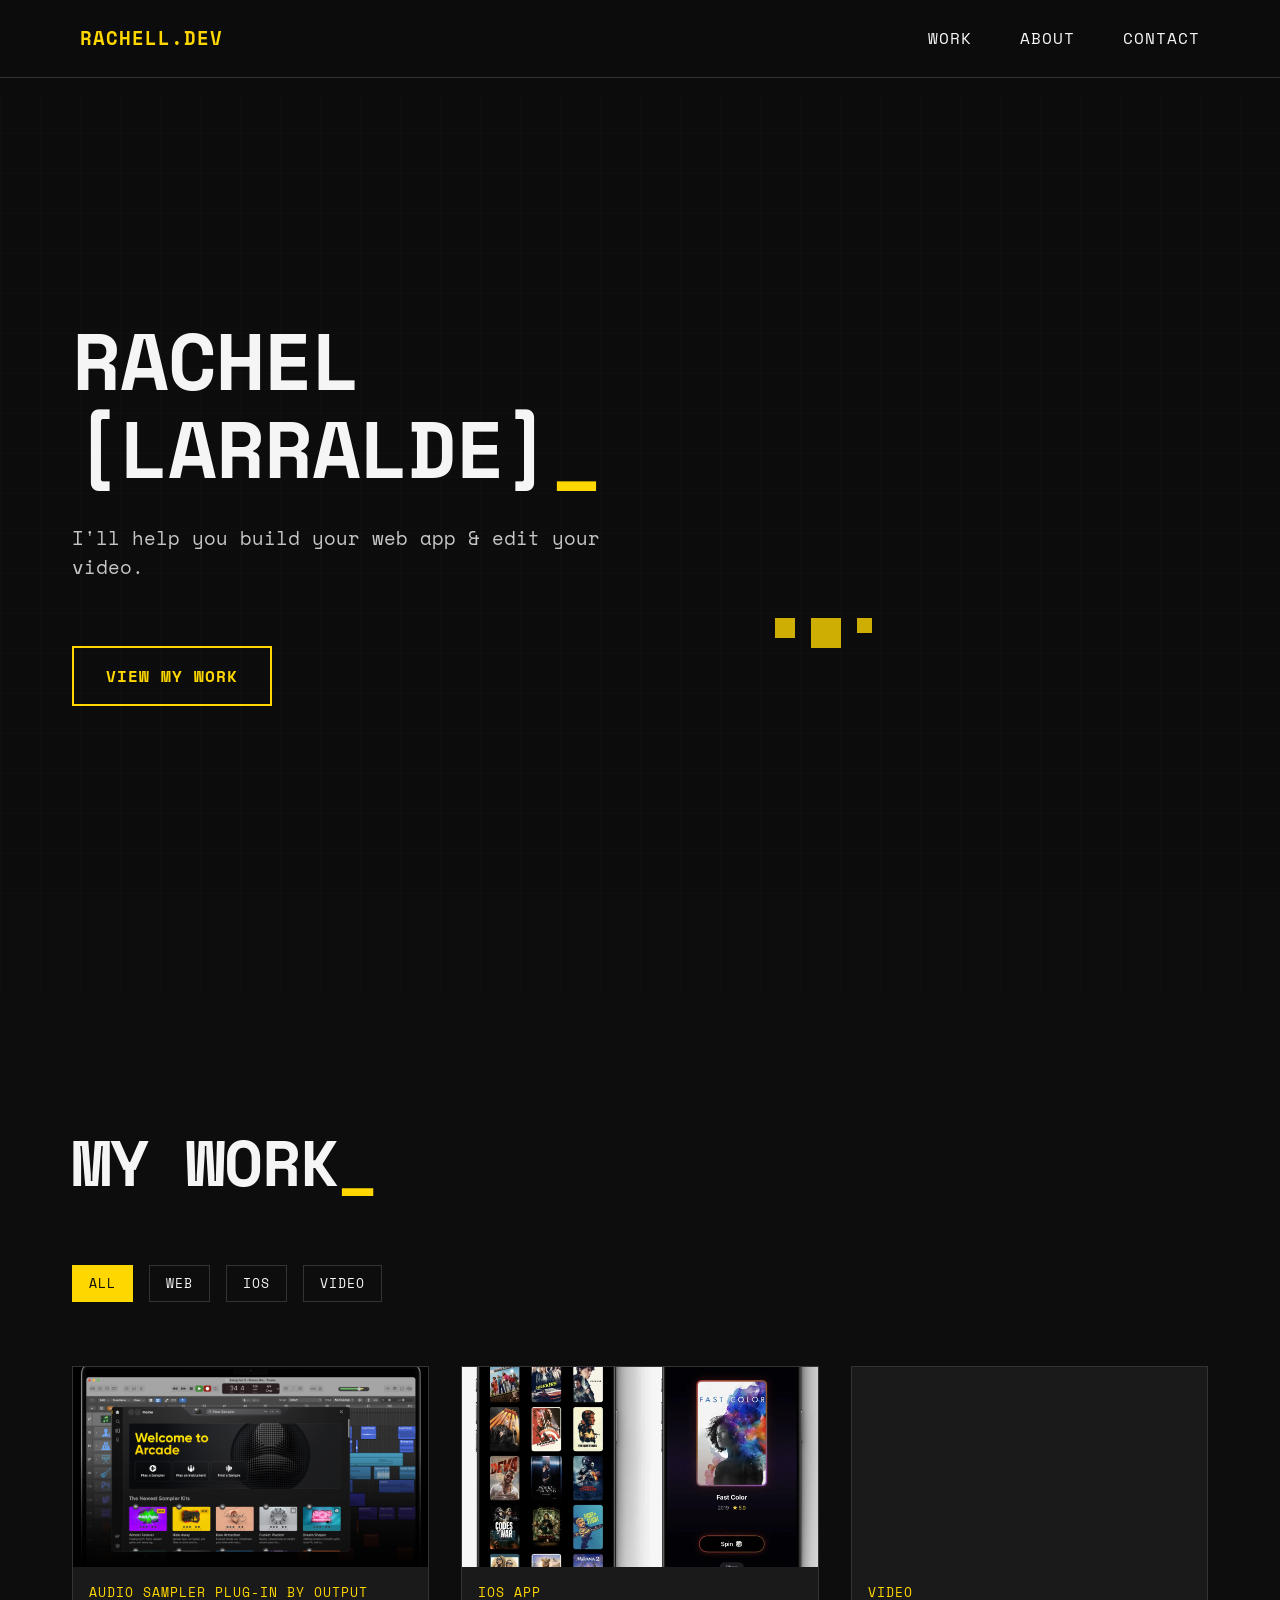
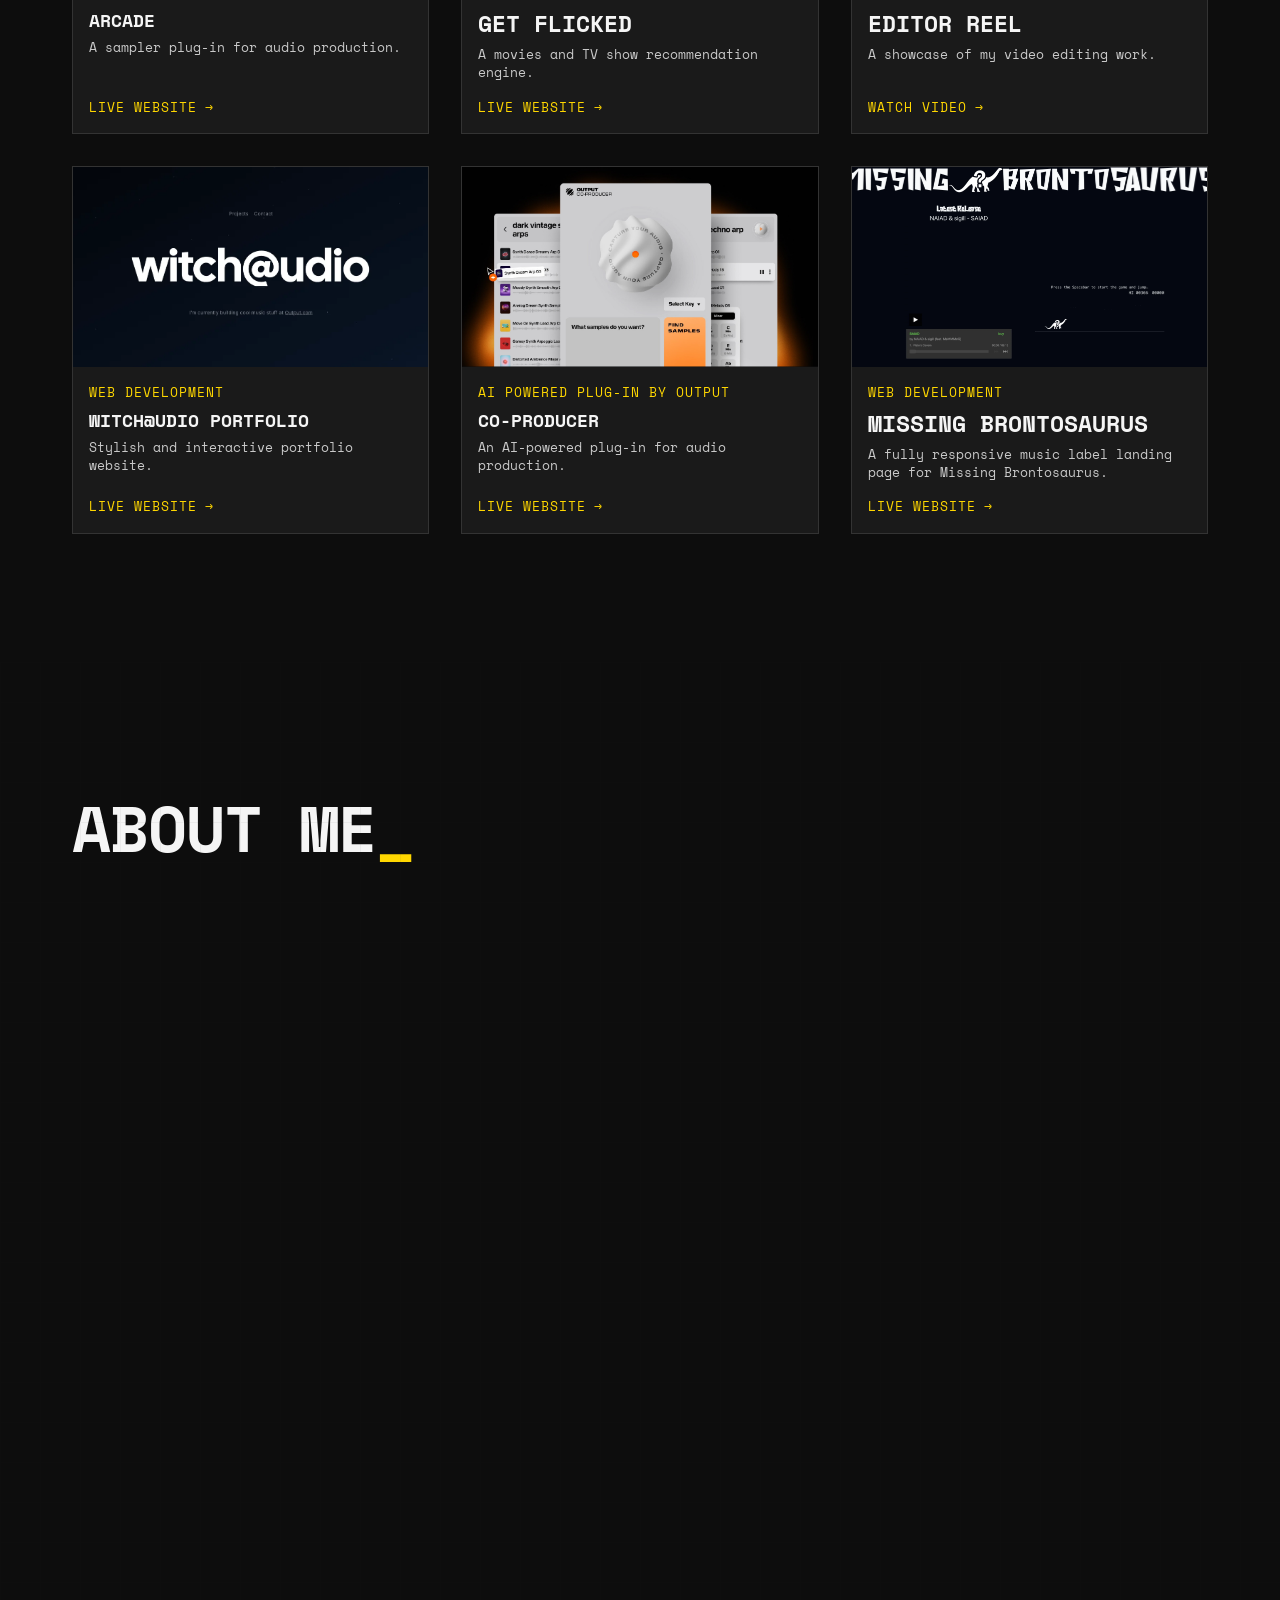
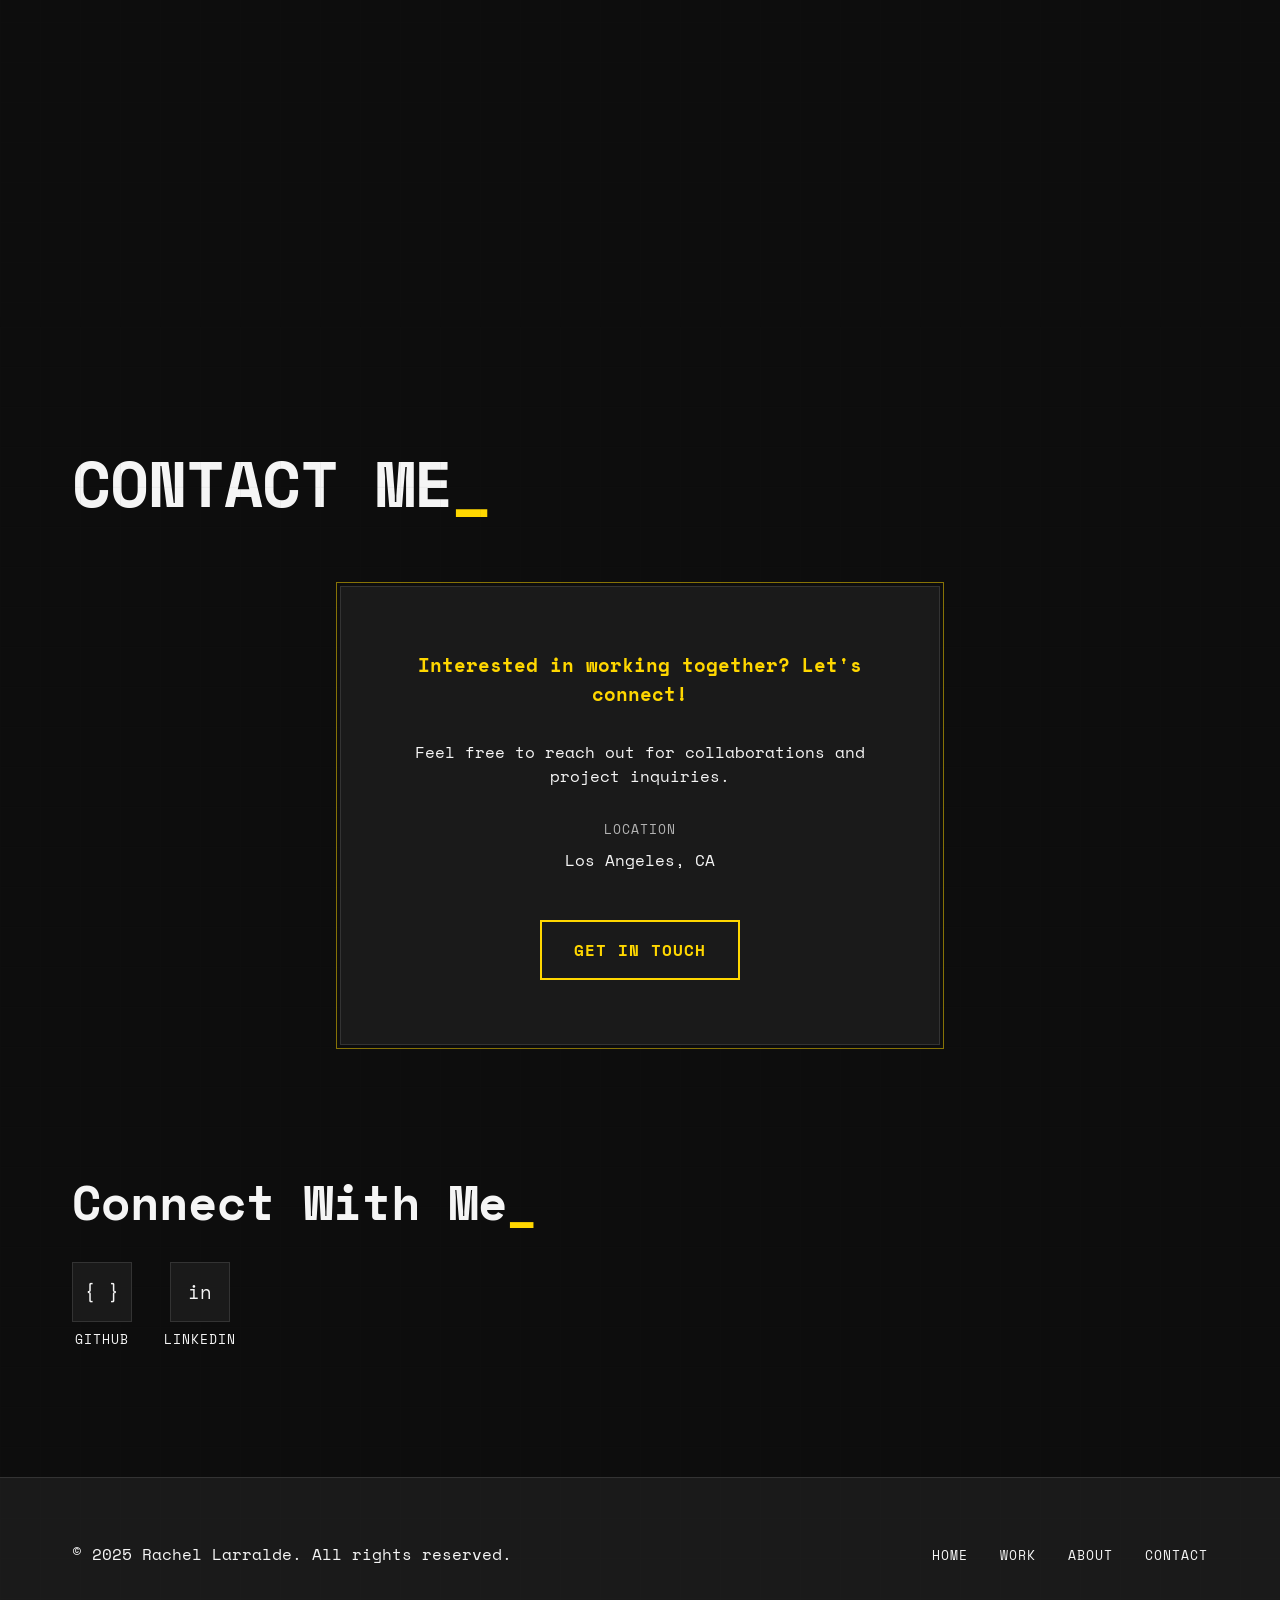
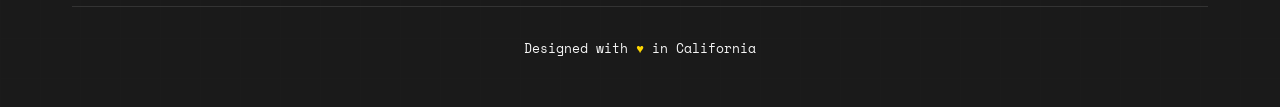
==== index.html @ ccc40b01 "update video info" ====
<!DOCTYPE html>
<html lang="en">
  <head>
    <meta charset="UTF-8" />
    <meta name="viewport" content="width=device-width, initial-scale=1.0" />
    <meta
      name="description"
      content="Rachel Larralde's portfolio website showcasing web development and iOS app development projects"
    />
    <meta name="author" content="Rachel Larralde" />
    <link
      rel="icon"
      href="data:image/svg+xml,<svg xmlns=%22http://www.w3.org/2000/svg%22 viewBox=%220 0 100 100%22><text y=%22.9em%22 font-size=%2290%22>💻</text></svg>"
    />
    <title>Rachel Larralde</title>
    <!-- Google Fonts - Space Mono (Regular 400 and Bold 700) -->
    <link rel="preconnect" href="https://fonts.googleapis.com" />
    <link rel="preconnect" href="https://fonts.gstatic.com" crossorigin />
    <link
      href="https://fonts.googleapis.com/css2?family=Space+Mono:wght@400;700&display=swap"
      rel="stylesheet"
    />
    <link rel="stylesheet" href="css/styles.css" />
    <link rel="stylesheet" href="css/animations-fix.css" />
    <link rel="stylesheet" href="css/browser-compatibility.css" />
    <!-- Favicon will be added later -->
  </head>
  <body>
    <header class="site-header">
      <div class="container">
        <div class="header-content">
          <div class="logo">
            <a href="#" class="logo-link">
              <span class="logo-text"
                >RachelL<span class="text-accent">.DEV</span></span
              >
            </a>
          </div>
          <nav class="main-nav">
            <ul class="nav-list">
              <li class="nav-item">
                <a href="#work" class="nav-link">Work</a>
              </li>
              <li class="nav-item">
                <a href="#about" class="nav-link">About</a>
              </li>
              <li class="nav-item">
                <a href="#contact" class="nav-link">Contact</a>
              </li>
            </ul>
            <button
              class="mobile-menu-toggle"
              aria-label="Toggle navigation menu"
            >
              <span class="hamburger-line"></span>
              <span class="hamburger-line"></span>
              <span class="hamburger-line"></span>
            </button>
          </nav>
        </div>
      </div>
    </header>

    <main>
      <section id="hero" class="hero-section">
        <div class="container">
          <div class="hero-content">
            <h1 class="hero-title">
              <span class="hero-title-line">Rachel</span>
              <span class="hero-title-line"
                >[Larralde]<span class="text-accent">_</span></span
              >
            </h1>
            <p class="hero-tagline">
              I'll help you build your web app & edit your video.
            </p>
            <div class="hero-cta">
              <a href="#work" class="btn btn-primary">View My Work</a>
            </div>
            <div class="hero-decoration">
              <div class="pixel-element"></div>
              <div class="pixel-element"></div>
              <div class="pixel-element"></div>
            </div>
          </div>
        </div>
      </section>

      <section id="work" class="work-section">
        <div class="container">
          <h2 class="section-title">
            My Work<span class="text-accent">_</span>
          </h2>
          <div class="work-filters">
            <button class="filter-btn active" data-filter="all">All</button>
            <button class="filter-btn" data-filter="Web Development">
              Web
            </button>
            <button class="filter-btn" data-filter="iOS App">iOS</button>
            <button class="filter-btn" data-filter="Video">Video</button>
          </div>
          <div id="projects-grid" class="projects-grid">
            <!-- Project cards will be dynamically inserted here -->
          </div>
        </div>
      </section>

      <section id="about" class="about-section">
        <div class="container">
          <h2 class="section-title">
            About Me<span class="text-accent">_</span>
          </h2>
          <div class="about-content">
            <div class="about-text">
              <p class="about-intro">
                I'm a developer & video editor specializing in creating web and
                iOS experiences.
              </p>
              <p>
                With over 7 years of experience in both web and mobile
                development, I focus on building clean, efficient applications.
              </p>
              <p>
                I have 10+ years of experience in video editing, working on
                projects in the journalism and film industry. When I'm not
                coding or editing, you can find me making music, reading, and
                spending time with my family.
              </p>
            </div>
            <div class="about-image">
              <div class="profile-image-container">
                <!-- Profile image -->

                <img
                  src="assets/headshot1.jpeg"
                  data-src="assets/headshot1.jpeg"
                  alt="Rachel Larralde"
                  width="300"
                  height="300"
                />
              </div>
            </div>
          </div>

          <div class="skills-section">
            <h3 class="skills-title">
              Skills & Technologies<span class="text-accent">_</span>
            </h3>
            <div class="skills-container">
              <div class="skill-category">
                <h4 class="skill-category-title">Frontend</h4>
                <ul class="skills-list">
                  <li class="skill-tag">HTML5</li>
                  <li class="skill-tag">CSS3</li>
                  <li class="skill-tag">JavaScript</li>
                  <li class="skill-tag">React</li>
                  <li class="skill-tag">Vue.js</li>
                  <li class="skill-tag">Responsive Design</li>
                  <li class="skill-tag">Next.JS</li>
                </ul>
              </div>

              <div class="skill-category">
                <h4 class="skill-category-title">Mobile</h4>
                <ul class="skills-list">
                  <li class="skill-tag">Swift</li>
                  <li class="skill-tag">SwiftUI</li>
                  <li class="skill-tag">UIKit</li>
                  <li class="skill-tag">React Native</li>
                </ul>
              </div>

              <div class="skill-category">
                <h4 class="skill-category-title">Backend</h4>
                <ul class="skills-list">
                  <li class="skill-tag">Node.js</li>
                  <li class="skill-tag">Express</li>
                  <li class="skill-tag">MongoDB</li>
                  <li class="skill-tag">Firebase</li>
                  <li class="skill-tag">RESTful APIs</li>
                  <li class="skill-tag">GraphQL</li>
                </ul>
              </div>

              <div class="skill-category">
                <h4 class="skill-category-title">Tools</h4>
                <ul class="skills-list">
                  <li class="skill-tag">Git</li>
                  <li class="skill-tag">Figma</li>
                  <li class="skill-tag">AI Tools</li>
                  <li class="skill-tag">Xcode</li>
                  <li class="skill-tag">Premiere Pro</li>
                  <li class="skill-tag">Final Cut Pro</li>
                  <li class="skill-tag">Davinci Resolve</li>
                  <li class="skill-tag">Avid</li>
                  <li class="skill-tag">Logic Pro</li>
                  <li class="skill-tag">Ableton Live</li>
                </ul>
              </div>
            </div>
          </div>
        </div>
      </section>

      <section id="contact" class="contact-section">
        <div class="container">
          <h2 class="section-title">
            Contact Me<span class="text-accent">_</span>
          </h2>
          <div class="contact-content">
            <div class="contact-card-container">
              <div class="contact-card">
                <div class="contact-card-content">
                  <p class="contact-intro">
                    Interested in working together? Let's connect!
                  </p>
                  <p class="contact-description">
                    Feel free to reach out for collaborations and project
                    inquiries.
                  </p>

                  <div class="contact-details">
                    <div class="contact-item">
                      <span class="contact-label">Location</span>
                      <span class="contact-value">Los Angeles, CA</span>
                    </div>
                  </div>

                  <a
                    href="mailto:rachellarralde@gmail.com"
                    class="btn btn-primary contact-btn"
                  >
                    Get In Touch
                  </a>
                </div>
              </div>
            </div>
          </div>

          <div class="social-links">
            <h3 class="social-title">
              Connect With Me<span class="text-accent">_</span>
            </h3>
            <div class="social-icons">
              <a
                href="https://github.com/rachellarralde"
                target="_blank"
                rel="noopener noreferrer"
                class="social-icon"
                aria-label="GitHub"
              >
                <span class="icon-github">{ }</span>
                <span class="social-name">GitHub</span>
              </a>
              <a
                href="https://www.linkedin.com/in/rachellarralde/"
                target="_blank"
                rel="noopener noreferrer"
                class="social-icon"
                aria-label="LinkedIn"
              >
                <span class="icon-linkedin">in</span>
                <span class="social-name">LinkedIn</span>
              </a>
            </div>
          </div>
        </div>
      </section>
    </main>

    <footer class="site-footer">
      <div class="container">
        <div class="footer-content">
          <div class="footer-info">
            <p class="copyright">
              &copy; 2025 Rachel Larralde. All rights reserved.
            </p>
          </div>
          <div class="footer-links">
            <ul class="footer-nav">
              <li class="footer-nav-item">
                <a href="#" class="footer-nav-link">Home</a>
              </li>
              <li class="footer-nav-item">
                <a href="#work" class="footer-nav-link">Work</a>
              </li>
              <li class="footer-nav-item">
                <a href="#about" class="footer-nav-link">About</a>
              </li>
              <li class="footer-nav-item">
                <a href="#contact" class="footer-nav-link">Contact</a>
              </li>
            </ul>
          </div>
        </div>
        <div class="footer-bottom">
          <p class="small-text">
            Designed with <span class="text-accent">&#9829;</span> in California
          </p>
        </div>
      </div>
    </footer>

    <script src="js/main.js" type="module"></script>
  </body>
</html>
---- css/styles.css ----
/* 
 * Retro Portfolio - Main Stylesheet
 * A retro-styled portfolio website with dark theme and monospace typography
 */

/* ---------- CSS Reset / Normalize ---------- */
*,
*::before,
*::after {
  box-sizing: border-box;
  margin: 0;
  padding: 0;
}

html {
  font-size: 16px;
  scroll-behavior: smooth;
}

body {
  line-height: 1.5;
  -webkit-font-smoothing: antialiased;
  -moz-osx-font-smoothing: grayscale;
  text-rendering: optimizeLegibility;
}

img,
picture,
video,
canvas,
svg {
  display: block;
  max-width: 100%;
}

input,
button,
textarea,
select {
  font: inherit;
}

p,
h1,
h2,
h3,
h4,
h5,
h6 {
  overflow-wrap: break-word;
}

a {
  text-decoration: none;
  color: inherit;
}

ul,
ol {
  list-style: none;
}

/* ---------- CSS Variables ---------- */
:root {
  /* Color Palette */
  --color-bg-primary: #0d0d0d; /* Near black background */
  --color-bg-secondary: #1a1a1a; /* Dark gray background */
  --color-text-primary: #f5f5f5; /* Off-white text */
  --color-accent: #ffd700; /* Gold accent */
  --color-subtle-1: #333333; /* Dark gray accent */
  --color-subtle-2: #444444; /* Medium dark gray accent */

  /* Typography */
  --font-primary: "Space Mono", "Roboto Mono", "Source Code Pro", "Courier New",
    monospace;

  /* Font Sizes */
  --fs-xl: 4rem; /* Extra large headings */
  --fs-lg: 3rem; /* Large headings */
  --fs-md: 2.5rem; /* Medium headings */
  --fs-sm: 1.2rem; /* Small headings / large body */
  --fs-xs: 1rem; /* Body text */
  --fs-xxs: 0.8rem; /* Small text */

  /* Spacing */
  --space-xs: 0.5rem;
  --space-sm: 1rem;
  --space-md: 2rem;
  --space-lg: 4rem;
  --space-xl: 8rem;

  /* Other */
  --border-radius: 4px;
  --transition-speed: 0.3s;
  --container-width: 1200px;
}

/* ---------- Base Styles ---------- */
body {
  background-color: var(--color-bg-primary);
  color: var(--color-text-primary);
  font-family: var(--font-primary);
  min-height: 100vh;
  display: flex;
  flex-direction: column;
}

main {
  flex: 1;
}

/* Typography Styles */
h1,
h2,
h3,
h4,
h5,
h6 {
  font-weight: 700;
  line-height: 1.2;
  margin-bottom: var(--space-md);
}

h1 {
  font-size: var(--fs-xl);
}

h2 {
  font-size: var(--fs-lg);
}

h3 {
  font-size: var(--fs-md);
}

h4 {
  font-size: var(--fs-sm);
}

p {
  font-size: var(--fs-xs);
  margin-bottom: var(--space-sm);
  line-height: 1.5;
}

.small-text {
  font-size: var(--fs-xxs);
}

a {
  color: var(--color-accent);
  transition: all var(--transition-speed) ease;
}

a:hover {
  opacity: 0.8;
}

.container {
  width: 100%;
  max-width: var(--container-width);
  margin: 0 auto;
  padding: 0 var(--space-md);
}

section {
  padding: var(--space-lg) 0;
}

/* Utility classes */
.text-accent {
  color: var(--color-accent);
}

.visually-hidden {
  position: absolute;
  width: 1px;
  height: 1px;
  padding: 0;
  margin: -1px;
  overflow: hidden;
  clip: rect(0, 0, 0, 0);
  white-space: nowrap;
  border-width: 0;
}

/* ---------- Responsive Styles ---------- */
/* Mobile styles are default */

/* Tablet styles */
@media screen and (min-width: 768px) {
  :root {
    --fs-xl: 4.5rem;
    --fs-lg: 3.5rem;
    --fs-md: 2.75rem;
  }
}

/* Desktop styles */
@media screen and (min-width: 1024px) {
  :root {
    --fs-xl: 5rem;
    --fs-lg: 4rem;
    --fs-md: 3rem;
  }
}
/* Font 
loading */
html:not(.fonts-loaded) {
  /* Styles while fonts are loading */
  visibility: visible;
}

html.fonts-loaded {
  /* Styles after fonts have loaded */
  visibility: visible;
}

/* Add a subtle retro scan line effect to the background */
body::before {
  content: "";
  position: fixed;
  top: 0;
  left: 0;
  width: 100%;
  height: 100%;
  background: linear-gradient(
    to bottom,
    rgba(18, 16, 16, 0) 50%,
    rgba(0, 0, 0, 0.25) 50%
  );
  background-size: 100% 4px;
  z-index: -1;
  pointer-events: none;
  opacity: 0.15;
} /* 
---------- Header Styles ---------- */
.site-header {
  position: fixed;
  top: 0;
  left: 0;
  width: 100%;
  background-color: rgba(
    13,
    13,
    13,
    0.95
  ); /* Slightly transparent version of var(--color-bg-primary) */
  z-index: 100;
  padding: var(--space-sm) 0;
  border-bottom: 1px solid var(--color-subtle-1);
  backdrop-filter: blur(5px);
  -webkit-backdrop-filter: blur(5px);
}

.header-content {
  display: flex;
  justify-content: space-between;
  align-items: center;
}

/* Logo Styles */
.logo {
  display: flex;
  align-items: center;
}

.logo-link {
  display: block;
  padding: var(--space-xs);
  transition: transform var(--transition-speed) ease;
}

.logo-link:hover {
  transform: scale(1.05);
  opacity: 1; /* Override the default link hover opacity */
}

.logo-text {
  font-size: var(--fs-sm);
  font-weight: 700;
  letter-spacing: 1px;
  text-transform: uppercase;
  position: relative;
}

/* Add a subtle glow effect to the logo text */
.logo-text::after {
  content: "";
  position: absolute;
  top: 0;
  left: 0;
  width: 100%;
  height: 100%;
  box-shadow: 0 0 8px 2px rgba(255, 215, 0, 0.2); /* Subtle gold glow */
  opacity: 0;
  transition: opacity var(--transition-speed) ease;
  pointer-events: none;
}

.logo-link:hover .logo-text::after {
  opacity: 1;
}

/* Mobile menu toggle button (will be styled but hidden on desktop) */
.mobile-menu-toggle {
  display: none; /* Hidden on desktop, will be shown on mobile */
  background: none;
  border: none;
  cursor: pointer;
  padding: var(--space-xs);
}

.hamburger-line {
  display: block;
  width: 25px;
  height: 2px;
  background-color: var(--color-text-primary);
  margin: 5px 0;
  transition: all var(--transition-speed) ease;
}

/* Add some spacing to the top of the main content to account for the fixed header */
main {
  padding-top: calc(var(--space-lg) + var(--space-md));
} /* ---------
- Navigation Styles ---------- */
.main-nav {
  display: flex;
  align-items: center;
}

.nav-list {
  display: flex;
  gap: var(--space-md);
}

.nav-item {
  position: relative;
}

.nav-link {
  display: block;
  padding: var(--space-xs);
  color: var(--color-text-primary);
  font-size: var(--fs-xs);
  text-transform: uppercase;
  letter-spacing: 1px;
  position: relative;
  transition: color var(--transition-speed) ease;
}

/* Underline effect for nav links */
.nav-link::after {
  content: "";
  position: absolute;
  bottom: 0;
  left: 0;
  width: 0;
  height: 2px;
  background-color: var(--color-accent);
  transition: width var(--transition-speed) ease;
}

.nav-link:hover {
  color: var(--color-accent);
  opacity: 1; /* Override the default link hover opacity */
}

.nav-link:hover::after,
.nav-link.active::after {
  width: 100%;
}

/* Active state for navigation */
.nav-link.active {
  color: var(--color-accent);
}

/* Add a subtle pixel effect to the active link */
.nav-link.active::before {
  content: ">";
  position: absolute;
  left: -15px;
  color: var(--color-accent);
  opacity: 0.8;
}
/*
  ----------
  Responsive
  Navigation
  ----------
  */
@media screen and (max-width: 767px) {
  /* Show the mobile menu toggle button */
  .mobile-menu-toggle {
    display: flex;
    flex-direction: column;
    justify-content: center;
    align-items: center;
    z-index: 110;
  }

  /* Hide the regular nav list */
  .nav-list {
    position: fixed;
    top: 0;
    right: -100%;
    width: 100%;
    height: 100vh;
    background-color: var(--color-bg-primary);
    display: flex;
    flex-direction: column;
    justify-content: center;
    align-items: center;
    gap: var(--space-lg);
    transition: right var(--transition-speed) ease;
    z-index: 100;
  }

  /* When menu is open */
  .nav-list.open {
    right: 0;
  }

  /* Style the nav items for mobile */
  .nav-item {
    opacity: 0;
    transform: translateY(20px);
    transition: opacity 0.3s ease, transform 0.3s ease;
    transition-delay: 0.1s;
  }

  .nav-list.open .nav-item {
    opacity: 1;
    transform: translateY(0);
  }

  /* Delay each nav item to create a staggered animation */
  .nav-list.open .nav-item:nth-child(1) {
    transition-delay: 0.1s;
  }

  .nav-list.open .nav-item:nth-child(2) {
    transition-delay: 0.2s;
  }

  .nav-list.open .nav-item:nth-child(3) {
    transition-delay: 0.3s;
  }

  /* Make the nav links bigger on mobile */
  .nav-link {
    font-size: var(--fs-md);
    padding: var(--space-sm);
  }

  /* Hamburger menu animation */
  .mobile-menu-toggle.open .hamburger-line:nth-child(1) {
    transform: translateY(7px) rotate(45deg);
  }

  .mobile-menu-toggle.open .hamburger-line:nth-child(2) {
    opacity: 0;
  }

  .mobile-menu-toggle.open .hamburger-line:nth-child(3) {
    transform: translateY(-7px) rotate(-45deg);
  }

  /* Prevent scrolling when menu is open */
  body.menu-open {
    overflow: hidden;
  }
}

/* ---------- Hero Section Styles ---------- */
.hero-section {
  min-height: 100vh;
  display: flex;
  align-items: center;
  position: relative;
  overflow: hidden;
}

.hero-content {
  position: relative;
  z-index: 2;
  max-width: 800px;
}

.hero-title {
  font-size: var(--fs-xl);
  line-height: 1.1;
  margin-bottom: var(--space-md);
  text-transform: uppercase;
  letter-spacing: -1px;
}

.hero-title-line {
  display: block;
  position: relative;
}

/* Blinking cursor effect */
.hero-title-line:last-child .text-accent {
  animation: blink 1s step-end infinite;
}

@keyframes blink {
  0%,
  100% {
    opacity: 1;
  }
  50% {
    opacity: 0;
  }
}

.hero-tagline {
  font-size: var(--fs-sm);
  margin-bottom: var(--space-lg);
  max-width: 600px;
  color: rgba(245, 245, 245, 0.8); /* Slightly transparent white */
}

.hero-cta {
  margin-bottom: var(--space-lg);
}

/* Button styles */
.btn {
  display: inline-block;
  padding: var(--space-sm) var(--space-md);
  font-size: var(--fs-xs);
  font-weight: 700;
  text-transform: uppercase;
  letter-spacing: 1px;
  border: 2px solid var(--color-accent);
  background-color: transparent;
  color: var(--color-accent);
  cursor: pointer;
  transition: all var(--transition-speed) ease;
  position: relative;
  overflow: hidden;
}

.btn::before {
  content: "";
  position: absolute;
  top: 0;
  left: -100%;
  width: 100%;
  height: 100%;
  background-color: var(--color-accent);
  transition: all var(--transition-speed) ease;
  z-index: -1;
}

.btn:hover {
  color: var(--color-bg-primary);
}

.btn:hover::before {
  left: 0;
}

/* Decorative pixel elements */
.hero-decoration {
  position: absolute;
  bottom: var(--space-lg);
  right: 0;
  display: flex;
  gap: var(--space-sm);
}

.pixel-element {
  width: 20px;
  height: 20px;
  background-color: var(--color-accent);
  opacity: 0.8;
  transform: translateY(100px);
  animation: float 4s ease-in-out infinite;
}

.pixel-element:nth-child(2) {
  width: 30px;
  height: 30px;
  animation-delay: 0.5s;
}

.pixel-element:nth-child(3) {
  width: 15px;
  height: 15px;
  animation-delay: 1s;
}

@keyframes float {
  0%,
  100% {
    transform: translateY(0);
  }
  50% {
    transform: translateY(-20px);
  }
}

/* Add a subtle grid background to the hero section */
.hero-section::before {
  content: "";
  position: absolute;
  top: 0;
  left: 0;
  width: 100%;
  height: 100%;
  background-image: linear-gradient(
      to right,
      var(--color-subtle-1) 1px,
      transparent 1px
    ),
    linear-gradient(to bottom, var(--color-subtle-1) 1px, transparent 1px);
  background-size: 40px 40px;
  opacity: 0.1;
  z-index: 1;
}

/* Responsive styles for hero section */
@media screen and (max-width: 767px) {
  .hero-title {
    font-size: calc(var(--fs-xl) * 0.7);
  }

  .hero-tagline {
    font-size: var(--fs-xs);
  }

  .hero-decoration {
    display: none; /* Hide decorative elements on mobile for simplicity */
  }
}

/* Animation for hero content on page load */
.hero-title-line {
  opacity: 0;
  transform: translateY(20px);
  animation: fadeInUp 0.8s forwards;
}

.hero-title-line:nth-child(2) {
  animation-delay: 0.2s;
}

.hero-tagline {
  opacity: 0;
  transform: translateY(20px);
  animation: fadeInUp 0.8s 0.4s forwards;
}

.hero-cta {
  opacity: 0;
  transform: translateY(20px);
  animation: fadeInUp 0.8s 0.6s forwards;
}

@keyframes fadeInUp {
  to {
    opacity: 1;
    transform: translateY(0);
  }
}
/* ----
------ Work/Projects Section Styles ---------- */
.work-section {
  padding: var(--space-xl) 0;
  background-color: var(--color-bg-primary);
}

.section-title {
  font-size: var(--fs-lg);
  margin-bottom: var(--space-lg);
  text-transform: uppercase;
  letter-spacing: -1px;
  position: relative;
}

/* Add a subtle line after section titles */
.section-title::after {
  content: "";
  position: absolute;
  bottom: -10px;
  left: 0;
  width: 60px;
  height: 4px;
  background-color: var(--color-accent);
}

/* Project filters */
.work-filters {
  display: flex;
  gap: var(--space-sm);
  margin-bottom: var(--space-lg);
  flex-wrap: wrap;
}

.filter-btn {
  background: none;
  border: 1px solid var(--color-subtle-1);
  color: var(--color-text-primary);
  padding: var(--space-xs) var(--space-sm);
  cursor: pointer;
  font-size: var(--fs-xxs);
  text-transform: uppercase;
  letter-spacing: 1px;
  transition: all var(--transition-speed) ease;
}

.filter-btn:hover,
.filter-btn.active {
  background-color: var(--color-accent);
  border-color: var(--color-accent);
  color: var(--color-bg-primary);
}

/* Projects grid */
.projects-grid {
  display: grid;
  grid-template-columns: 1fr;
  gap: var(--space-md);
}

/* Video project styles */
.project-video-container {
  position: relative;
  overflow: hidden;
  padding-top: 56.25%; /* 16:9 aspect ratio */
}

.project-video {
  position: absolute;
  top: 0;
  left: 0;
  width: 100%;
  height: 100%;
}

.project-video iframe {
  width: 100%;
  height: 100%;
  border: none;
}

/* Responsive grid adjustments */
@media screen and (min-width: 768px) {
  .projects-grid {
    grid-template-columns: repeat(2, 1fr);
  }
}

@media screen and (min-width: 1024px) {
  .projects-grid {
    grid-template-columns: repeat(3, 1fr);
  }
}

/* Animation for project cards */
@keyframes fadeIn {
  from {
    opacity: 0;
    transform: translateY(20px);
  }
  to {
    opacity: 1;
    transform: translateY(0);
  }
} /* -
--------- Project Card Styles ---------- */
.project-card {
  background-color: var(--color-bg-secondary);
  border: 1px solid var(--color-subtle-1);
  overflow: hidden;
  transition: transform var(--transition-speed) ease,
    box-shadow var(--transition-speed) ease;
  position: relative;
  animation: fadeIn 0.8s forwards;
  animation-delay: calc(var(--animation-order, 0) * 0.1s);
  opacity: 0;
  height: 100%;
  display: flex;
  flex-direction: column;
}

.project-card:hover {
  transform: translateY(-5px);
  box-shadow: 0 10px 20px rgba(0, 0, 0, 0.3);
}

/* Add a subtle retro scan line effect to project cards */
.project-card::before {
  content: "";
  position: absolute;
  top: 0;
  left: 0;
  width: 100%;
  height: 100%;
  background: linear-gradient(
    to bottom,
    rgba(18, 16, 16, 0) 50%,
    rgba(0, 0, 0, 0.25) 50%
  );
  background-size: 100% 4px;
  z-index: 1;
  pointer-events: none;
  opacity: 0;
  transition: opacity var(--transition-speed) ease;
}

.project-card:hover::before {
  opacity: 0.15;
}

.project-image {
  width: 100%;
  height: 0;
  padding-bottom: 56%; /* Aspect ratio for images - more compact */
  position: relative;
  overflow: hidden;
}

.project-image img {
  position: absolute;
  top: 0;
  left: 0;
  width: 100%;
  height: 100%;
  object-fit: cover;
  transition: transform var(--transition-speed) ease;
}

.project-card:hover .project-image img {
  transform: scale(1.05);
}

.project-content {
  padding: var(--space-sm);
  display: flex;
  flex-direction: column;
  flex-grow: 1;
}

.project-category {
  font-size: var(--fs-xxs);
  text-transform: uppercase;
  letter-spacing: 1px;
  color: var(--color-accent);
  margin-bottom: var(--space-xs);
}

.project-title {
  font-size: calc(var(--fs-xs) * 1.1);
  margin-bottom: var(--space-xs);
  line-height: 1.2;
}

.project-description {
  font-size: var(--fs-xxs);
  margin-bottom: var(--space-sm);
  color: rgba(245, 245, 245, 0.8); /* Slightly transparent white */
  flex-grow: 1;
  line-height: 1.4;
  max-height: 4.2em; /* Limit to ~3 lines of text */
  overflow: hidden;
}

.project-link {
  display: inline-flex;
  align-items: center;
  font-size: var(--fs-xxs);
  text-transform: uppercase;
  letter-spacing: 1px;
  color: var(--color-accent);
  transition: all var(--transition-speed) ease;
  align-self: flex-start;
  position: relative;
}

.arrow-icon {
  margin-left: var(--space-xs);
  transition: transform var(--transition-speed) ease;
}

.project-link:hover {
  opacity: 1;
}

.project-link:hover .arrow-icon {
  transform: translateX(5px);
}

/* Add a subtle underline effect to project links */
.project-link::after {
  content: "";
  position: absolute;
  bottom: -2px;
  left: 0;
  width: 0;
  height: 1px;
  background-color: var(--color-accent);
  transition: width var(--transition-speed) ease;
}

.project-link:hover::after {
  width: 100%;
}

/* Featured project styling */
.project-card.featured .project-title {
  font-size: calc(var(--fs-sm) * 1.2);
}

/* Add animation delay for staggered appearance */
.projects-grid .project-card:nth-child(1) {
  --animation-order: 1;
}

.projects-grid .project-card:nth-child(2) {
  --animation-order: 2;
}

.projects-grid .project-card:nth-child(3) {
  --animation-order: 3;
}

.projects-grid .project-card:nth-child(4) {
  --animation-order: 4;
}

.projects-grid .project-card:nth-child(5) {
  --animation-order: 5;
}

.projects-grid .project-card:nth-child(6) {
  --animation-order: 6;
}
/* ---------- About Section Styles ---------- */
.about-section {
  padding: var(--space-xl) 0;
  background-color: var(--color-bg-primary);
  position: relative;
}

/* Add a subtle grid background to the about section */
.about-section::before {
  content: "";
  position: absolute;
  top: 0;
  left: 0;
  width: 100%;
  height: 100%;
  background-image: linear-gradient(
      to right,
      var(--color-subtle-1) 1px,
      transparent 1px
    ),
    linear-gradient(to bottom, var(--color-subtle-1) 1px, transparent 1px);
  background-size: 40px 40px;
  opacity: 0.05;
  z-index: 1;
}

.about-content {
  display: flex;
  flex-direction: column;
  gap: var(--space-lg);
  position: relative;
  z-index: 2;
  margin-bottom: var(--space-lg);
}

/* About text styles */
.about-text {
  flex: 2;
}

.about-intro {
  font-size: var(--fs-sm);
  margin-bottom: var(--space-md);
  color: var(--color-accent);
  font-weight: 700;
}

/* About image styles */
.about-image {
  flex: 1;
  display: flex;
  justify-content: center;
  align-items: flex-start;
}

.profile-image-container {
  width: 100%;
  max-width: 300px;
  position: relative;
  margin: 0 auto;
  border: 2px solid var(--color-subtle-1);
  background-color: var(--color-bg-secondary);
}

/* Direct image styling */

.profile-image-container img {
  width: 100%;
  height: auto;
  object-fit: cover;
  display: block;
}

/* Profile image styles */
.profile-image-text {
  text-align: center;
}

/* Add a retro frame effect to the profile image */
.profile-image-container::before {
  content: "";
  position: absolute;
  top: -5px;
  left: -5px;
  right: -5px;
  bottom: -5px;
  border: 1px solid var(--color-accent);
  z-index: -1;
}

.profile-image-container::after {
  content: "";
  position: absolute;
  top: -10px;
  left: -10px;
  width: 20px;
  height: 20px;
  background-color: var(--color-accent);
  opacity: 0.8;
}

/* Skills section styles */
.skills-section {
  margin-top: var(--space-xl);
  position: relative;
  z-index: 2;
}

.skills-title {
  font-size: var(--fs-md);
  margin-bottom: var(--space-md);
  position: relative;
}

.skills-container {
  display: grid;
  grid-template-columns: 1fr;
  gap: var(--space-md);
}

.skill-category {
  background-color: var(--color-bg-secondary);
  border: 1px solid var(--color-subtle-1);
  padding: var(--space-md);
  transition: transform var(--transition-speed) ease,
    box-shadow var(--transition-speed) ease;
}

.skill-category:hover {
  transform: translateY(-5px);
  box-shadow: 0 10px 20px rgba(0, 0, 0, 0.3);
}

.skill-category-title {
  font-size: var(--fs-sm);
  margin-bottom: var(--space-sm);
  color: var(--color-accent);
  position: relative;
  display: inline-block;
}

/* Add a pixel dot before category titles */
.skill-category-title::before {
  content: "■";
  position: absolute;
  left: -20px;
  color: var(--color-accent);
  font-size: 0.8em;
}

.skills-list {
  display: flex;
  flex-wrap: wrap;
  gap: var(--space-xs);
}

.skill-tag {
  background-color: var(--color-subtle-1);
  color: var(--color-text-primary);
  padding: var(--space-xs) var(--space-sm);
  font-size: var(--fs-xxs);
  border-radius: 2px;
  transition: background-color var(--transition-speed) ease;
}

.skill-tag:hover {
  background-color: var(--color-accent);
  color: var(--color-bg-primary);
}

/* Animation for about section elements */
.about-section .section-title,
.about-intro,
.about-text p,
.skills-title,
.skill-category {
  opacity: 0;
  transform: translateY(20px);
}

/* These animations will be triggered by JavaScript on scroll */
.about-section.animate .section-title {
  animation: fadeInUp 0.8s forwards;
}

.about-section.animate .about-intro {
  animation: fadeInUp 0.8s 0.2s forwards;
}

.about-section.animate .about-text p:nth-child(2) {
  animation: fadeInUp 0.8s 0.3s forwards;
}

.about-section.animate .about-text p:nth-child(3) {
  animation: fadeInUp 0.8s 0.4s forwards;
}

.about-section.animate .about-image {
  animation: fadeInUp 0.8s 0.5s forwards;
}

.about-section.animate .skills-title {
  animation: fadeInUp 0.8s 0.6s forwards;
}

.about-section.animate .skill-category:nth-child(1) {
  animation: fadeInUp 0.8s 0.7s forwards;
}

.about-section.animate .skill-category:nth-child(2) {
  animation: fadeInUp 0.8s 0.8s forwards;
}

.about-section.animate .skill-category:nth-child(3) {
  animation: fadeInUp 0.8s 0.9s forwards;
}

.about-section.animate .skill-category:nth-child(4) {
  animation: fadeInUp 0.8s 1s forwards;
}

/* Responsive styles for about section */
@media screen and (max-width: 767px) {
  .profile-image-container {
    max-width: 200px;
    margin: 0 auto;
  }
  
  .about-image img {
    width: 100%;
    height: auto;
    aspect-ratio: 1/1;
    object-fit: cover;
  }
  
  .about-image picture {
    display: block;
    width: 100%;
  }
}

@media screen and (min-width: 768px) {
  .about-content {
    flex-direction: row;
    align-items: flex-start;
  }
  
  .skills-container {
    grid-template-columns: repeat(2, 1fr);
  }
}

@media screen and (min-width: 1024px) {
  .skills-container {
    grid-template-columns: repeat(4, 1fr);
  }
}/* --
-------- Contact Section Styles ---------- */
.contact-section {
  padding: var(--space-xl) 0;
  background-color: var(--color-bg-primary);
  position: relative;
}

/* Add a subtle grid background to the contact section */
.contact-section::before {
  content: "";
  position: absolute;
  top: 0;
  left: 0;
  width: 100%;
  height: 100%;
  background-image: linear-gradient(
      to right,
      var(--color-subtle-1) 1px,
      transparent 1px
    ),
    linear-gradient(to bottom, var(--color-subtle-1) 1px, transparent 1px);
  background-size: 40px 40px;
  opacity: 0.05;
  z-index: 1;
}

.contact-content {
  display: flex;
  justify-content: center;
  align-items: center;
  position: relative;
  z-index: 2;
  margin-bottom: var(--space-lg);
}

/* Contact card container */
.contact-card-container {
  width: 100%;
  max-width: 600px;
  margin: 0 auto;
}

/* Contact card styles */
.contact-card {
  background-color: var(--color-bg-secondary);
  border: 1px solid var(--color-subtle-1);
  padding: var(--space-lg);
  position: relative;
  text-align: center;
}

.contact-card::before {
  content: "";
  position: absolute;
  top: -5px;
  left: -5px;
  right: -5px;
  bottom: -5px;
  border: 1px solid var(--color-accent);
  z-index: -1;
  opacity: 0.5;
}

.contact-card-content {
  display: flex;
  flex-direction: column;
  gap: var(--space-md);
  align-items: center;
}

.contact-intro {
  font-size: var(--fs-sm);
  color: var(--color-accent);
  font-weight: 700;
  margin: 0;
}

.contact-description {
  font-size: var(--fs-xs);
  color: var(--color-text-primary);
  margin: 0;
}

.contact-details {
  display: flex;
  flex-direction: column;
  gap: var(--space-sm);
  width: 100%;
}

.contact-item {
  display: flex;
  flex-direction: column;
  align-items: center;
  text-align: center;
}

.contact-label {
  font-size: var(--fs-xxs);
  text-transform: uppercase;
  letter-spacing: 1px;
  color: var(--color-text-primary);
  opacity: 0.7;
  margin-bottom: var(--space-xs);
}

.contact-value {
  font-size: var(--fs-xs);
  color: var(--color-text-primary);
}

a.contact-value {
  color: var(--color-accent);
  position: relative;
  display: inline-block;
}

a.contact-value::after {
  content: "";
  position: absolute;
  bottom: -2px;
  left: 0;
  width: 0;
  height: 1px;
  background-color: var(--color-accent);
  transition: width var(--transition-speed) ease;
}

a.contact-value:hover::after {
  width: 100%;
}

/* Contact button styles */
.contact-btn {
  margin-top: var(--space-sm);
  align-self: center;
}

/* Add a retro frame effect to the form container */
.contact-form-container::before {
  content: "";
  position: absolute;
  top: -5px;
  left: -5px;
  right: -5px;
  bottom: -5px;
  border: 1px solid var(--color-accent);
  z-index: -1;
  opacity: 0.5;
}

.contact-form {
  display: flex;
  flex-direction: column;
  gap: var(--space-md);
}

.form-group {
  display: flex;
  flex-direction: column;
  gap: var(--space-xs);
}

.form-label {
  font-size: var(--fs-xxs);
  text-transform: uppercase;
  letter-spacing: 1px;
}

.form-input {
  background-color: var(--color-bg-primary);
  border: 1px solid var(--color-subtle-1);
  color: var(--color-text-primary);
  padding: var(--space-sm);
  font-family: var(--font-primary);
  transition: border-color var(--transition-speed) ease;
}

.form-input:focus {
  outline: none;
  border-color: var(--color-accent);
  box-shadow: 0 0 0 1px var(--color-accent);
}

.form-textarea {
  resize: vertical;
  min-height: 120px;
}

.form-submit {
  align-self: flex-start;
  margin-top: var(--space-xs);
}

.error-message {
  color: #ff6b6b;
  font-size: var(--fs-xxs);
  height: 20px;
  display: none;
}

.form-input.error {
  border-color: #ff6b6b;
}

.form-success {
  display: none;
  background-color: rgba(46, 213, 115, 0.1);
  border: 1px solid rgba(46, 213, 115, 0.5);
  padding: var(--space-md);
  text-align: center;
  margin-top: var(--space-md);
}

/* Social links styles */
.social-links {
  margin-top: var(--space-xl);
  position: relative;
  z-index: 2;
}

.social-title {
  font-size: var(--fs-md);
  margin-bottom: var(--space-md);
  position: relative;
}

.social-icons {
  display: flex;
  flex-wrap: wrap;
  gap: var(--space-md);
}

.social-icon {
  display: flex;
  flex-direction: column;
  align-items: center;
  color: var(--color-text-primary);
  transition: transform var(--transition-speed) ease,
    color var(--transition-speed) ease;
  text-align: center;
}

.social-icon span[class^="icon-"] {
  display: flex;
  justify-content: center;
  align-items: center;
  width: 60px;
  height: 60px;
  background-color: var(--color-bg-secondary);
  border: 1px solid var(--color-subtle-1);
  margin-bottom: var(--space-xs);
  font-size: var(--fs-sm);
  transition: all var(--transition-speed) ease;
}

.social-icon:hover {
  color: var(--color-accent);
  transform: translateY(-5px);
  opacity: 1;
}

.social-icon:hover span[class^="icon-"] {
  border-color: var(--color-accent);
  box-shadow: 0 0 10px rgba(255, 215, 0, 0.3);
}

.social-name {
  font-size: var(--fs-xxs);
  text-transform: uppercase;
  letter-spacing: 1px;
}

/* Animation for contact section elements */
.contact-section .section-title,
.contact-intro,
.contact-info p,
.contact-details,
.contact-form-container,
.social-title,
.social-icon {
  opacity: 0;
  transform: translateY(20px);
}

/* These animations will be triggered by JavaScript on scroll */
.contact-section.animate .section-title {
  animation: fadeInUp 0.8s forwards;
}

.contact-section.animate .contact-intro {
  animation: fadeInUp 0.8s 0.2s forwards;
}

.contact-section.animate .contact-info p:nth-child(2) {
  animation: fadeInUp 0.8s 0.3s forwards;
}

.contact-section.animate .contact-details {
  animation: fadeInUp 0.8s 0.4s forwards;
}

.contact-section.animate .contact-form-container {
  animation: fadeInUp 0.8s 0.5s forwards;
}

.contact-section.animate .social-title {
  animation: fadeInUp 0.8s 0.6s forwards;
}

.contact-section.animate .social-icon:nth-child(1) {
  animation: fadeInUp 0.8s 0.7s forwards;
}

.contact-section.animate .social-icon:nth-child(2) {
  animation: fadeInUp 0.8s 0.8s forwards;
}

.contact-section.animate .social-icon:nth-child(3) {
  animation: fadeInUp 0.8s 0.9s forwards;
}

.contact-section.animate .social-icon:nth-child(4) {
  animation: fadeInUp 0.8s 1s forwards;
}

/* Responsive styles for contact section */
@media screen and (min-width: 768px) {
  .contact-content {
    flex-direction: row;
    align-items: flex-start;
  }
  
  .social-icons {
    justify-content: flex-start;
  }
}

@media screen and (max-width: 767px) {
  .social-icons {
    justify-content: center;
  }
  
  .social-icon span[class^="icon-"] {
    width: 50px;
    height: 50px;
    font-size: var(--fs-xs);
  }
}/* -------
--- Footer Styles ---------- */
.site-footer {
  background-color: var(--color-bg-secondary);
  border-top: 1px solid var(--color-subtle-1);
  padding: var(--space-lg) 0 var(--space-md);
  position: relative;
}

/* Add a subtle grid background to the footer */
.site-footer::before {
  content: "";
  position: absolute;
  top: 0;
  left: 0;
  width: 100%;
  height: 100%;
  background-image: linear-gradient(
      to right,
      var(--color-subtle-1) 1px,
      transparent 1px
    ),
    linear-gradient(to bottom, var(--color-subtle-1) 1px, transparent 1px);
  background-size: 40px 40px;
  opacity: 0.05;
  z-index: 1;
}

.footer-content {
  display: flex;
  flex-direction: column;
  gap: var(--space-md);
  position: relative;
  z-index: 2;
  margin-bottom: var(--space-md);
}

.footer-info {
  flex: 1;
}

.copyright {
  font-size: var(--fs-xs);
  margin-bottom: var(--space-xs);
}

.footer-tagline {
  font-size: var(--fs-xxs);
  color: var(--color-text-primary);
  opacity: 0.7;
}

.footer-links {
  flex: 1;
}

.footer-nav {
  display: flex;
  flex-wrap: wrap;
  gap: var(--space-md);
}

.footer-nav-item {
  position: relative;
}

.footer-nav-link {
  font-size: var(--fs-xxs);
  text-transform: uppercase;
  letter-spacing: 1px;
  color: var(--color-text-primary);
  transition: color var(--transition-speed) ease;
  position: relative;
}

.footer-nav-link::after {
  content: "";
  position: absolute;
  bottom: -2px;
  left: 0;
  width: 0;
  height: 1px;
  background-color: var(--color-accent);
  transition: width var(--transition-speed) ease;
}

.footer-nav-link:hover {
  color: var(--color-accent);
}

.footer-nav-link:hover::after {
  width: 100%;
}

.footer-bottom {
  text-align: center;
  padding-top: var(--space-md);
  border-top: 1px solid var(--color-subtle-1);
  position: relative;
  z-index: 2;
}

/* Responsive styles for footer */
@media screen and (min-width: 768px) {
  .footer-content {
    flex-direction: row;
    justify-content: space-between;
    align-items: flex-start;
  }
  
  .footer-nav {
    justify-content: flex-end;
  }
}
/* ----
------ Animation Styles ---------- */

/* Page load animation base styles */
.fade-in {
  opacity: 0;
  transform: translateY(20px);
  animation-name: fadeInUp;
  animation-duration: 0.8s;
  animation-fill-mode: forwards;
}

/* Scroll animation base styles */
.animate-in {
  animation-name: fadeInUp;
  animation-duration: 0.8s;
  animation-fill-mode: forwards;
}

/* Fix for site header - ensure it's visible */
.site-header {
  transform: none !important;
  opacity: 1 !important;
  animation: none !important;
}

/* Hide elements before animation */
.work-section:not(.animate-in) .section-title,
.work-section:not(.animate-in) .work-filters,
.about-section:not(.animate-in) .section-title,
.about-section:not(.animate-in) .about-content,
.about-section:not(.animate-in) .skills-section,
.contact-section:not(.animate-in) .section-title,
.contact-section:not(.animate-in) .contact-content,
.contact-section:not(.animate-in) .social-links,
.site-footer:not(.animate-in) .footer-content {
  opacity: 0;
  transform: translateY(20px);
}

/* Staggered animations for child elements */
.animate-in .section-title {
  animation: fadeInUp 0.8s forwards;
}

.animate-in .work-filters {
  animation: fadeInUp 0.8s 0.1s forwards;
}

.animate-in .about-content {
  animation: fadeInUp 0.8s 0.2s forwards;
}

.animate-in .skills-section {
  animation: fadeInUp 0.8s 0.3s forwards;
}

.animate-in .contact-content {
  animation: fadeInUp 0.8s 0.2s forwards;
}

.animate-in .social-links {
  animation: fadeInUp 0.8s 0.3s forwards;
}

.animate-in .footer-content {
  animation: fadeInUp 0.8s 0.1s forwards;
}

/* Project card staggered animations */
.animate-in .project-card:nth-child(1) {
  animation: fadeInUp 0.8s 0.1s forwards;
}

.animate-in .project-card:nth-child(2) {
  animation: fadeInUp 0.8s 0.2s forwards;
}

.animate-in .project-card:nth-child(3) {
  animation: fadeInUp 0.8s 0.3s forwards;
}

.animate-in .project-card:nth-child(4) {
  animation: fadeInUp 0.8s 0.4s forwards;
}

.animate-in .project-card:nth-child(5) {
  animation: fadeInUp 0.8s 0.5s forwards;
}

.animate-in .project-card:nth-child(6) {
  animation: fadeInUp 0.8s 0.6s forwards;
}

/* Page load transition */
body:not(.page-loaded) {
  opacity: 0;
}

body.page-loaded {
  opacity: 1;
  transition: opacity 0.5s ease;
}

/* Additional animation for the header */
.site-header {
  transform: translateY(-100%);
  animation: slideDown 0.8s forwards;
}

@keyframes slideDown {
  to {
    transform: translateY(0);
  }
}

/* Subtle animation for the logo */
.page-loaded .logo {
  animation: pulse 2s infinite alternate;
}

@keyframes pulse {
  from {
    transform: scale(1);
  }
  to {
    transform: scale(1.05);
  }
}/*
 ---------- Scroll-Triggered Animation Styles ---------- */

/* Scroll progress indicator */
.scroll-progress {
  position: fixed;
  top: 0;
  left: 0;
  height: 3px;
  background-color: var(--color-accent);
  width: 0%;
  z-index: 1000;
  transition: width 0.1s ease;
}

/* Parallax effect for section backgrounds */
section {
  --scroll-offset: 0px;
}

section::before {
  transform: translateY(var(--scroll-offset));
  transition: transform 0.1s ease-out;
}

/* Reveal animations for skill categories */
.skill-category {
  opacity: 0;
  transform: translateY(30px);
  transition: opacity 0.6s ease, transform 0.6s ease;
}

.animate-in .skill-category {
  opacity: 1;
  transform: translateY(0);
}

.animate-in .skill-category:nth-child(1) {
  transition-delay: 0.1s;
}

.animate-in .skill-category:nth-child(2) {
  transition-delay: 0.2s;
}

.animate-in .skill-category:nth-child(3) {
  transition-delay: 0.3s;
}

.animate-in .skill-category:nth-child(4) {
  transition-delay: 0.4s;
}

/* Reveal animations for social icons */
.social-icon {
  opacity: 0;
  transform: translateY(20px);
  transition: opacity 0.5s ease, transform 0.5s ease;
}

.animate-in .social-icon {
  opacity: 1;
  transform: translateY(0);
}

.animate-in .social-icon:nth-child(1) {
  transition-delay: 0.1s;
}

.animate-in .social-icon:nth-child(2) {
  transition-delay: 0.2s;
}

.animate-in .social-icon:nth-child(3) {
  transition-delay: 0.3s;
}

.animate-in .social-icon:nth-child(4) {
  transition-delay: 0.4s;
}

/* Reveal effect for section titles */
.section-title {
  position: relative;
  overflow: hidden;
}

.section-title::before {
  content: "";
  position: absolute;
  left: 0;
  top: 0;
  width: 100%;
  height: 100%;
  background-color: var(--color-bg-primary);
  transform: translateX(0);
  z-index: 1;
}

.animate-in .section-title::before {
  animation: revealText 0.8s forwards;
}

@keyframes revealText {
  to {
    transform: translateX(100%);
  }
}

/* Typing effect for hero title on page load */
.hero-title-line {
  overflow: hidden;
  white-space: nowrap;
  display: inline-block;
  position: relative;
  animation: typing 1s steps(30, end);
}

.hero-title-line:nth-child(2) {
  animation-delay: 0.5s;
}

@keyframes typing {
  from { width: 0 }
  to { width: 100% }
}

/* Scroll-triggered scale effect for project images */
.project-card {
  transition: transform 0.5s ease, box-shadow 0.5s ease;
}

.animate-in .project-card:hover {
  transform: translateY(-10px) scale(1.02);
}

/* Scroll-triggered rotation for pixel elements */
.animate-in .pixel-element {
  animation: rotateElement 10s infinite linear;
  animation-play-state: running;
}

@keyframes rotateElement {
  from { transform: rotate(0deg); }
  to { transform: rotate(360deg); }
}

/* Scroll-triggered glow effect for skill tags */
.animate-in .skill-tag:hover {
  box-shadow: 0 0 10px var(--color-accent);
  animation: glowPulse 1.5s infinite alternate;
}

@keyframes glowPulse {
  from { box-shadow: 0 0 5px var(--color-accent); }
  to { box-shadow: 0 0 15px var(--color-accent); }
}

/* Performance optimizations for animations */
@media (prefers-reduced-motion: reduce) {
  * {
    animation-duration: 0.01ms !important;
    animation-iteration-count: 1 !important;
    transition-duration: 0.01ms !important;
    scroll-behavior: auto !important;
  }
  
  .animate-in, .fade-in {
    opacity: 1 !important;
    transform: none !important;
  }
}

/* ---------- Lazy Loading Styles ---------- */
.lazy {
  opacity: 0;
  transition: opacity 0.3s ease-in-out;
}

.lazy.loaded {
  opacity: 1;
}

/* Blur-up effect for lazy loaded images */
.lazy-blur {
  filter: blur(10px);
  transition: filter 0.3s ease-in-out;
}

.lazy-blur.loaded {
  filter: blur(0);
}

/* Placeholder styles */
.placeholder {
  background-color: var(--color-bg-secondary);
  position: relative;
  overflow: hidden;
}

.placeholder::before {
  content: "";
  position: absolute;
  top: 0;
  left: -100%;
  width: 100%;
  height: 100%;
  background: linear-gradient(
    to right,
    transparent 0%,
    rgba(255, 255, 255, 0.1) 50%,
    transparent 100%
  );
  animation: placeholder-shine 1.5s infinite;
}

@keyframes placeholder-shine {
  to {
    left: 100%;
  }
}

/* Animation for contact card */
@keyframes fadeInUp {
  from {
    opacity: 0;
    transform: translateY(20px);
  }
  to {
    opacity: 1;
    transform: translateY(0);
  }
}

.contact-section.animate .contact-card {
  animation: fadeInUp 0.8s 0.5s forwards;
  opacity: 0;
  transform: translateY(20px);
}

/* Additional responsive styles for contact section */
@media screen and (max-width: 767px) {
  .contact-card {
    padding: var(--space-md);
  }
  
  .contact-details {
    gap: var(--space-xs);
  }
}
---- css/animations-fix.css ----
/* 
 * Animation fixes for Retro Portfolio
 * This file contains fixes for animation-related issues
 */

/* Fix for site header - ensure it's visible and properly positioned */
.site-header {
  transform: none !important;
  opacity: 1 !important;
  animation: none !important;
}

/* Fix for hero section elements */
.hero-title-line {
  opacity: 1 !important;
  transform: none !important;
  animation: none !important;
  overflow: visible !important;
  white-space: normal !important;
  width: auto !important;
}

.hero-tagline {
  opacity: 1 !important;
  transform: none !important;
  animation: none !important;
}

.hero-cta {
  opacity: 1 !important;
  transform: none !important;
  animation: none !important;
}

/* Fix for nav items */
.nav-item {
  opacity: 1 !important;
  transform: none !important;
}

/* Only apply fade-in animations to non-critical elements */
.fade-in:not(.site-header):not(.hero-title-line):not(.hero-tagline):not(.hero-cta):not(.nav-item) {
  opacity: 0;
  transform: translateY(20px);
  animation-name: fadeInUp;
  animation-duration: 0.8s;
  animation-fill-mode: forwards;
}

/* Restore the blinking cursor animation */
.hero-title-line:last-child .text-accent {
  animation: blink 1s step-end infinite !important;
}

/* Restore pixel element animations */
.pixel-element {
  animation: float 4s ease-in-out infinite !important;
}

.pixel-element:nth-child(2) {
  animation-delay: 0.5s !important;
}

.pixel-element:nth-child(3) {
  animation-delay: 1s !important;
}

/* Modify the typing animation to be less disruptive */
@keyframes typing-modified {
  from { width: 100%; }
  to { width: 100%; }
}

/* Ensure the hero section is visible */
.hero-section {
  opacity: 1 !important;
}

/* Fix for the section title reveal animation */
.section-title::before {
  display: none;
}
---- css/browser-compatibility.css ----
/* 
 * Browser Compatibility CSS
 * Fixes for cross-browser compatibility issues
 */

/* Fix for Safari flexbox gap issues */
.safari-flex-fix {
  /* Add explicit margins to children instead of using gap */
  gap: 0 !important;
}

.safari-flex-fix > * {
  margin: 0.5rem !important;
}

/* Fix for Safari sticky positioning */
.safari-sticky-fix {
  position: fixed !important;
}

/* Internet Explorer fixes */
.is-ie {
  /* Force IE to use standard box model */
  box-sizing: border-box;
}

.is-ie .projects-grid {
  /* IE flexbox fallback for grid */
  display: flex !important;
  flex-wrap: wrap !important;
}

.is-ie .projects-grid .project-card {
  width: 100%;
  margin-bottom: 2rem;
}

@media screen and (min-width: 768px) {
  .is-ie .projects-grid .project-card {
    width: calc(50% - 2rem);
    margin-right: 2rem;
  }
}

@media screen and (min-width: 1024px) {
  .is-ie .projects-grid .project-card {
    width: calc(33.333% - 2rem);
  }
}

/* Fix for Edge Legacy */
.is-edge-legacy .hero-title-line .text-accent {
  /* Fix blinking cursor animation in Edge */
  animation: blink-edge 1s step-end infinite !important;
}

@keyframes blink-edge {
  0%, 100% {
    opacity: 1;
  }
  50% {
    opacity: 0;
  }
}

/* Reduce animations for performance issues or older browsers */
.reduce-animation * {
  transition-duration: 0.1s !important;
  animation-duration: 0.1s !important;
}

.reduce-animation .fade-in,
.reduce-animation .animate-in,
.reduce-animation .animate-hero {
  opacity: 1 !important;
  transform: none !important;
  animation: none !important;
}

/* Fix for browsers that don't support backdrop-filter */
@supports not ((backdrop-filter: blur(5px)) or (-webkit-backdrop-filter: blur(5px))) {
  .site-header {
    background-color: rgba(13, 13, 13, 0.98) !important;
  }
}

/* Fix for browsers that don't support CSS variables */
@supports not (--test: 0) {
  body {
    background-color: #0d0d0d !important;
    color: #f5f5f5 !important;
  }
  
  .text-accent, 
  .project-category,
  .about-intro,
  .contact-intro,
  .skill-category-title,
  a.contact-value,
  .nav-link.active,
  .nav-link:hover {
    color: #ffd700 !important;
  }
  
  .site-header {
    background-color: #0d0d0d !important;
    border-bottom: 1px solid #333333 !important;
  }
  
  .btn {
    border: 2px solid #ffd700 !important;
    color: #ffd700 !important;
  }
  
  .btn:hover {
    background-color: #ffd700 !important;
    color: #0d0d0d !important;
  }
  
  .section-title::after {
    background-color: #ffd700 !important;
  }
}

/* Fix for browsers that don't support IntersectionObserver */
@media screen and (max-width: 767px) {
  .project-card {
    opacity: 1 !important;
    transform: none !important;
    animation: none !important;
  }
}

/* Fix for smooth scrolling in Safari */
@media not all and (min-resolution:.001dpcm) { 
  @supports (-webkit-appearance:none) {
    html {
      scroll-behavior: auto !important;
    }
  }
}

/* Fix for Firefox specific issues */
@-moz-document url-prefix() {
  .pixel-element {
    /* Fix for Firefox animation performance */
    transform: translateZ(0);
  }
}

/* Fix for mobile browsers */
@media (hover: none) {
  /* Remove hover effects on touch devices */
  .project-card:hover,
  .skill-category:hover,
  .social-icon:hover {
    transform: none !important;
  }
  
  /* Make buttons more touch-friendly */
  .btn,
  .filter-btn,
  .nav-link,
  .footer-nav-link {
    padding: 0.75rem !important;
  }
}

/* Fix for high contrast mode */
@media (forced-colors: active) {
  .text-accent {
    color: HighlightText !important;
  }
  
  .btn {
    border: 2px solid ButtonText !important;
    color: ButtonText !important;
  }
  
  .btn:hover {
    background-color: Highlight !important;
    color: HighlightText !important;
  }
}

/* Fix for lazy loading in browsers that don't support it */
.lazy:not(.loaded) {
  opacity: 0;
  transition: opacity 0.3s ease;
}

.lazy.loaded {
  opacity: 1;
}

/* Fix for WebP fallback */
picture.lazy source[type="image/webp"] {
  /* Ensure proper fallback to next source or img */
  display: inline;
}
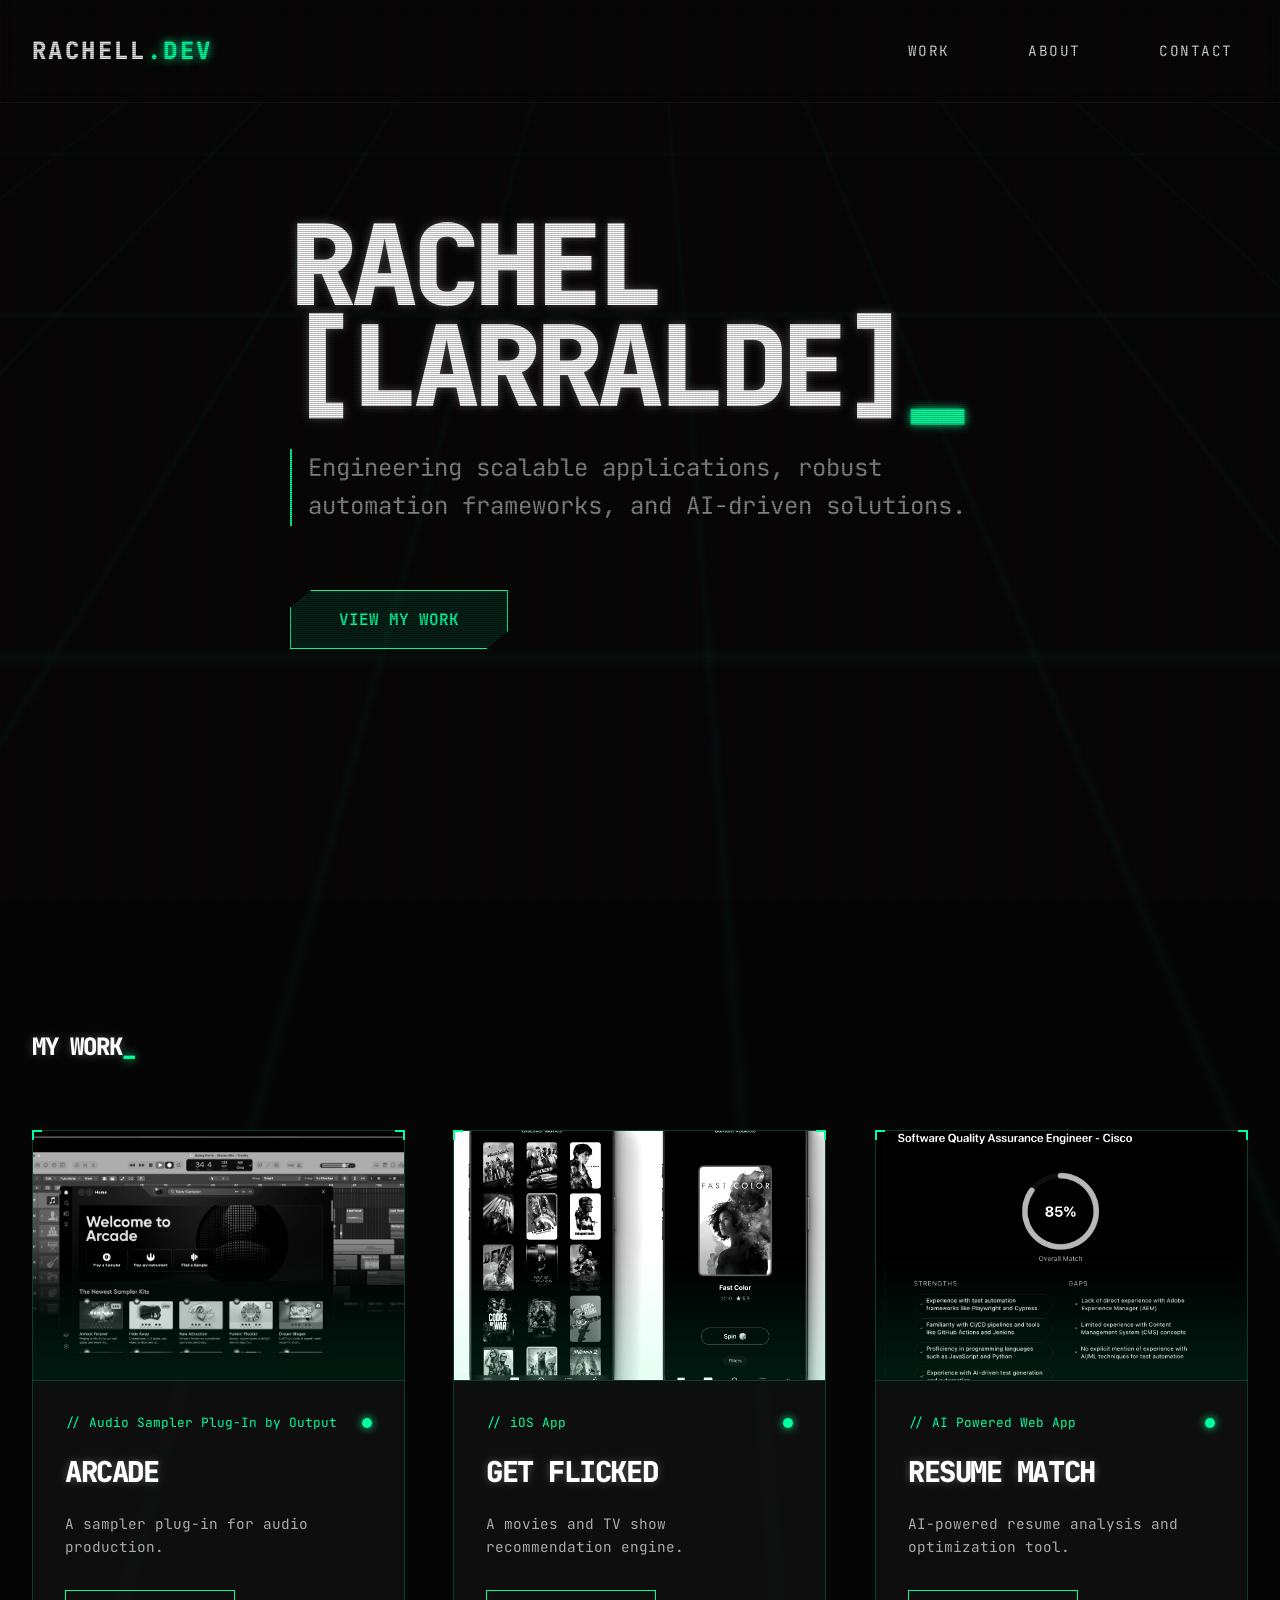
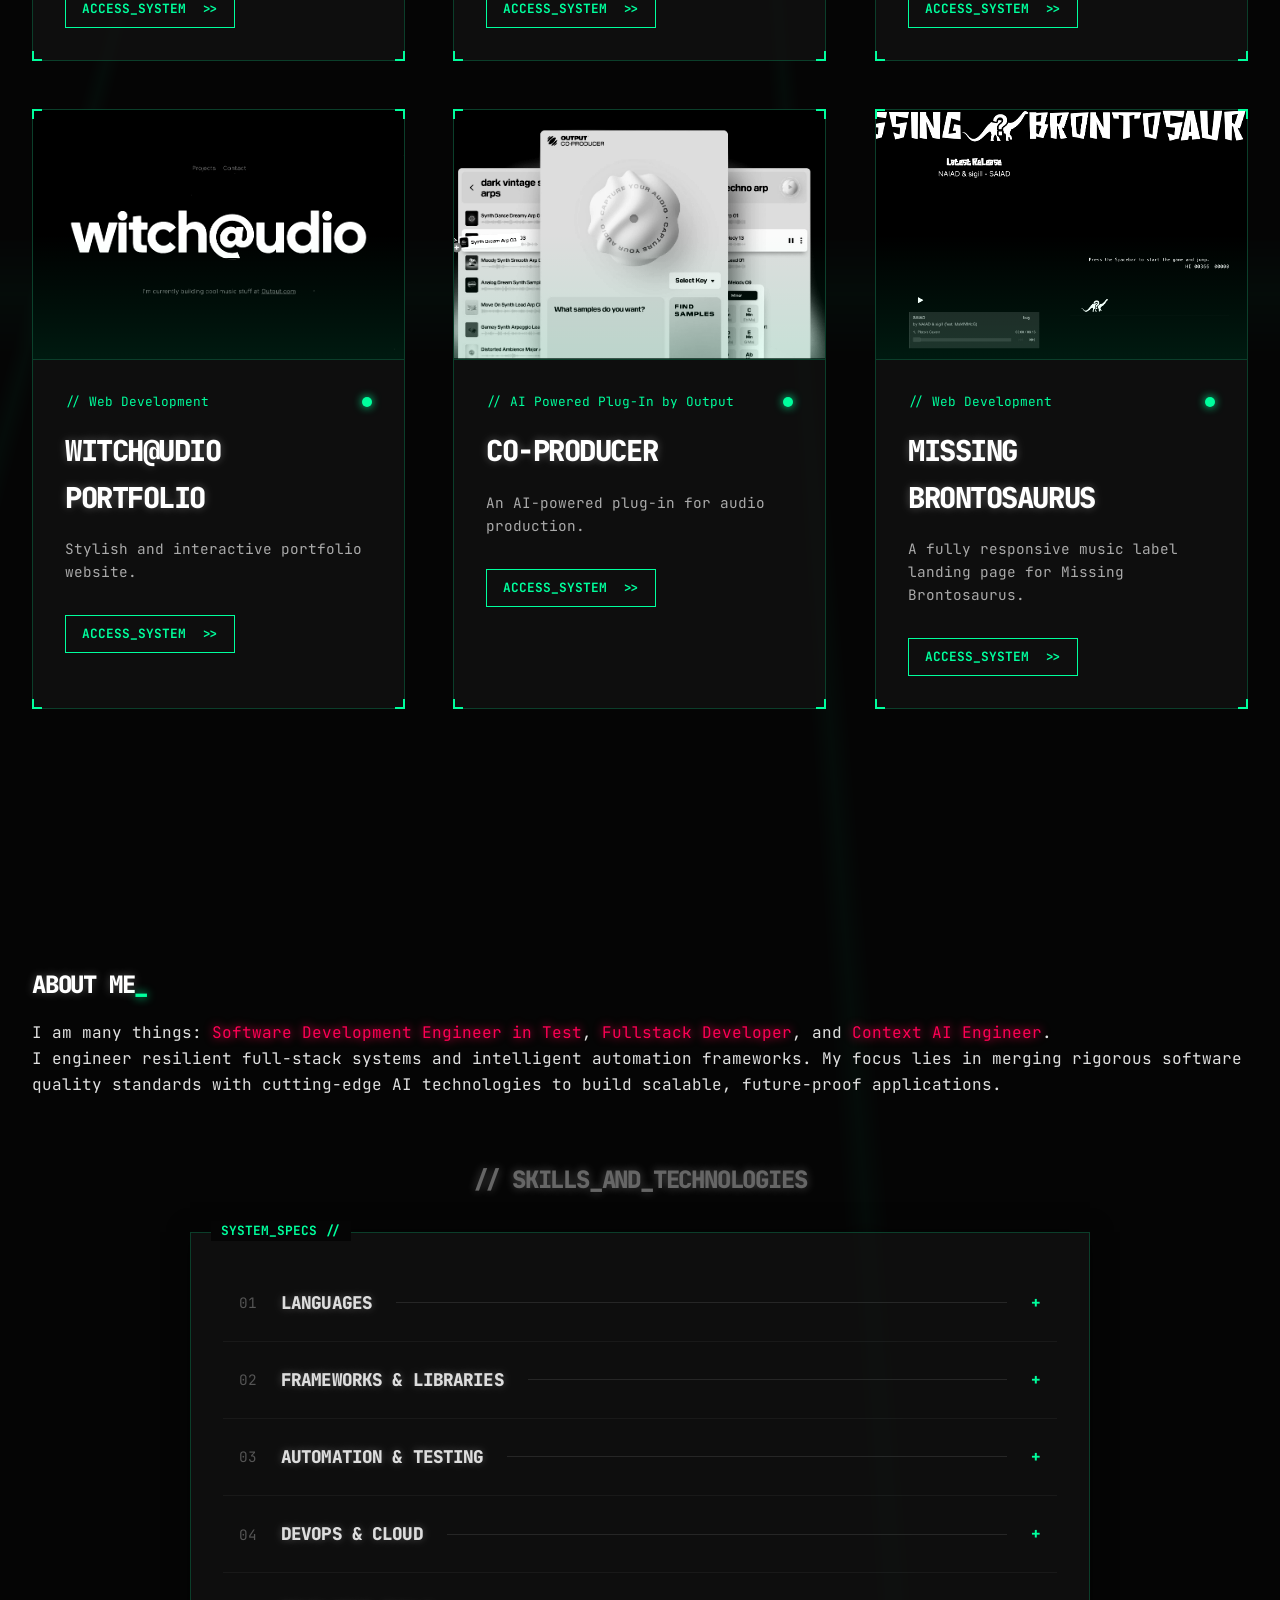
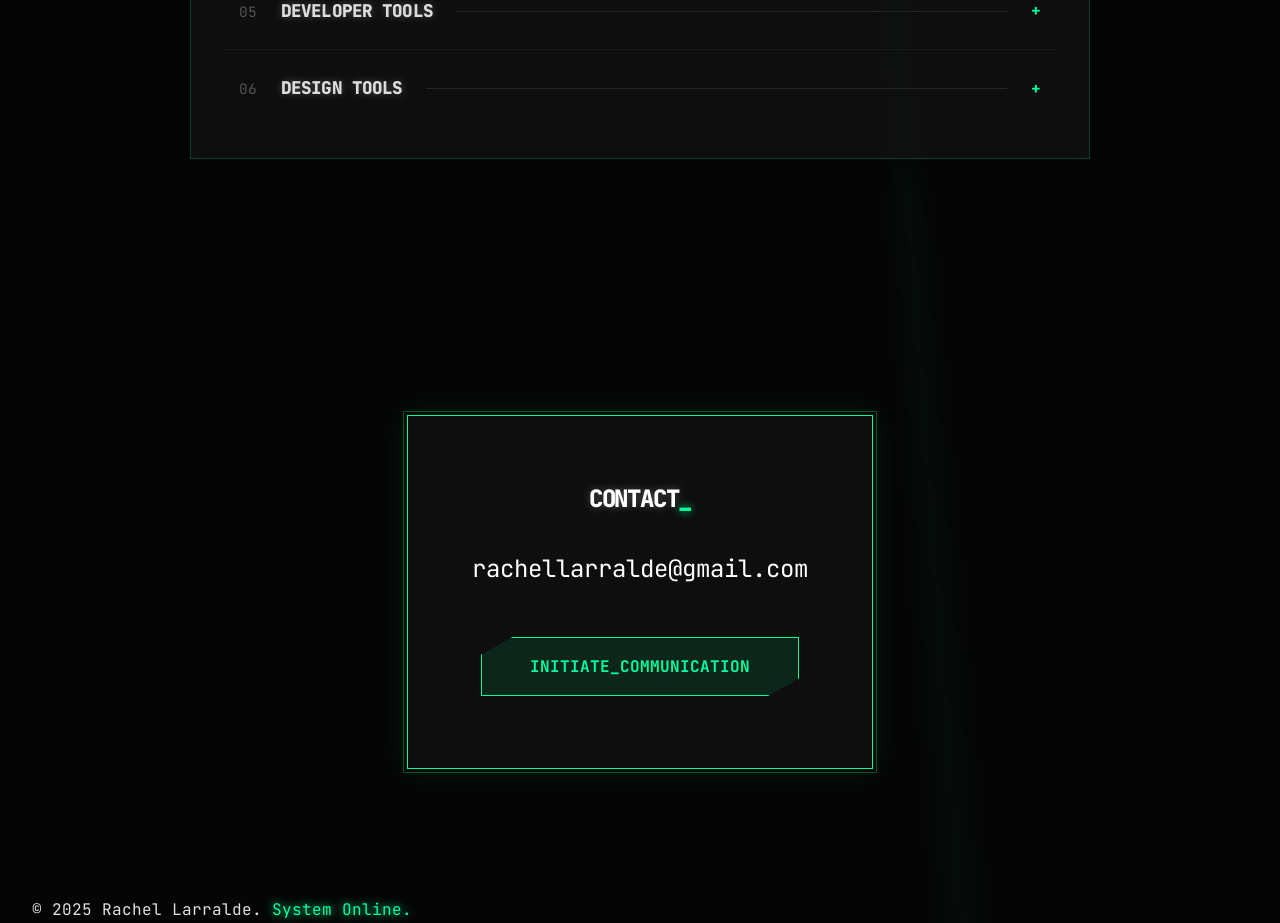
==== commit 5e5560f4: "feat: redesign portfolio with cyberpunk theme, update content and projects" ====
--- a/index.html
+++ b/index.html
@@ -1,306 +1,268 @@
 <!DOCTYPE html>
 <html lang="en">
-  <head>
-    <meta charset="UTF-8" />
-    <meta name="viewport" content="width=device-width, initial-scale=1.0" />
-    <meta
-      name="description"
-      content="Rachel Larralde's portfolio website showcasing web development and iOS app development projects"
-    />
-    <meta name="author" content="Rachel Larralde" />
-    <link
-      rel="icon"
-      href="data:image/svg+xml,<svg xmlns=%22http://www.w3.org/2000/svg%22 viewBox=%220 0 100 100%22><text y=%22.9em%22 font-size=%2290%22>💻</text></svg>"
-    />
-    <title>Rachel Larralde</title>
-    <!-- Google Fonts - Space Mono (Regular 400 and Bold 700) -->
-    <link rel="preconnect" href="https://fonts.googleapis.com" />
-    <link rel="preconnect" href="https://fonts.gstatic.com" crossorigin />
-    <link
-      href="https://fonts.googleapis.com/css2?family=Space+Mono:wght@400;700&display=swap"
-      rel="stylesheet"
-    />
-    <link rel="stylesheet" href="css/styles.css" />
-    <link rel="stylesheet" href="css/animations-fix.css" />
-    <link rel="stylesheet" href="css/browser-compatibility.css" />
-    <!-- Favicon will be added later -->
-  </head>
-  <body>
-    <header class="site-header">
-      <div class="container">
-        <div class="header-content">
-          <div class="logo">
-            <a href="#" class="logo-link">
-              <span class="logo-text"
-                >RachelL<span class="text-accent">.DEV</span></span
-              >
-            </a>
-          </div>
-          <nav class="main-nav">
-            <ul class="nav-list">
-              <li class="nav-item">
-                <a href="#work" class="nav-link">Work</a>
-              </li>
-              <li class="nav-item">
-                <a href="#about" class="nav-link">About</a>
-              </li>
-              <li class="nav-item">
-                <a href="#contact" class="nav-link">Contact</a>
-              </li>
-            </ul>
-            <button
-              class="mobile-menu-toggle"
-              aria-label="Toggle navigation menu"
-            >
-              <span class="hamburger-line"></span>
-              <span class="hamburger-line"></span>
-              <span class="hamburger-line"></span>
-            </button>
-          </nav>
-        </div>
-      </div>
-    </header>
-
-    <main>
-      <section id="hero" class="hero-section">
-        <div class="container">
-          <div class="hero-content">
-            <h1 class="hero-title">
-              <span class="hero-title-line">Rachel</span>
-              <span class="hero-title-line"
-                >[Larralde]<span class="text-accent">_</span></span
-              >
-            </h1>
-            <p class="hero-tagline">
-              I'll help you build your web app & edit your video.
-            </p>
-            <div class="hero-cta">
-              <a href="#work" class="btn btn-primary">View My Work</a>
-            </div>
-            <div class="hero-decoration">
-              <div class="pixel-element"></div>
-              <div class="pixel-element"></div>
-              <div class="pixel-element"></div>
-            </div>
-          </div>
-        </div>
-      </section>
-
-      <section id="work" class="work-section">
-        <div class="container">
-          <h2 class="section-title">
-            My Work<span class="text-accent">_</span>
-          </h2>
-          <div class="work-filters">
-            <button class="filter-btn active" data-filter="all">All</button>
-            <button class="filter-btn" data-filter="Web Development">
-              Web
-            </button>
-            <button class="filter-btn" data-filter="iOS App">iOS</button>
-            <button class="filter-btn" data-filter="Video">Video</button>
-          </div>
-          <div id="projects-grid" class="projects-grid">
-            <!-- Project cards will be dynamically inserted here -->
-          </div>
-        </div>
-      </section>
-
-      <section id="about" class="about-section">
-        <div class="container">
-          <h2 class="section-title">
-            About Me<span class="text-accent">_</span>
-          </h2>
-          <div class="about-content">
-            <div class="about-text">
-              <p class="about-intro">
-                I'm a developer & video editor specializing in creating web and
-                iOS experiences.
-              </p>
-              <p>
-                With over 7 years of experience in both web and mobile
-                development, I focus on building clean, efficient applications.
-              </p>
-              <p>
-                I have 10+ years of experience in video editing, working on
-                projects in the journalism and film industry. When I'm not
-                coding or editing, you can find me making music, reading, and
-                spending time with my family.
-              </p>
-            </div>
-            <div class="about-image">
-              <div class="profile-image-container">
-                <!-- Profile image -->
-
-                <img
-                  src="assets/headshot1.jpeg"
-                  data-src="assets/headshot1.jpeg"
-                  alt="Rachel Larralde"
-                  width="300"
-                  height="300"
-                />
-              </div>
-            </div>
-          </div>
-
-          <div class="skills-section">
-            <h3 class="skills-title">
-              Skills & Technologies<span class="text-accent">_</span>
-            </h3>
-            <div class="skills-container">
-              <div class="skill-category">
-                <h4 class="skill-category-title">Frontend</h4>
-                <ul class="skills-list">
-                  <li class="skill-tag">HTML5</li>
-                  <li class="skill-tag">CSS3</li>
-                  <li class="skill-tag">JavaScript</li>
-                  <li class="skill-tag">React</li>
-                  <li class="skill-tag">Vue.js</li>
-                  <li class="skill-tag">Responsive Design</li>
-                  <li class="skill-tag">Next.JS</li>
-                </ul>
-              </div>
-
-              <div class="skill-category">
-                <h4 class="skill-category-title">Mobile</h4>
-                <ul class="skills-list">
-                  <li class="skill-tag">Swift</li>
-                  <li class="skill-tag">SwiftUI</li>
-                  <li class="skill-tag">UIKit</li>
-                  <li class="skill-tag">React Native</li>
-                </ul>
-              </div>
-
-              <div class="skill-category">
-                <h4 class="skill-category-title">Backend</h4>
-                <ul class="skills-list">
-                  <li class="skill-tag">Node.js</li>
-                  <li class="skill-tag">Express</li>
-                  <li class="skill-tag">MongoDB</li>
-                  <li class="skill-tag">Firebase</li>
-                  <li class="skill-tag">RESTful APIs</li>
-                  <li class="skill-tag">GraphQL</li>
-                </ul>
-              </div>
-
-              <div class="skill-category">
-                <h4 class="skill-category-title">Tools</h4>
-                <ul class="skills-list">
-                  <li class="skill-tag">Git</li>
-                  <li class="skill-tag">Figma</li>
-                  <li class="skill-tag">AI Tools</li>
-                  <li class="skill-tag">Xcode</li>
-                  <li class="skill-tag">Premiere Pro</li>
-                  <li class="skill-tag">Final Cut Pro</li>
-                  <li class="skill-tag">Davinci Resolve</li>
-                  <li class="skill-tag">Avid</li>
-                  <li class="skill-tag">Logic Pro</li>
-                  <li class="skill-tag">Ableton Live</li>
-                </ul>
-              </div>
-            </div>
-          </div>
-        </div>
-      </section>
-
-      <section id="contact" class="contact-section">
-        <div class="container">
-          <h2 class="section-title">
-            Contact Me<span class="text-accent">_</span>
-          </h2>
-          <div class="contact-content">
-            <div class="contact-card-container">
-              <div class="contact-card">
-                <div class="contact-card-content">
-                  <p class="contact-intro">
-                    Interested in working together? Let's connect!
-                  </p>
-                  <p class="contact-description">
-                    Feel free to reach out for collaborations and project
-                    inquiries.
-                  </p>
-
-                  <div class="contact-details">
-                    <div class="contact-item">
-                      <span class="contact-label">Location</span>
-                      <span class="contact-value">Los Angeles, CA</span>
-                    </div>
-                  </div>
-
-                  <a
-                    href="mailto:rachellarralde@gmail.com"
-                    class="btn btn-primary contact-btn"
-                  >
-                    Get In Touch
-                  </a>
-                </div>
-              </div>
-            </div>
-          </div>
-
-          <div class="social-links">
-            <h3 class="social-title">
-              Connect With Me<span class="text-accent">_</span>
-            </h3>
-            <div class="social-icons">
-              <a
-                href="https://github.com/rachellarralde"
-                target="_blank"
-                rel="noopener noreferrer"
-                class="social-icon"
-                aria-label="GitHub"
-              >
-                <span class="icon-github">{ }</span>
-                <span class="social-name">GitHub</span>
-              </a>
-              <a
-                href="https://www.linkedin.com/in/rachellarralde/"
-                target="_blank"
-                rel="noopener noreferrer"
-                class="social-icon"
-                aria-label="LinkedIn"
-              >
-                <span class="icon-linkedin">in</span>
-                <span class="social-name">LinkedIn</span>
-              </a>
-            </div>
-          </div>
-        </div>
-      </section>
-    </main>
-
-    <footer class="site-footer">
-      <div class="container">
-        <div class="footer-content">
-          <div class="footer-info">
-            <p class="copyright">
-              &copy; 2025 Rachel Larralde. All rights reserved.
-            </p>
-          </div>
-          <div class="footer-links">
-            <ul class="footer-nav">
-              <li class="footer-nav-item">
-                <a href="#" class="footer-nav-link">Home</a>
-              </li>
-              <li class="footer-nav-item">
-                <a href="#work" class="footer-nav-link">Work</a>
-              </li>
-              <li class="footer-nav-item">
-                <a href="#about" class="footer-nav-link">About</a>
-              </li>
-              <li class="footer-nav-item">
-                <a href="#contact" class="footer-nav-link">Contact</a>
-              </li>
-            </ul>
-          </div>
-        </div>
-        <div class="footer-bottom">
-          <p class="small-text">
-            Designed with <span class="text-accent">&#9829;</span> in California
+
+<head>
+  <meta charset="UTF-8" />
+  <meta name="viewport" content="width=device-width, initial-scale=1.0" />
+  <meta name="description"
+    content="Rachel Larralde's portfolio website showcasing web development and iOS app development projects" />
+  <meta name="author" content="Rachel Larralde" />
+  <link rel="icon"
+    href="data:image/svg+xml,<svg xmlns=%22http://www.w3.org/2000/svg%22 viewBox=%220 0 100 100%22><text y=%22.9em%22 font-size=%2290%22>💻</text></svg>" />
+  <title>Rachel Larralde | SDET & Fullstack Dev</title>
+  <!-- Google Fonts - Space Mono -->
+  <link rel="preconnect" href="https://fonts.googleapis.com" />
+  <link rel="preconnect" href="https://fonts.gstatic.com" crossorigin />
+  <link href="https://fonts.googleapis.com/css2?family=Space+Mono:ital,wght@0,400;0,700;1,400&display=swap"
+    rel="stylesheet" />
+  <!-- New Modern Styles -->
+  <link rel="stylesheet" href="css/modern-styles.css" />
+</head>
+
+<body>
+  <header class="site-header">
+    <div class="container">
+      <div class="header-content">
+        <div class="logo">
+          <a href="#" class="logo-link">
+            <span class="logo-text">RACHELL<span class="text-accent">.DEV</span></span>
+          </a>
+        </div>
+        <nav class="main-nav">
+          <ul class="nav-list">
+            <li class="nav-item"><a href="#work" class="nav-link">WORK</a></li>
+            <li class="nav-item"><a href="#about" class="nav-link">ABOUT</a></li>
+            <li class="nav-item"><a href="#contact" class="nav-link">CONTACT</a></li>
+          </ul>
+        </nav>
+      </div>
+    </div>
+  </header>
+
+  <main>
+    <section id="hero" class="hero-section">
+      <div class="container">
+        <div class="hero-content">
+          <h1 class="hero-title">
+            <span class="hero-title-line">RACHEL</span>
+            <span class="hero-title-line">[LARRALDE]<span class="text-accent">_</span></span>
+          </h1>
+          <p class="hero-tagline">
+            Engineering scalable applications, robust automation frameworks, and AI-driven solutions.
           </p>
-        </div>
-      </div>
-    </footer>
-
-    <script src="js/main.js" type="module"></script>
-  </body>
-</html>
+          <div class="hero-cta">
+            <a href="#work" class="btn">VIEW MY WORK</a>
+          </div>
+
+          <!-- Decorative Elements -->
+          <div class="hero-decoration">
+            <!-- Can add SVG or CSS shapes here later -->
+          </div>
+        </div>
+      </div>
+    </section>
+
+    <section id="work" class="work-section">
+      <div class="container">
+        <h2 class="section-title">MY WORK<span class="text-accent">_</span></h2>
+
+        <div class="work-filters">
+          <!-- Filters to be implemented -->
+        </div>
+
+        <div id="projects-grid" class="projects-grid">
+          <!-- Placeholder for projects -->
+          <p>Projects loading...</p>
+        </div>
+      </div>
+    </section>
+
+    <section id="about" class="about-section">
+      <div class="container">
+        <h2 class="section-title">ABOUT ME<span class="text-accent">_</span></h2>
+        <div class="about-content">
+          <div class="about-text">
+            <p>I am many things: <span class="text-secondary">Software Development Engineer in Test</span>, <span
+                class="text-secondary">Fullstack Developer</span>, and <span class="text-secondary">Context AI
+                Engineer</span>.</p>
+            <p>I engineer resilient full-stack systems and intelligent automation frameworks. My focus lies in merging
+              rigorous software quality standards with cutting-edge AI technologies to build scalable, future-proof
+              applications.</p>
+          </div>
+        </div>
+
+        <div class="skills-section">
+          <h3 class="skills-title">// SKILLS_AND_TECHNOLOGIES</h3>
+          <div class="skills-terminal-card">
+
+            <!-- Languages -->
+            <div class="skill-row">
+              <div class="skill-header">
+                <span class="skill-index">01</span>
+                <h4 class="skill-category-name">LANGUAGES</h4>
+                <div class="skill-decoration-line"></div>
+                <span class="skill-toggle">+</span>
+              </div>
+              <div class="skill-content">
+                <div class="skill-tags-wrapper">
+                  <span class="skill-pill">JavaScript (ES6+)</span>
+                  <span class="skill-pill">TypeScript</span>
+                  <span class="skill-pill">Python</span>
+                  <span class="skill-pill">SQL (PostgreSQL)</span>
+                  <span class="skill-pill">HTML5</span>
+                  <span class="skill-pill">CSS3/SASS</span>
+                  <span class="skill-pill">Markdown</span>
+                </div>
+              </div>
+            </div>
+
+            <!-- Frameworks & Libraries -->
+            <div class="skill-row">
+              <div class="skill-header">
+                <span class="skill-index">02</span>
+                <h4 class="skill-category-name">FRAMEWORKS & LIBRARIES</h4>
+                <div class="skill-decoration-line"></div>
+                <span class="skill-toggle">+</span>
+              </div>
+              <div class="skill-content">
+                <div class="skill-tags-wrapper">
+                  <span class="skill-pill">React</span>
+                  <span class="skill-pill">Next.js</span>
+                  <span class="skill-pill">Node.js</span>
+                  <span class="skill-pill">Express</span>
+                  <span class="skill-pill">Flask</span>
+                  <span class="skill-pill">FastAPI</span>
+                  <span class="skill-pill">Material-UI</span>
+                  <span class="skill-pill">TailwindCSS</span>
+                </div>
+              </div>
+            </div>
+
+            <!-- Automation & Testing -->
+            <div class="skill-row">
+              <div class="skill-header">
+                <span class="skill-index">03</span>
+                <h4 class="skill-category-name">AUTOMATION & TESTING</h4>
+                <div class="skill-decoration-line"></div>
+                <span class="skill-toggle">+</span>
+              </div>
+              <div class="skill-content">
+                <div class="skill-tags-wrapper">
+                  <span class="skill-pill">Playwright</span>
+                  <span class="skill-pill">Cypress</span>
+                  <span class="skill-pill">Postman</span>
+                  <span class="skill-pill">Pytest</span>
+                  <span class="skill-pill">GitHub Actions</span>
+                  <span class="skill-pill">Jenkins</span>
+                  <span class="skill-pill">CircleCI</span>
+                  <span class="skill-pill">BrowserStack</span>
+                  <span class="skill-pill">Selenium</span>
+                  <span class="skill-pill">TestNG</span>
+                  <span class="skill-pill">Appium</span>
+                  <span class="skill-pill">Sauce Labs</span>
+                  <span class="skill-pill">Rest Assured</span>
+                  <span class="skill-pill">Cucumber</span>
+                  <span class="skill-pill">Jasmine</span>
+                  <span class="skill-pill">Protractor</span>
+                  <span class="skill-pill">TDD / BDD</span>
+                  <span class="skill-pill">Agile Management</span>
+                </div>
+              </div>
+            </div>
+
+            <!-- DevOps & Cloud -->
+            <div class="skill-row">
+              <div class="skill-header">
+                <span class="skill-index">04</span>
+                <h4 class="skill-category-name">DEVOPS & CLOUD</h4>
+                <div class="skill-decoration-line"></div>
+                <span class="skill-toggle">+</span>
+              </div>
+              <div class="skill-content">
+                <div class="skill-tags-wrapper">
+                  <span class="skill-pill">Docker</span>
+                  <span class="skill-pill">AWS</span>
+                  <span class="skill-pill">GCP</span>
+                  <span class="skill-pill">Firebase</span>
+                  <span class="skill-pill">Netlify</span>
+                  <span class="skill-pill">Vercel</span>
+                  <span class="skill-pill">CI/CD Pipelines</span>
+                  <span class="skill-pill">MockServer</span>
+                </div>
+              </div>
+            </div>
+
+            <!-- Developer Tools -->
+            <div class="skill-row">
+              <div class="skill-header">
+                <span class="skill-index">05</span>
+                <h4 class="skill-category-name">DEVELOPER TOOLS</h4>
+                <div class="skill-decoration-line"></div>
+                <span class="skill-toggle">+</span>
+              </div>
+              <div class="skill-content">
+                <div class="skill-tags-wrapper">
+                  <span class="skill-pill">Git / GitHub</span>
+                  <span class="skill-pill">VS Code</span>
+                  <span class="skill-pill">Webpack / Babel</span>
+                  <span class="skill-pill">npm / yarn</span>
+                  <span class="skill-pill">Chrome DevTools</span>
+                  <span class="skill-pill">Notion</span>
+                  <span class="skill-pill">Claude Code</span>
+                  <span class="skill-pill">Gemini CLI</span>
+                  <span class="skill-pill">GPT-Codex</span>
+                  <span class="skill-pill">Cursor</span>
+                  <span class="skill-pill">N8N</span>
+                  <span class="skill-pill">AI/ML Automation</span>
+                </div>
+              </div>
+            </div>
+
+            <!-- Design Tools -->
+            <div class="skill-row">
+              <div class="skill-header">
+                <span class="skill-index">06</span>
+                <h4 class="skill-category-name">DESIGN TOOLS</h4>
+                <div class="skill-decoration-line"></div>
+                <span class="skill-toggle">+</span>
+              </div>
+              <div class="skill-content">
+                <div class="skill-tags-wrapper">
+                  <span class="skill-pill">Figma</span>
+                  <span class="skill-pill">Adobe Suite</span>
+                  <span class="skill-pill">Sketch</span>
+                  <span class="skill-pill">Framer</span>
+                  <span class="skill-pill">Adobe Experience Manager</span>
+                  <span class="skill-pill">CMS</span>
+                </div>
+              </div>
+            </div>
+
+          </div>
+        </div>
+      </div>
+    </section>
+
+    <section id="contact" class="contact-section">
+      <div class="container">
+        <div class="contact-card-wrapper">
+          <div class="contact-card">
+            <h2 class="section-title">CONTACT<span class="text-accent">_</span></h2>
+            <p class="contact-email">rachellarralde@gmail.com</p>
+            <a href="mailto:rachellarralde@gmail.com" class="btn contact-btn">INITIATE_COMMUNICATION</a>
+          </div>
+        </div>
+      </div>
+    </section>
+  </main>
+
+  <footer class="site-footer">
+    <div class="container">
+      <p>&copy; 2025 Rachel Larralde. <span class="text-accent">System Online.</span></p>
+    </div>
+  </footer>
+
+  <script src="js/modern-main.js" type="module"></script>
+</body>
+
+</html>
--- a/css/modern-styles.css
+++ b/css/modern-styles.css
@@ -0,0 +1,563 @@
+/* Modern Portfolio Styles - Cyberpunk/Terminal Theme */
+@import url('https://fonts.googleapis.com/css2?family=JetBrains+Mono:wght@400;700;800&display=swap');
+
+:root {
+    /* Color Palette */
+    --bg-color: #050505;
+    --text-color: #e0e0e0;
+    --accent-primary: #00ff9d; /* Neon Green */
+    --accent-secondary: #ff0055; /* Neon Red/Pink */
+    --accent-tertiary: #00d8ff; /* Cyan */
+    --grid-color: rgba(0, 255, 157, 0.05);
+    --card-bg: rgba(20, 20, 20, 0.6);
+    --card-border: rgba(0, 255, 157, 0.2);
+    
+    /* Typography */
+    --font-mono: 'JetBrains Mono', 'Space Mono', monospace;
+}
+
+* {
+    box-sizing: border-box;
+    margin: 0;
+    padding: 0;
+}
+
+body {
+    background-color: var(--bg-color);
+    color: var(--text-color);
+    font-family: var(--font-mono);
+    line-height: 1.6;
+    overflow-x: hidden;
+    cursor: crosshair; /* Cool cursor */
+}
+
+/* CRT Scanline Effect */
+body::after {
+    content: " ";
+    display: block;
+    position: fixed;
+    top: 0;
+    left: 0;
+    bottom: 0;
+    right: 0;
+    background: linear-gradient(rgba(18, 16, 16, 0) 50%, rgba(0, 0, 0, 0.25) 50%), linear-gradient(90deg, rgba(255, 0, 0, 0.06), rgba(0, 255, 0, 0.02), rgba(0, 0, 255, 0.06));
+    z-index: 9999;
+    background-size: 100% 2px, 3px 100%;
+    pointer-events: none;
+}
+
+/* Background Grid Effect */
+body::before {
+    content: "";
+    position: fixed;
+    top: 0;
+    left: 0;
+    width: 100%;
+    height: 100%;
+    background-image: 
+        linear-gradient(var(--grid-color) 1px, transparent 1px),
+        linear-gradient(90deg, var(--grid-color) 1px, transparent 1px);
+    background-size: 50px 50px;
+    z-index: -1;
+    pointer-events: none;
+    transform: perspective(500px) rotateX(60deg) translateY(-100px) scale(2);
+    transform-origin: top center;
+    opacity: 0.5;
+}
+
+/* Typography Utilities */
+h1, h2, h3, h4, h5, h6 {
+    font-weight: 800;
+    text-transform: uppercase;
+    letter-spacing: -0.05em;
+    margin-bottom: 1rem;
+    color: #fff;
+    text-shadow: 0 0 10px rgba(255, 255, 255, 0.3);
+}
+
+a {
+    color: inherit;
+    text-decoration: none;
+    transition: all 0.3s ease;
+}
+
+.container {
+    max-width: 1400px;
+    margin: 0 auto;
+    padding: 0 2rem;
+}
+
+/* Buttons */
+.btn {
+    display: inline-block;
+    padding: 1rem 3rem;
+    border: 1px solid var(--accent-primary);
+    color: var(--accent-primary);
+    font-family: var(--font-mono);
+    font-weight: 700;
+    text-transform: uppercase;
+    cursor: pointer;
+    transition: all 0.3s ease;
+    background: rgba(0, 255, 157, 0.1);
+    position: relative;
+    overflow: hidden;
+    clip-path: polygon(10% 0, 100% 0, 100% 70%, 90% 100%, 0 100%, 0 30%);
+}
+
+.btn:hover {
+    background: var(--accent-primary);
+    color: var(--bg-color);
+    box-shadow: 0 0 30px rgba(0, 255, 157, 0.6);
+    text-shadow: none;
+}
+
+/* Utility Classes */
+.text-accent { color: var(--accent-primary); text-shadow: 0 0 10px var(--accent-primary); }
+.text-secondary { color: var(--accent-secondary); text-shadow: 0 0 10px var(--accent-secondary); }
+.text-tertiary { color: var(--accent-tertiary); text-shadow: 0 0 10px var(--accent-tertiary); }
+
+/* Sections */
+section {
+    padding: 8rem 0;
+    position: relative;
+}
+
+/* Header */
+.site-header {
+    padding: 2rem 0;
+    position: fixed;
+    top: 0;
+    width: 100%;
+    background: rgba(5, 5, 5, 0.8);
+    backdrop-filter: blur(10px);
+    z-index: 1000;
+    border-bottom: 1px solid rgba(255, 255, 255, 0.05);
+}
+
+.header-content {
+    display: flex;
+    justify-content: space-between;
+    align-items: center;
+}
+
+.logo-text {
+    font-size: 1.5rem;
+    font-weight: 800;
+    letter-spacing: 0.1em;
+}
+
+.nav-list {
+    display: flex;
+    list-style: none;
+    gap: 3rem;
+}
+
+.nav-link {
+    font-size: 0.9rem;
+    text-transform: uppercase;
+    letter-spacing: 0.1em;
+    position: relative;
+}
+
+.nav-link::before {
+    content: '[';
+    margin-right: 5px;
+    opacity: 0;
+    color: var(--accent-primary);
+    transition: opacity 0.3s;
+}
+
+.nav-link::after {
+    content: ']';
+    margin-left: 5px;
+    opacity: 0;
+    color: var(--accent-primary);
+    transition: opacity 0.3s;
+}
+
+.nav-link:hover::before,
+.nav-link:hover::after {
+    opacity: 1;
+}
+
+.nav-link:hover {
+    color: var(--accent-primary);
+    text-shadow: 0 0 10px var(--accent-primary);
+}
+
+/* Hero Section */
+.hero-section {
+    min-height: 100vh;
+    display: flex;
+    align-items: center;
+    justify-content: center;
+    text-align: left;
+    padding-top: 100px;
+    overflow: hidden;
+}
+
+.hero-title {
+    font-size: 7rem;
+    line-height: 0.9;
+    margin-bottom: 2rem;
+    position: relative;
+    z-index: 2;
+}
+
+.hero-title-line {
+    display: block;
+    transition: transform 0.2s ease-out;
+}
+
+.hero-tagline {
+    font-size: 1.5rem;
+    max-width: 700px;
+    margin-bottom: 4rem;
+    color: #888;
+    border-left: 2px solid var(--accent-primary);
+    padding-left: 1rem;
+}
+
+/* Projects Grid */
+.projects-grid {
+    display: grid;
+    grid-template-columns: repeat(auto-fit, minmax(350px, 1fr));
+    gap: 3rem;
+    margin-top: 4rem;
+}
+
+.project-card {
+    background: var(--card-bg);
+    border: 1px solid var(--card-border);
+    position: relative;
+    transition: transform 0.1s ease-out;
+    transform-style: preserve-3d;
+}
+
+.project-media {
+    height: 250px;
+    overflow: hidden;
+    position: relative;
+    border-bottom: 1px solid var(--card-border);
+}
+
+.project-media img {
+    width: 100%;
+    height: 100%;
+    object-fit: cover;
+    transition: transform 0.5s ease;
+    filter: grayscale(100%) contrast(1.2);
+}
+
+.project-card:hover .project-media img {
+    transform: scale(1.1);
+    filter: grayscale(0%) contrast(1);
+}
+
+.media-overlay {
+    position: absolute;
+    top: 0;
+    left: 0;
+    width: 100%;
+    height: 100%;
+    background: linear-gradient(to bottom, transparent 50%, rgba(0, 255, 157, 0.1));
+    pointer-events: none;
+}
+
+.project-content {
+    padding: 2rem;
+    position: relative;
+}
+
+.project-header {
+    display: flex;
+    justify-content: space-between;
+    align-items: center;
+    margin-bottom: 1rem;
+}
+
+.project-category {
+    font-size: 0.8rem;
+    color: var(--accent-primary);
+}
+
+.project-status {
+    width: 10px;
+    height: 10px;
+    background: var(--accent-primary);
+    border-radius: 50%;
+    box-shadow: 0 0 10px var(--accent-primary);
+    animation: blink 2s infinite;
+}
+
+@keyframes blink {
+    0%, 100% { opacity: 1; }
+    50% { opacity: 0.3; }
+}
+
+.project-title {
+    font-size: 1.8rem;
+    margin-bottom: 1rem;
+    color: #fff;
+}
+
+.project-description {
+    color: #aaa;
+    font-size: 0.9rem;
+    margin-bottom: 2rem;
+    min-height: 3em;
+}
+
+.project-link {
+    display: inline-flex;
+    align-items: center;
+    gap: 1rem;
+    font-weight: 700;
+    color: var(--accent-primary);
+    border: 1px solid var(--accent-primary);
+    padding: 0.5rem 1rem;
+    text-transform: uppercase;
+    font-size: 0.8rem;
+    transition: all 0.3s ease;
+}
+
+.project-link:hover {
+    background: var(--accent-primary);
+    color: #000;
+    box-shadow: 0 0 15px var(--accent-primary);
+}
+
+/* Card Decorations (Corner bits) */
+.card-decoration {
+    position: absolute;
+    width: 10px;
+    height: 10px;
+    border: 2px solid var(--accent-primary);
+    transition: all 0.3s ease;
+}
+
+.top-left { top: -1px; left: -1px; border-right: none; border-bottom: none; }
+.top-right { top: -1px; right: -1px; border-left: none; border-bottom: none; }
+.bottom-left { bottom: -1px; left: -1px; border-right: none; border-top: none; }
+.bottom-right { bottom: -1px; right: -1px; border-left: none; border-top: none; }
+
+.project-card:hover .card-decoration {
+    width: 20px;
+    height: 20px;
+    box-shadow: 0 0 10px var(--accent-primary);
+}
+
+/* Skills Section - Terminal Card */
+.skills-section {
+    margin-top: 4rem;
+}
+
+.skills-title {
+    color: #666;
+    font-size: 1.5rem;
+    margin-bottom: 2rem;
+    text-align: center;
+}
+
+.skills-terminal-card {
+    max-width: 900px;
+    margin: 0 auto;
+    background: var(--card-bg);
+    border: 1px solid var(--card-border);
+    padding: 2rem;
+    position: relative;
+    box-shadow: 0 0 20px rgba(0, 0, 0, 0.5);
+}
+
+.skills-terminal-card::before {
+    content: "SYSTEM_SPECS //";
+    position: absolute;
+    top: -12px;
+    left: 20px;
+    background: var(--bg-color);
+    padding: 0 10px;
+    color: var(--accent-primary);
+    font-size: 0.8rem;
+    font-weight: bold;
+}
+
+.skill-row {
+    border-bottom: 1px solid rgba(255, 255, 255, 0.05);
+    transition: all 0.3s ease;
+}
+
+.skill-row:last-child {
+    border-bottom: none;
+}
+
+.skill-header {
+    display: flex;
+    align-items: center;
+    padding: 1.5rem 1rem;
+    cursor: pointer;
+    transition: all 0.3s ease;
+}
+
+.skill-row:hover .skill-header {
+    background: rgba(0, 255, 157, 0.05);
+}
+
+.skill-index {
+    color: #555;
+    margin-right: 1.5rem;
+    font-size: 0.9rem;
+}
+
+.skill-category-name {
+    margin: 0;
+    font-size: 1.1rem;
+    color: #ddd;
+    transition: color 0.3s ease;
+}
+
+.skill-row:hover .skill-category-name {
+    color: var(--accent-primary);
+    text-shadow: 0 0 10px rgba(0, 255, 157, 0.5);
+}
+
+.skill-decoration-line {
+    flex-grow: 1;
+    height: 1px;
+    background: rgba(255, 255, 255, 0.1);
+    margin: 0 1.5rem;
+    position: relative;
+}
+
+.skill-row:hover .skill-decoration-line {
+    background: var(--accent-primary);
+    box-shadow: 0 0 5px var(--accent-primary);
+}
+
+.skill-toggle {
+    color: var(--accent-primary);
+    font-weight: bold;
+    transition: transform 0.3s ease;
+}
+
+.skill-row:hover .skill-toggle {
+    transform: rotate(90deg);
+}
+
+.skill-content {
+    max-height: 0;
+    overflow: hidden;
+    transition: max-height 0.5s cubic-bezier(0.4, 0, 0.2, 1);
+    opacity: 0;
+}
+
+.skill-row:hover .skill-content {
+    max-height: 300px;
+    opacity: 1;
+}
+
+.skill-tags-wrapper {
+    padding: 0 1rem 1.5rem 3.5rem; /* Indent to align with text */
+    display: flex;
+    flex-wrap: wrap;
+    gap: 0.8rem;
+}
+
+.skill-pill {
+    background: rgba(255, 255, 255, 0.05);
+    border: 1px solid rgba(255, 255, 255, 0.1);
+    padding: 0.4rem 0.8rem;
+    font-size: 0.85rem;
+    color: #aaa;
+    transition: all 0.2s ease;
+}
+
+.skill-pill:hover {
+    background: var(--accent-primary);
+    color: #000;
+    border-color: var(--accent-primary);
+    box-shadow: 0 0 10px var(--accent-primary);
+    transform: translateY(-2px);
+}
+
+/* Contact Section */
+.contact-section {
+    display: flex;
+    align-items: center;
+    justify-content: center;
+    min-height: 60vh;
+}
+
+.contact-card-wrapper {
+    display: flex;
+    justify-content: center;
+    width: 100%;
+}
+
+.contact-card {
+    background: var(--card-bg);
+    border: 1px solid var(--accent-primary);
+    padding: 4rem;
+    text-align: center;
+    max-width: 600px;
+    width: 100%;
+    position: relative;
+    box-shadow: 0 0 30px rgba(0, 255, 157, 0.1);
+}
+
+.contact-card::before {
+    content: "";
+    position: absolute;
+    top: -5px;
+    left: -5px;
+    right: -5px;
+    bottom: -5px;
+    border: 1px solid var(--accent-primary);
+    opacity: 0.3;
+    z-index: -1;
+}
+
+.contact-email {
+    font-size: 1.5rem;
+    margin: 2rem 0;
+    color: #fff;
+}
+
+.contact-btn {
+    margin-top: 1rem;
+}
+
+/* Animations */
+.fade-in-section {
+    opacity: 0;
+    transform: translateY(30px);
+    transition: opacity 0.8s ease-out, transform 0.8s ease-out;
+    will-change: opacity, transform;
+}
+
+.fade-in-section.visible {
+    opacity: 1;
+    transform: none;
+}
+
+/* Mobile Responsive */
+@media (max-width: 768px) {
+    .hero-title {
+        font-size: 3rem;
+    }
+    
+    .nav-list {
+        display: none; /* Need to implement mobile menu later */
+    }
+    
+    .contact-card {
+        padding: 2rem;
+    }
+    
+    .contact-email {
+        font-size: 1.2rem;
+    }
+    
+    .skill-tags-wrapper {
+        padding-left: 1rem;
+    }
+}
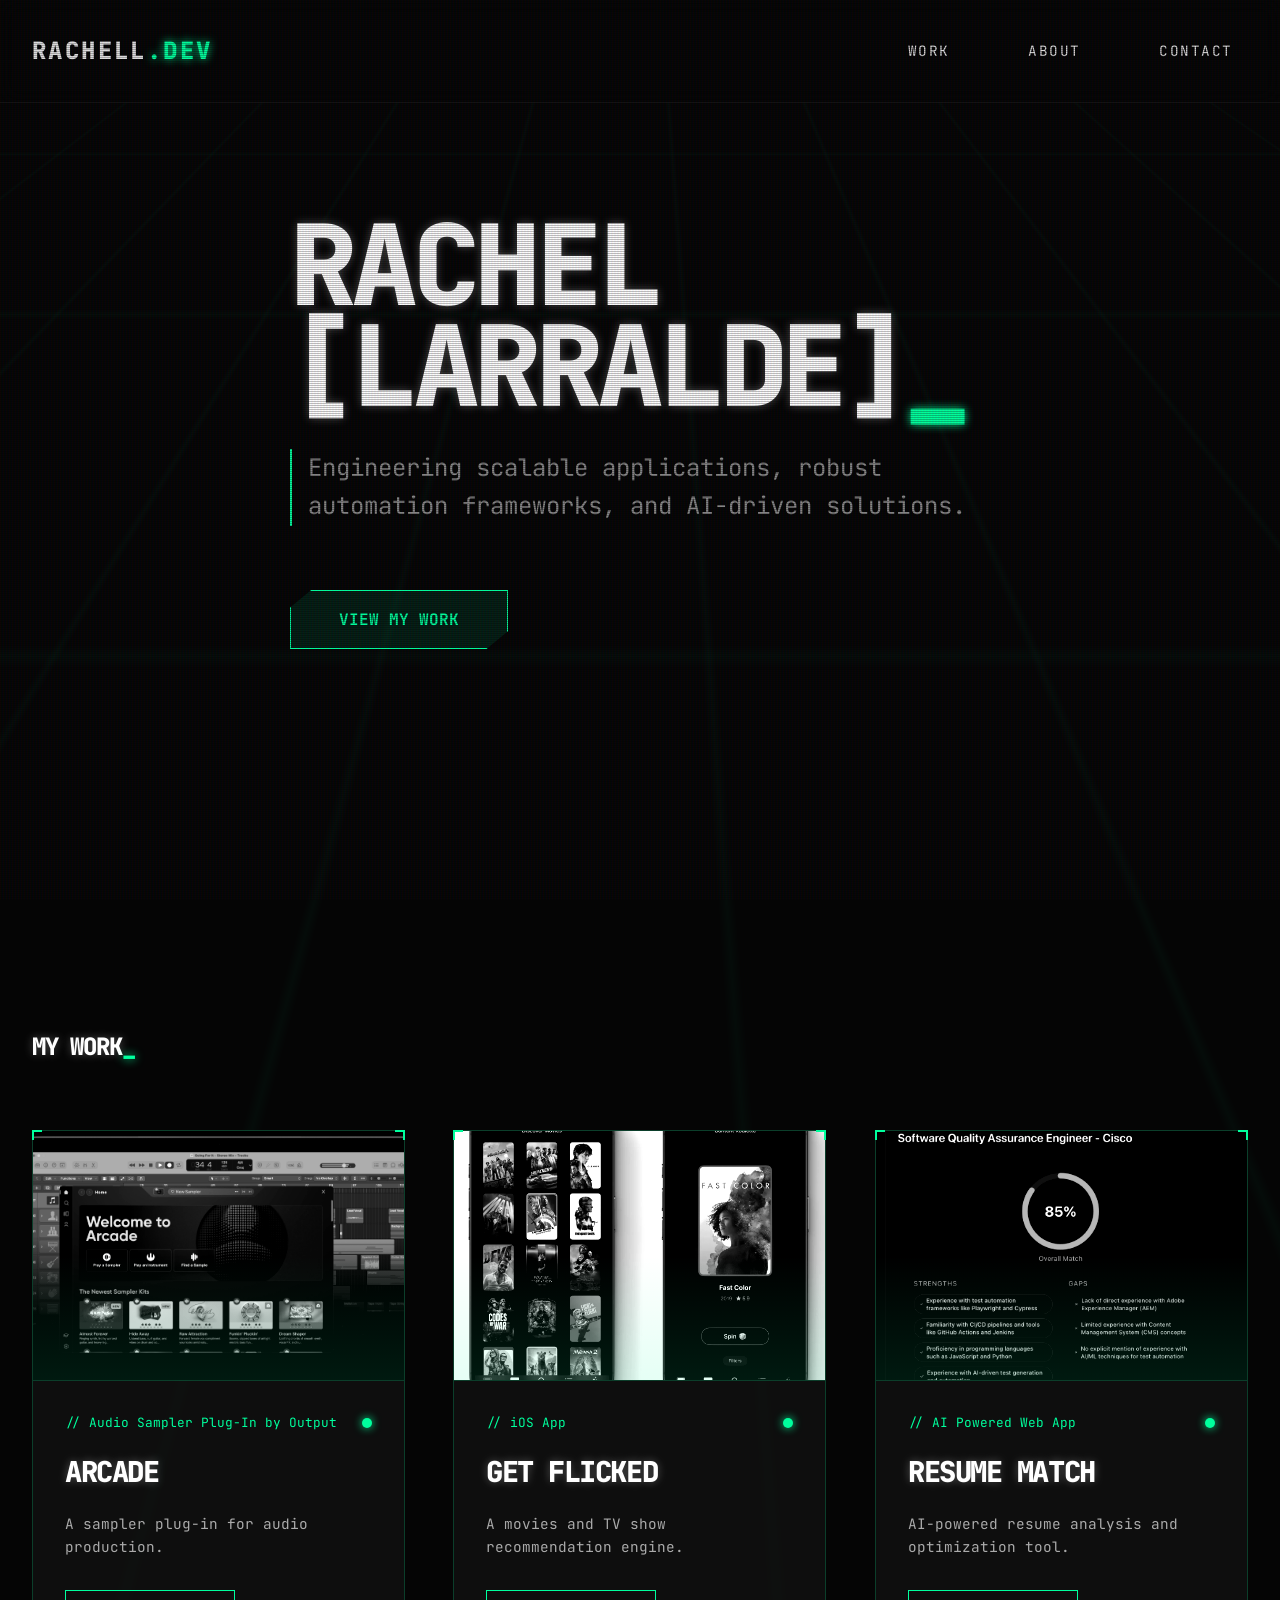
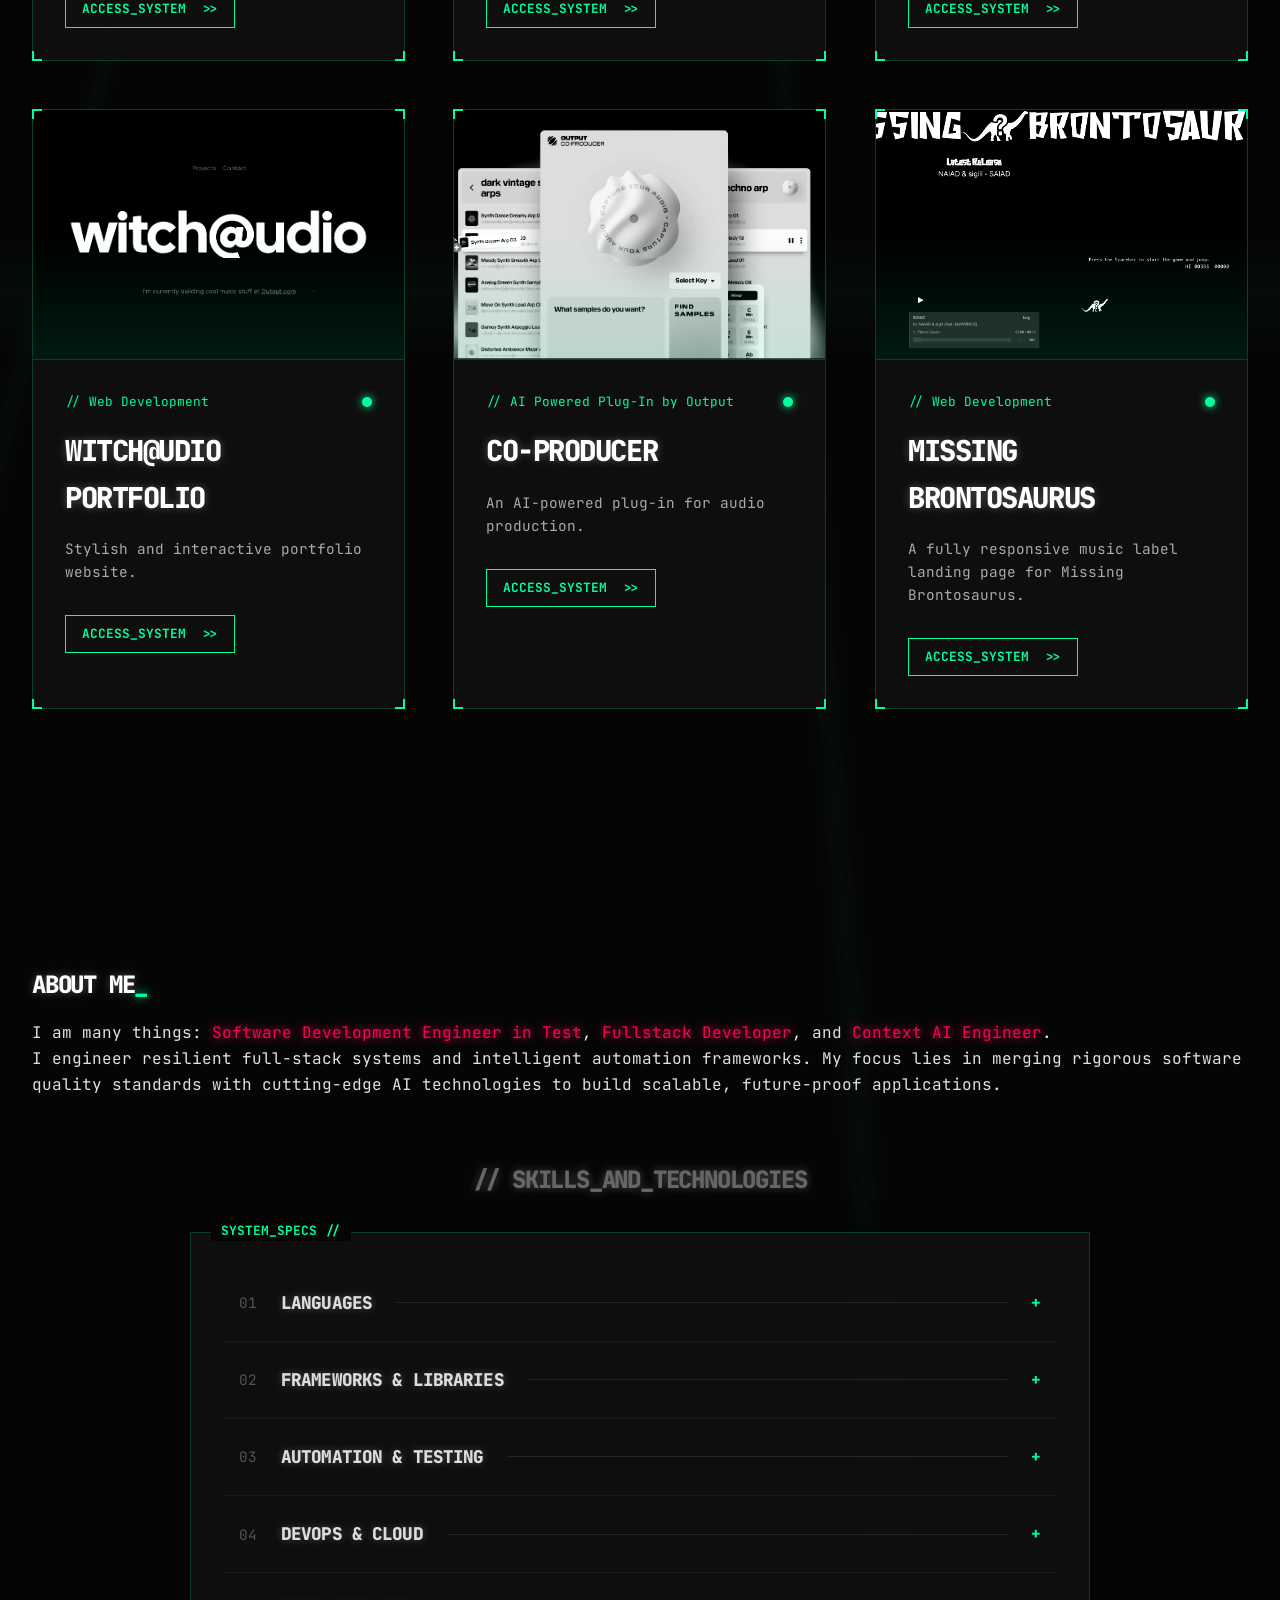
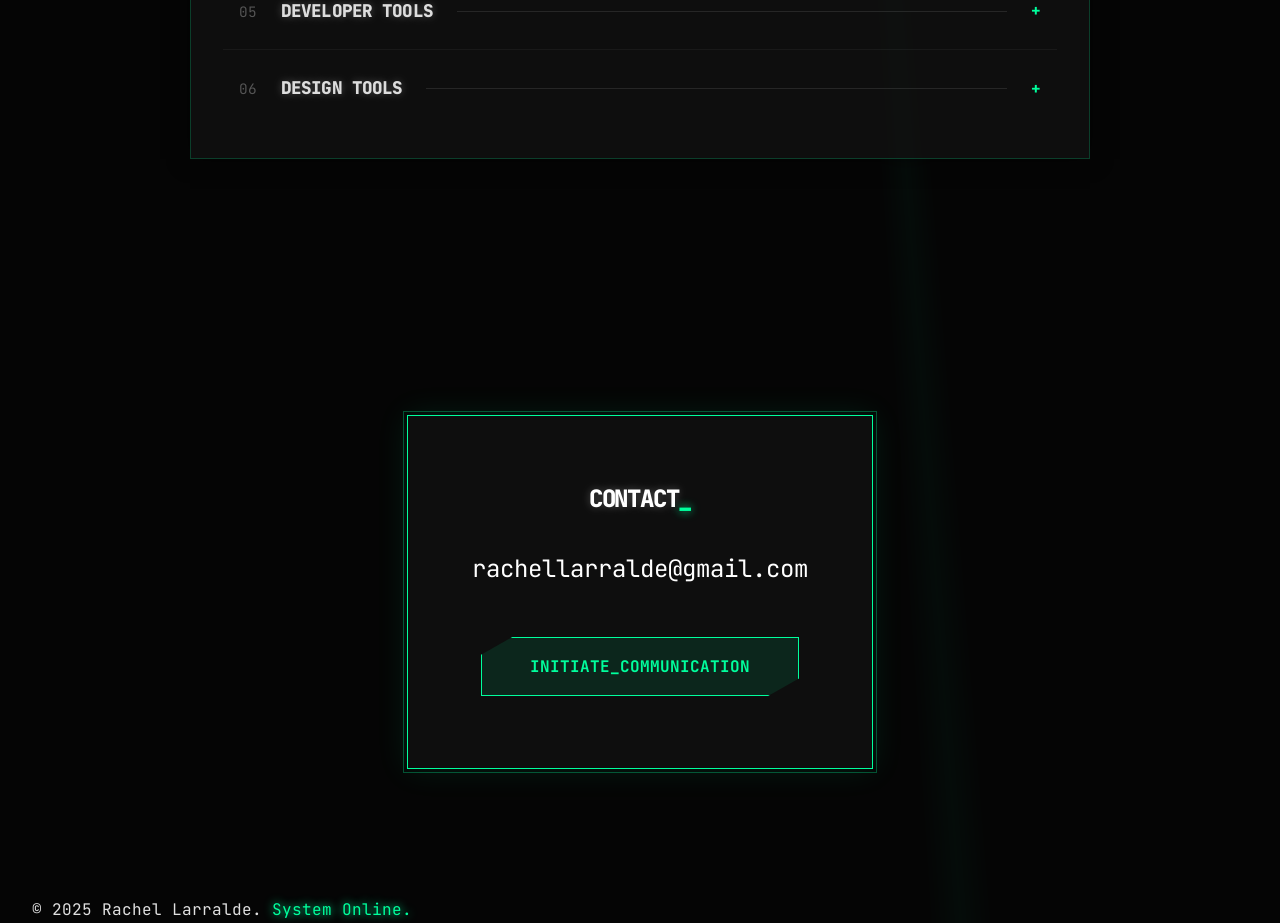
==== commit 0c4df9c5: "chore: update favicon and page title" ====
--- a/index.html
+++ b/index.html
@@ -7,9 +7,8 @@
   <meta name="description"
     content="Rachel Larralde's portfolio website showcasing web development and iOS app development projects" />
   <meta name="author" content="Rachel Larralde" />
-  <link rel="icon"
-    href="data:image/svg+xml,<svg xmlns=%22http://www.w3.org/2000/svg%22 viewBox=%220 0 100 100%22><text y=%22.9em%22 font-size=%2290%22>💻</text></svg>" />
-  <title>Rachel Larralde | SDET & Fullstack Dev</title>
+  <link rel="icon" href="favicon.png" />
+  <title>Rachell.dev</title>
   <!-- Google Fonts - Space Mono -->
   <link rel="preconnect" href="https://fonts.googleapis.com" />
   <link rel="preconnect" href="https://fonts.gstatic.com" crossorigin />
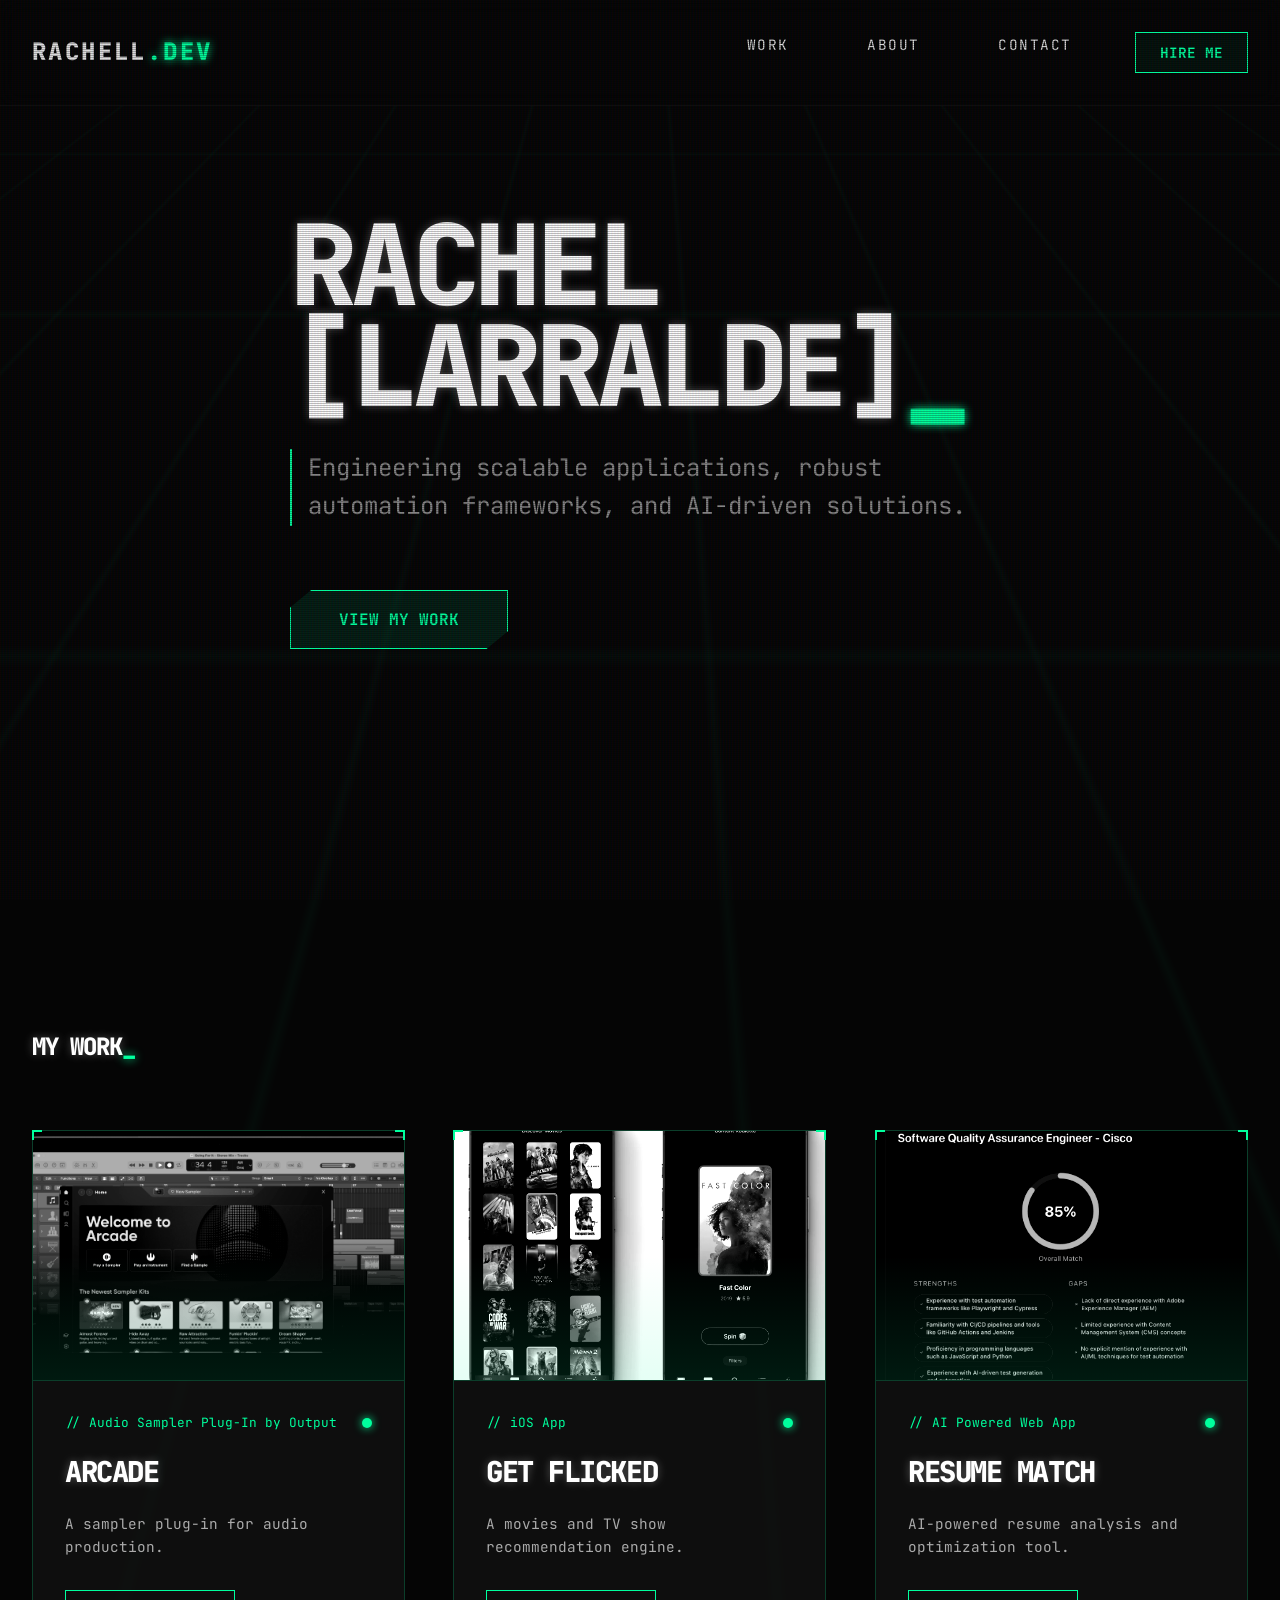
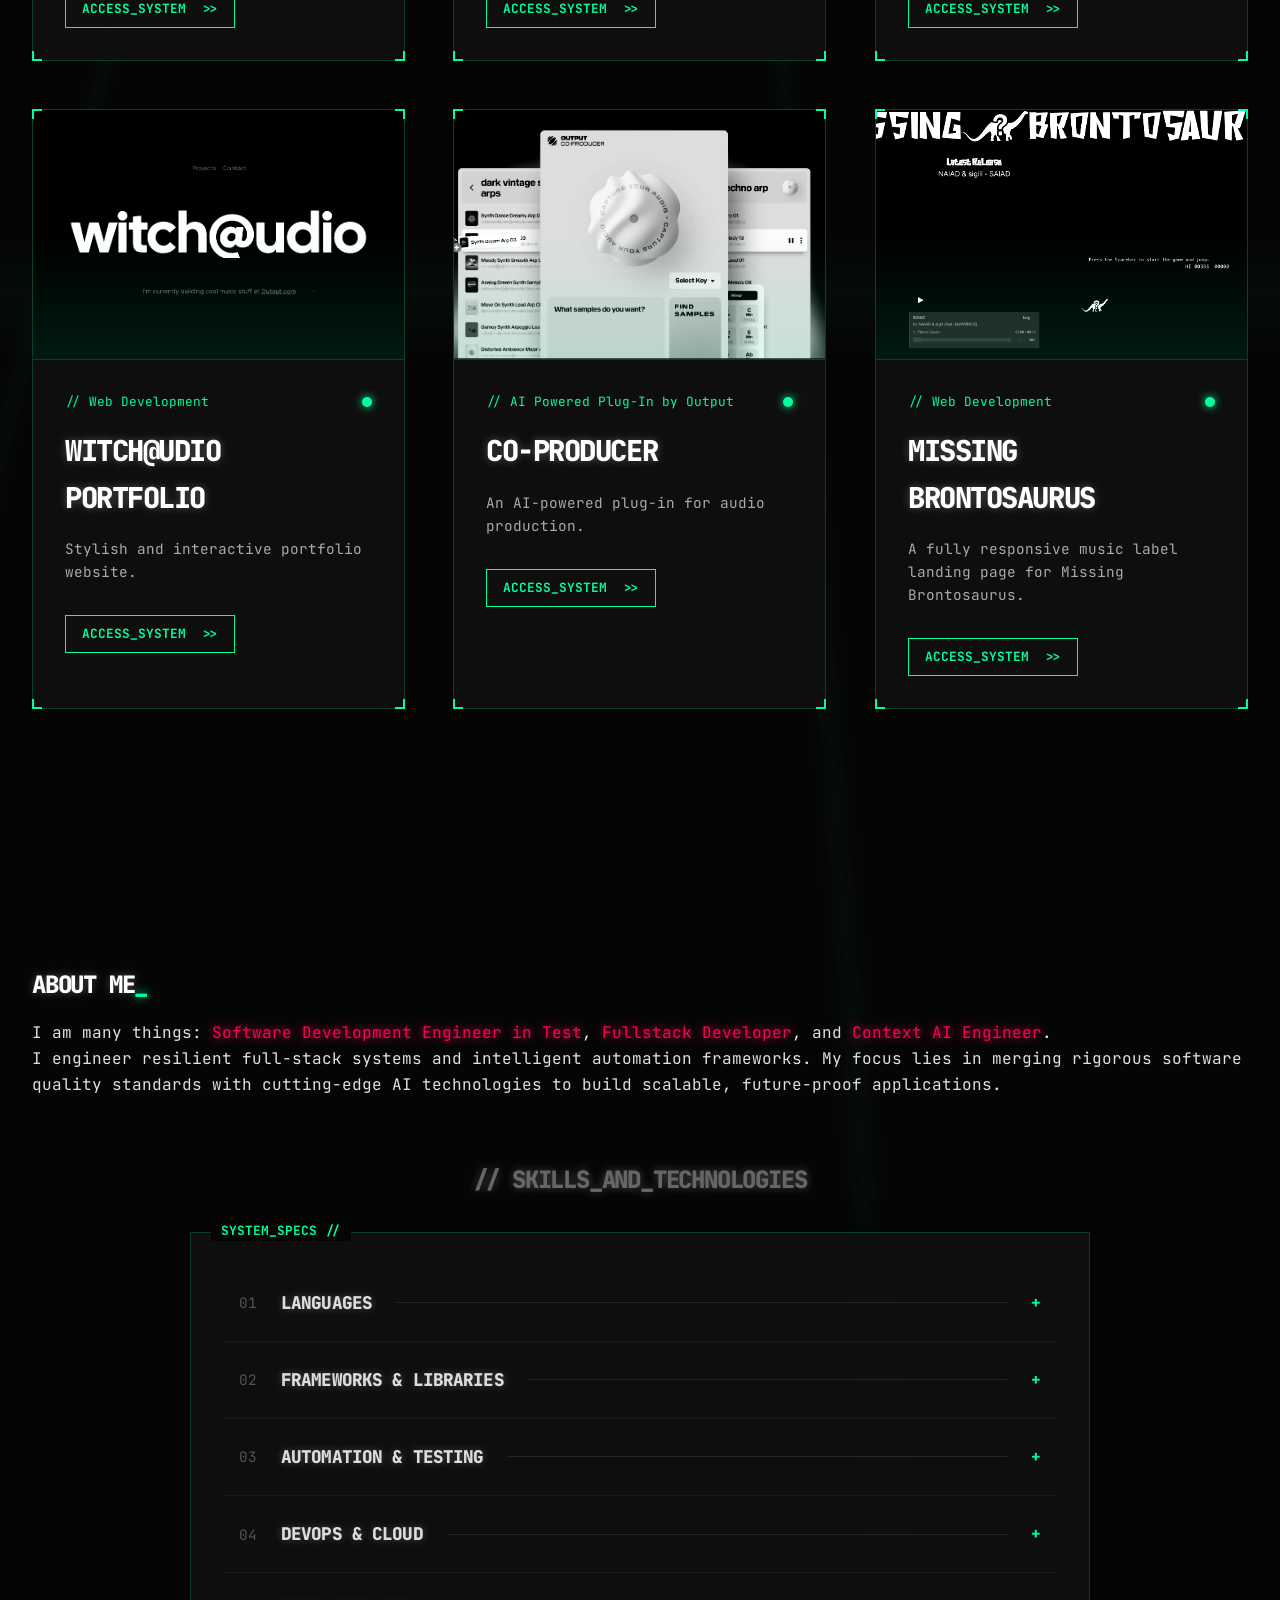
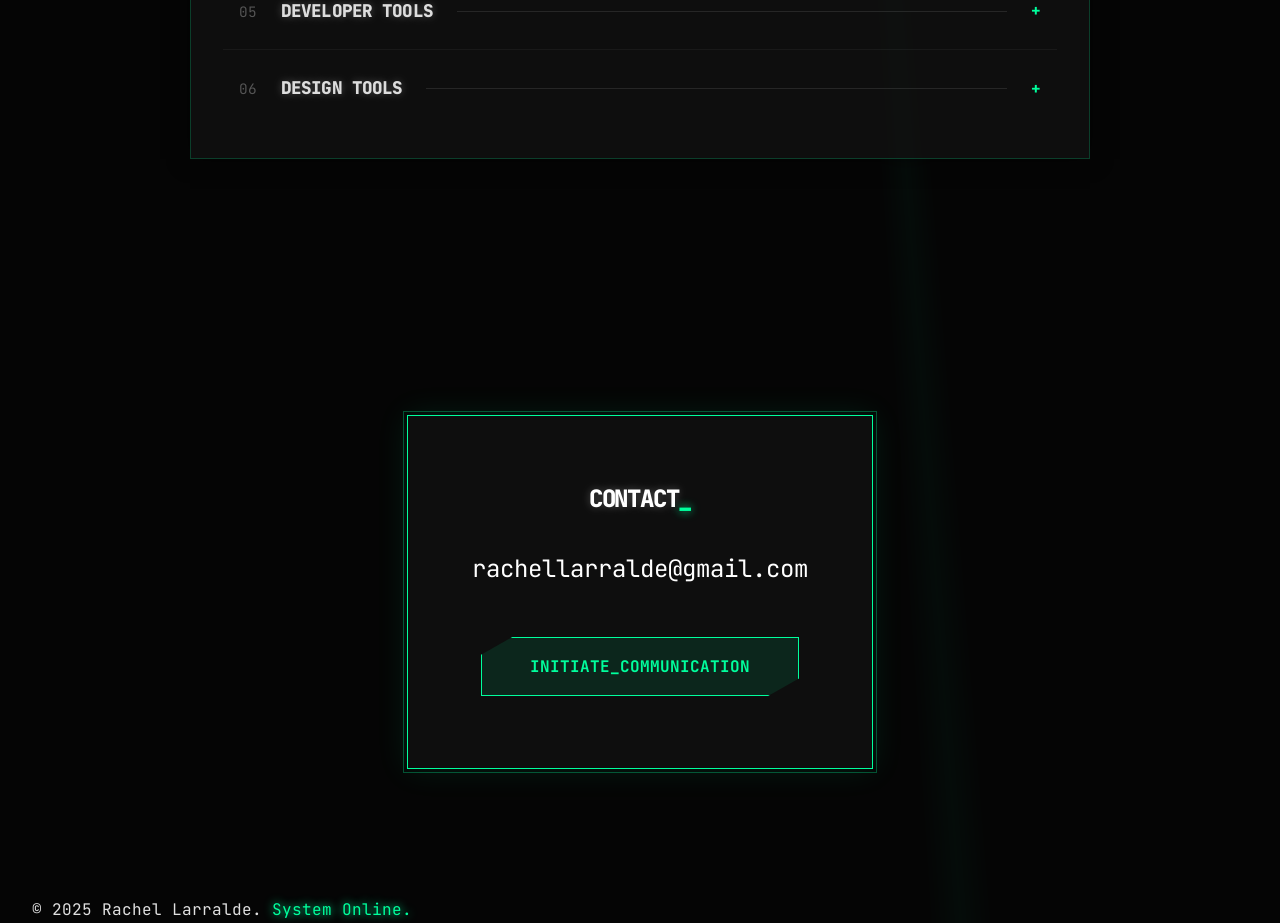
==== commit e7a59b4c: "feat: add dedicated 'Hire Me' page with contact form, n8n workflow integration, and supporting style" ====
--- a/index.html
+++ b/index.html
@@ -32,6 +32,7 @@
             <li class="nav-item"><a href="#work" class="nav-link">WORK</a></li>
             <li class="nav-item"><a href="#about" class="nav-link">ABOUT</a></li>
             <li class="nav-item"><a href="#contact" class="nav-link">CONTACT</a></li>
+            <li class="nav-item"><a href="/hire-me/" class="nav-btn">HIRE ME</a></li>
           </ul>
         </nav>
       </div>
@@ -46,7 +47,7 @@
             <span class="hero-title-line">RACHEL</span>
             <span class="hero-title-line">[LARRALDE]<span class="text-accent">_</span></span>
           </h1>
-          <p class="hero-tagline">
+          <p class="hero-tagline" data-typewriter="true">
             Engineering scalable applications, robust automation frameworks, and AI-driven solutions.
           </p>
           <div class="hero-cta">
--- a/css/modern-styles.css
+++ b/css/modern-styles.css
@@ -109,6 +109,26 @@
     color: var(--bg-color);
     box-shadow: 0 0 30px rgba(0, 255, 157, 0.6);
     text-shadow: none;
+}
+
+.nav-btn {
+    display: inline-block;
+    padding: 0.5rem 1.5rem;
+    border: 1px solid var(--accent-primary);
+    color: var(--accent-primary);
+    font-family: var(--font-mono);
+    font-weight: 700;
+    text-transform: uppercase;
+    cursor: pointer;
+    transition: all 0.3s ease;
+    background: rgba(0, 255, 157, 0.05); /* Slightly less opaque than btn */
+    font-size: 0.9rem;
+}
+
+.nav-btn:hover {
+    background: var(--accent-primary);
+    color: var(--bg-color);
+    box-shadow: 0 0 15px rgba(0, 255, 157, 0.4);
 }
 
 /* Utility Classes */
@@ -561,3 +581,164 @@
         padding-left: 1rem;
     }
 }
+
+/* Hire Me Page Styles */
+
+/* Services Grid */
+.services-grid {
+    display: grid;
+    grid-template-columns: repeat(auto-fit, minmax(280px, 1fr));
+    gap: 2rem;
+    margin-top: 3rem;
+}
+
+.service-card {
+    background: var(--card-bg);
+    border: 1px solid var(--card-border);
+    padding: 2rem;
+    transition: all 0.3s ease;
+    border-radius: 4px; /* subtle rounding */
+}
+
+.service-card:hover {
+    transform: translateY(-5px);
+    border-color: var(--accent-primary);
+    box-shadow: 0 5px 15px rgba(0, 255, 157, 0.1);
+}
+
+.service-title {
+    color: var(--accent-primary);
+    font-size: 1.25rem;
+    margin-bottom: 1rem;
+    border-bottom: 1px solid rgba(255, 255, 255, 0.1);
+    padding-bottom: 0.5rem;
+}
+
+.service-description {
+    color: #ccc;
+    font-size: 0.95rem;
+}
+
+/* Process Section */
+.process-steps {
+    display: flex;
+    justify-content: space-between;
+    flex-wrap: wrap;
+    gap: 2rem;
+    margin-top: 3rem;
+    counter-reset: process-counter;
+}
+
+.process-step {
+    flex: 1;
+    min-width: 200px;
+    background: rgba(255, 255, 255, 0.03);
+    padding: 2rem;
+    border-left: 2px solid var(--accent-secondary);
+    position: relative;
+}
+
+.process-step::before {
+    counter-increment: process-counter;
+    content: "0" counter(process-counter);
+    position: absolute;
+    top: -1.5rem;
+    left: 1rem;
+    font-size: 3rem;
+    font-weight: 800;
+    color: rgba(255, 0, 85, 0.2);
+    z-index: -1;
+}
+
+.process-title {
+    color: #fff;
+    font-size: 1.2rem;
+    margin-bottom: 0.5rem;
+}
+
+/* FAQ Section */
+.faq-grid {
+    display: grid;
+    gap: 1.5rem;
+    max-width: 800px;
+    margin: 0 auto;
+}
+
+.faq-item {
+    background: var(--card-bg);
+    border: 1px solid var(--card-border);
+    padding: 1.5rem;
+}
+
+.faq-question {
+    color: var(--accent-primary);
+    font-weight: bold;
+    margin-bottom: 0.5rem;
+    display: block;
+}
+
+.faq-answer {
+    color: #ccc;
+    font-size: 0.95rem;
+}
+
+/* Form Styles */
+.hire-form-container {
+    max-width: 700px;
+    margin: 0 auto;
+    background: var(--card-bg);
+    border: 1px solid var(--card-border);
+    padding: 3rem;
+    position: relative;
+}
+
+.hire-form-container::before {
+    content: "INITIALIZE_PROJECT_PROTOCOL //";
+    position: absolute;
+    top: -10px;
+    left: 20px;
+    background: var(--bg-color); /* Matches page bg to look like cutout */
+    padding: 0 10px;
+    color: var(--accent-primary);
+    font-size: 0.8rem;
+    font-weight: bold;
+}
+
+.form-group {
+    margin-bottom: 1.5rem;
+}
+
+.form-label {
+    display: block;
+    margin-bottom: 0.5rem;
+    color: var(--accent-primary);
+    font-size: 0.9rem;
+    font-weight: bold;
+    text-transform: uppercase;
+}
+
+.form-input,
+.form-select,
+.form-textarea {
+    width: 100%;
+    padding: 1rem;
+    background: rgba(0, 0, 0, 0.3);
+    border: 1px solid rgba(255, 255, 255, 0.1);
+    color: #fff;
+    font-family: var(--font-mono);
+    font-size: 1rem;
+    transition: border-color 0.3s ease;
+}
+
+.form-input:focus,
+.form-select:focus,
+.form-textarea:focus {
+    outline: none;
+    border-color: var(--accent-primary);
+    box-shadow: 0 0 10px rgba(0, 255, 157, 0.1);
+}
+
+.form-textarea {
+    resize: vertical;
+    min-height: 150px;
+}
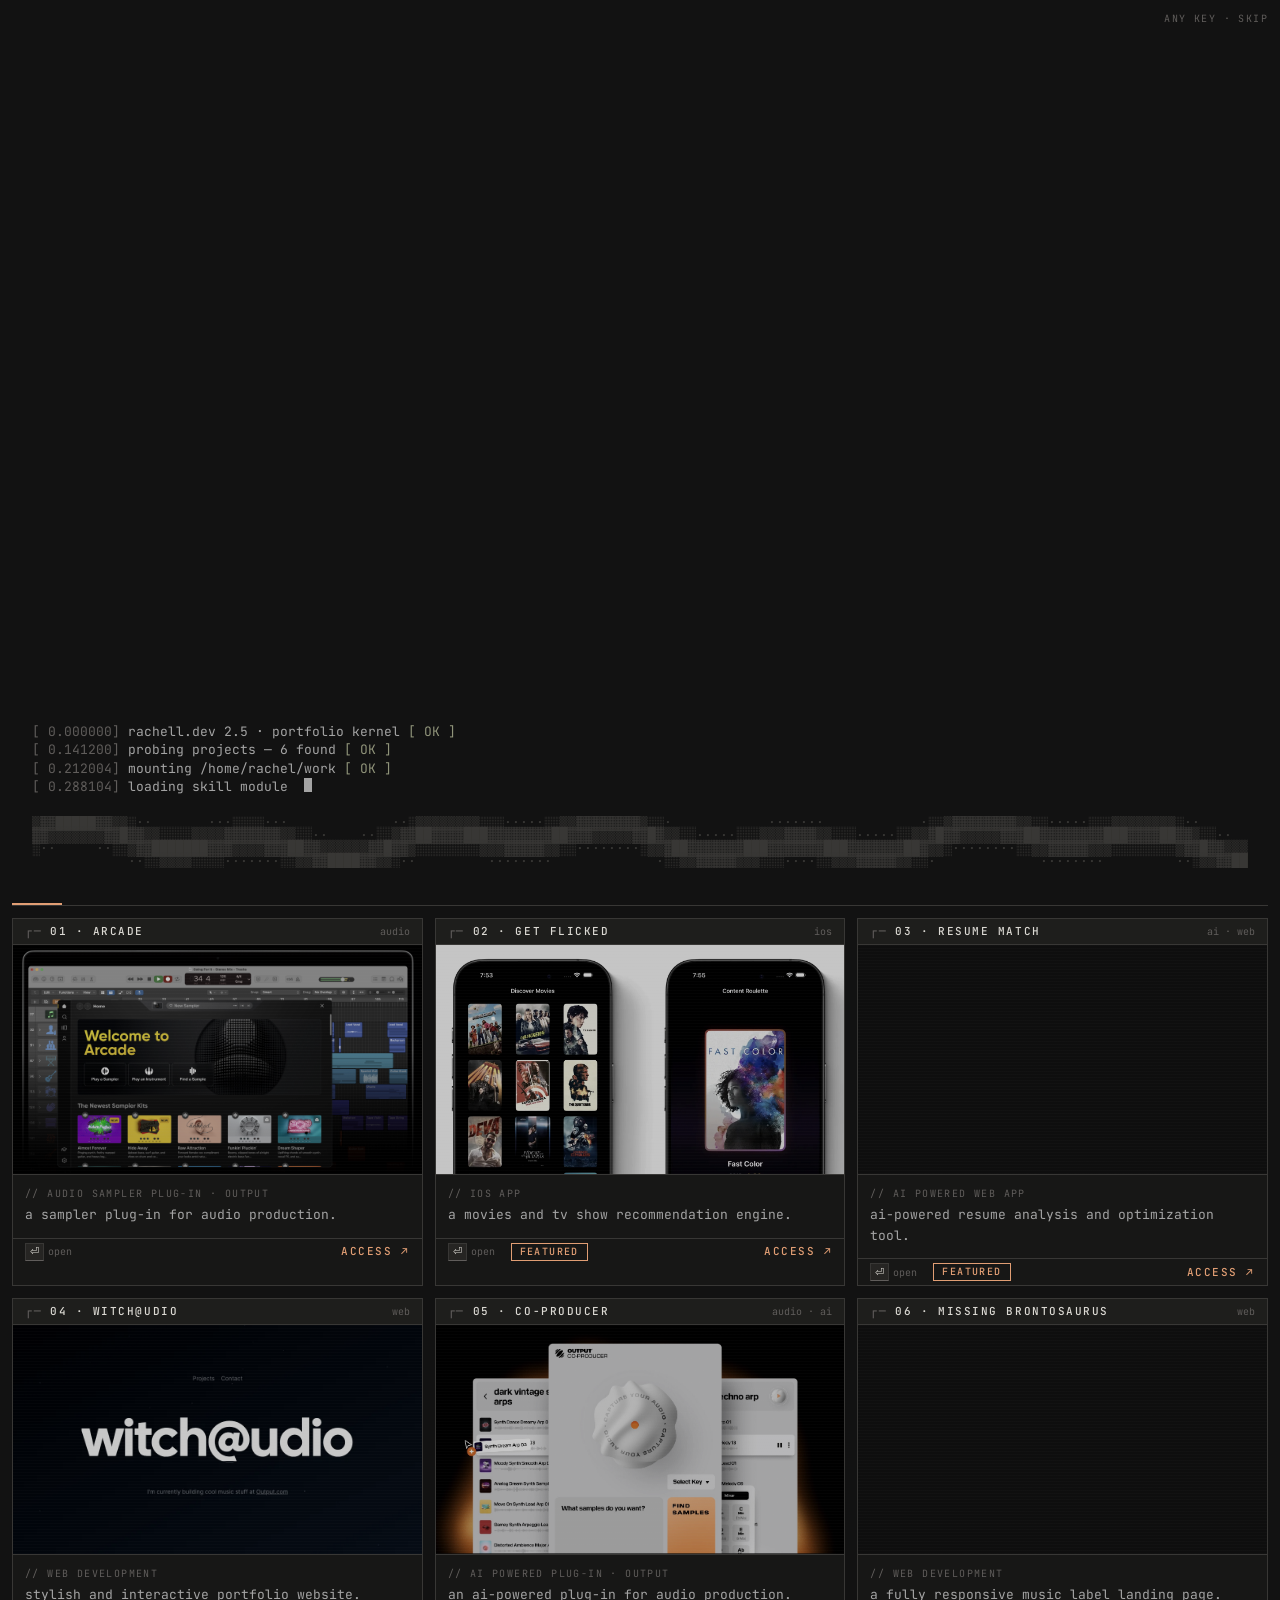
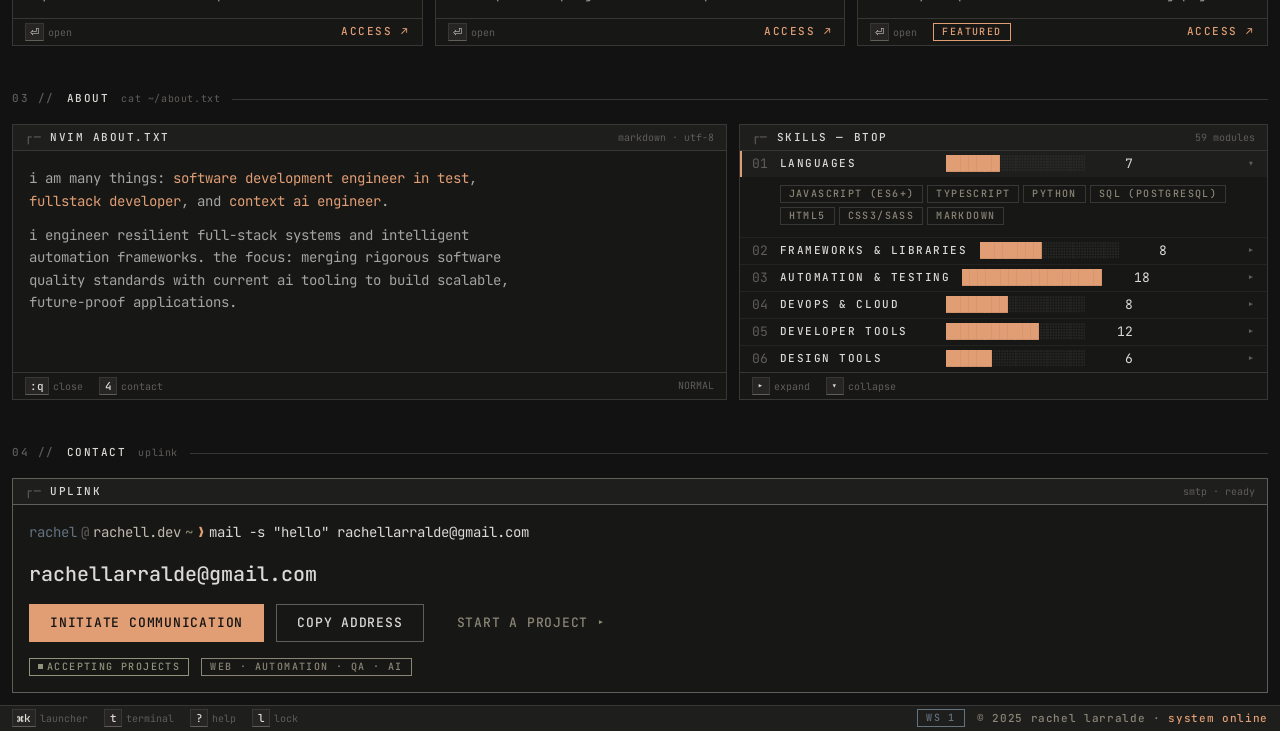
==== commit e4a6814f: "feat: redesign portfolio on the Rachell terminal design system Port the Batou/Rachell terminal desig" ====
--- a/index.html
+++ b/index.html
@@ -5,264 +5,163 @@
   <meta charset="UTF-8" />
   <meta name="viewport" content="width=device-width, initial-scale=1.0" />
   <meta name="description"
-    content="Rachel Larralde's portfolio website showcasing web development and iOS app development projects" />
+    content="Rachel Larralde — freelance software development engineer in test, fullstack developer, and context ai engineer. portfolio and hire page." />
   <meta name="author" content="Rachel Larralde" />
+  <meta name="theme-color" content="#121212" />
   <link rel="icon" href="favicon.png" />
-  <title>Rachell.dev</title>
-  <!-- Google Fonts - Space Mono -->
+  <title>rachell.dev // terminal</title>
   <link rel="preconnect" href="https://fonts.googleapis.com" />
   <link rel="preconnect" href="https://fonts.gstatic.com" crossorigin />
-  <link href="https://fonts.googleapis.com/css2?family=Space+Mono:ital,wght@0,400;0,700;1,400&display=swap"
-    rel="stylesheet" />
-  <!-- New Modern Styles -->
-  <link rel="stylesheet" href="css/modern-styles.css" />
+  <link rel="stylesheet" href="css/rachell-tokens.css" />
+  <link rel="stylesheet" href="css/rachell.css" />
 </head>
 
-<body>
-  <header class="site-header">
-    <div class="container">
-      <div class="header-content">
-        <div class="logo">
-          <a href="#" class="logo-link">
-            <span class="logo-text">RACHELL<span class="text-accent">.DEV</span></span>
-          </a>
-        </div>
-        <nav class="main-nav">
-          <ul class="nav-list">
-            <li class="nav-item"><a href="#work" class="nav-link">WORK</a></li>
-            <li class="nav-item"><a href="#about" class="nav-link">ABOUT</a></li>
-            <li class="nav-item"><a href="#contact" class="nav-link">CONTACT</a></li>
-            <li class="nav-item"><a href="/hire-me/" class="nav-btn">HIRE ME</a></li>
-          </ul>
-        </nav>
-      </div>
+<body class="is-booting">
+  <!-- boot splash (BootSequence) -->
+  <div id="boot" class="boot" aria-hidden="true"></div>
+
+  <!-- top rail (waybar) -->
+  <header class="bar bar--top" id="topbar">
+    <div class="bar__cell bar__left">
+      <button class="bar__launch" id="launcher-btn" aria-label="open launcher" title="launcher ⌘k">◆</button>
+      <nav class="ws" aria-label="workspaces">
+        <a href="#hero" class="ws__tab is-active"><span class="ws__n">1</span><span class="lbl">home</span></a>
+        <a href="#work" class="ws__tab"><span class="ws__n">2</span><span class="lbl">work</span></a>
+        <a href="#about" class="ws__tab"><span class="ws__n">3</span><span class="lbl">about</span></a>
+        <a href="#contact" class="ws__tab"><span class="ws__n">4</span><span class="lbl">contact</span></a>
+        <a href="/hire-me/" class="ws__tab ws__tab--hire"><span class="ws__n">▸</span><span class="lbl">hire me</span></a>
+      </nav>
+    </div>
+    <div class="bar__cell bar__center"><span id="clock">--:--:--</span>&nbsp;·&nbsp;<span id="date"></span></div>
+    <div class="bar__cell bar__right">
+      <span id="bar-cpu" class="meter meter--sm" aria-hidden="true"></span>
+      <span id="bar-mem" class="meter meter--sm" aria-hidden="true"></span>
+      <span class="badge badge--ok badge--dot">online</span>
+      <button class="bar__icon" id="power-btn" aria-label="lock session" title="lock (l)">⏻</button>
     </div>
   </header>
 
-  <main>
-    <section id="hero" class="hero-section">
-      <div class="container">
-        <div class="hero-content">
-          <h1 class="hero-title">
-            <span class="hero-title-line">RACHEL</span>
-            <span class="hero-title-line">[LARRALDE]<span class="text-accent">_</span></span>
-          </h1>
-          <p class="hero-tagline" data-typewriter="true">
-            Engineering scalable applications, robust automation frameworks, and AI-driven solutions.
-          </p>
-          <div class="hero-cta">
-            <a href="#work" class="btn">VIEW MY WORK</a>
+  <main class="desktop">
+    <!-- ws 1 · home -->
+    <section id="hero" class="screen hero" aria-label="home">
+      <div class="panel panel--flush hero__banner">
+        <div class="hero__rain" id="hero-rain" aria-hidden="true"></div>
+        <span class="panel__scan" aria-hidden="true"></span>
+        <div class="hero__inner">
+          <span class="hero__sub">section 9 // portfolio</span>
+          <pre class="banner" id="banner" aria-label="RACHELL">RACHELL</pre>
+          <h1 class="hero__role"><span class="p-sym">❯</span><span id="role" aria-live="polite">software development engineer in test</span><span class="cursor" aria-hidden="true"></span></h1>
+          <div class="hero__cta">
+            <a href="#work" class="btn btn--lg">view work</a>
+            <a href="/hire-me/" class="btn btn--lg btn--secondary">hire me</a>
+            <button class="kc kc--btn" type="button" data-action="terminal"><kbd>t</kbd><span>terminal</span></button>
+            <button class="kc kc--btn" type="button" data-action="launcher"><kbd>⌘k</kbd><span>launcher</span></button>
           </div>
-
-          <!-- Decorative Elements -->
-          <div class="hero-decoration">
-            <!-- Can add SVG or CSS shapes here later -->
+          <div class="hero__facts">
+            <span class="badge badge--ok badge--dot">accepting freelance projects</span>
+            <span class="badge">web · ios · automation · ai</span>
           </div>
         </div>
       </div>
+
+      <!-- alacritty -->
+      <section class="panel panel--accent hero__term" aria-label="terminal">
+        <header class="panel__head"><span class="panel__title">alacritty</span><span class="panel__meta">zsh · interactive</span></header>
+        <div class="panel__body panel__body--flush">
+          <div class="term" id="term">
+            <div id="term-out"></div>
+            <form class="term__form" id="term-form" autocomplete="off">
+              <span class="p-user">rachel</span><span class="p-at">@</span><span class="p-host">rachell.dev</span><span class="p-cwd">~</span><span class="p-sym">❯</span>
+              <input class="term__input" id="term-input" type="text" aria-label="terminal command" placeholder="type help" spellcheck="false" autocapitalize="off" autocorrect="off" />
+            </form>
+          </div>
+        </div>
+        <footer class="panel__foot">
+          <span class="kc"><kbd>⏎</kbd><span>run</span></span>
+          <span class="kc"><kbd>↑↓</kbd><span>history</span></span>
+          <span class="kc"><kbd>⇥</kbd><span>complete</span></span>
+          <span class="kc"><kbd>^l</kbd><span>clear</span></span>
+        </footer>
+      </section>
+
+      <!-- btop -->
+      <section class="panel hero__mon" aria-label="system monitor">
+        <header class="panel__head"><span class="panel__title">btop</span><span class="panel__meta">uptime <span id="uptime">00:00:00</span></span></header>
+        <div class="panel__body mon">
+          <div class="mon__meters" id="mon-meters"></div>
+          <div class="divider">processes</div>
+          <div class="log" id="mon-procs"></div>
+          <div class="divider">status</div>
+          <div class="mon__row">
+            <span class="badge badge--ok badge--dot">available</span>
+            <span class="badge badge--info">remote · async</span>
+            <a class="kc" href="#contact"><kbd>4</kbd><span>contact</span></a>
+          </div>
+        </div>
+      </section>
     </section>
 
-    <section id="work" class="work-section">
-      <div class="container">
-        <h2 class="section-title">MY WORK<span class="text-accent">_</span></h2>
+    <!-- ws 2 · work -->
+    <section id="work" class="screen" aria-label="work">
+      <h2 class="screen__head"><span class="n">02 //</span> work <span class="m">~/work · ls -la</span></h2>
+      <div class="filters" id="filters" role="tablist" aria-label="filter projects"></div>
+      <div id="projects-grid" class="proj-grid"><p class="faint">probing projects…</p></div>
+    </section>
 
-        <div class="work-filters">
-          <!-- Filters to be implemented -->
-        </div>
-
-        <div id="projects-grid" class="projects-grid">
-          <!-- Placeholder for projects -->
-          <p>Projects loading...</p>
-        </div>
+    <!-- ws 3 · about -->
+    <section id="about" class="screen" aria-label="about">
+      <h2 class="screen__head"><span class="n">03 //</span> about <span class="m">cat ~/about.txt</span></h2>
+      <div class="tiles tiles--2">
+        <section class="panel">
+          <header class="panel__head"><span class="panel__title">nvim  about.txt</span><span class="panel__meta">markdown · utf-8</span></header>
+          <div class="panel__body prose" id="about-text"></div>
+          <footer class="panel__foot"><span class="kc"><kbd>:q</kbd><span>close</span></span><span class="kc"><kbd>4</kbd><span>contact</span></span><span style="margin-left:auto">NORMAL</span></footer>
+        </section>
+        <section class="panel">
+          <header class="panel__head"><span class="panel__title">skills — btop</span><span class="panel__meta" id="skills-meta"></span></header>
+          <div class="panel__body panel__body--flush skills" id="skills"></div>
+          <footer class="panel__foot"><span class="kc"><kbd>▸</kbd><span>expand</span></span><span class="kc"><kbd>▾</kbd><span>collapse</span></span></footer>
+        </section>
       </div>
     </section>
 
-    <section id="about" class="about-section">
-      <div class="container">
-        <h2 class="section-title">ABOUT ME<span class="text-accent">_</span></h2>
-        <div class="about-content">
-          <div class="about-text">
-            <p>I am many things: <span class="text-secondary">Software Development Engineer in Test</span>, <span
-                class="text-secondary">Fullstack Developer</span>, and <span class="text-secondary">Context AI
-                Engineer</span>.</p>
-            <p>I engineer resilient full-stack systems and intelligent automation frameworks. My focus lies in merging
-              rigorous software quality standards with cutting-edge AI technologies to build scalable, future-proof
-              applications.</p>
+    <!-- ws 4 · contact -->
+    <section id="contact" class="screen" aria-label="contact">
+      <h2 class="screen__head"><span class="n">04 //</span> contact <span class="m">uplink</span></h2>
+      <section class="panel panel--strong">
+        <header class="panel__head"><span class="panel__title">uplink</span><span class="panel__meta">smtp · ready</span></header>
+        <div class="panel__body uplink">
+          <div class="term__line"><span class="p-user">rachel</span><span class="p-at">@</span><span class="p-host">rachell.dev</span><span class="p-cwd">~</span><span class="p-sym">❯</span><span class="p-cmd">mail -s "hello" rachellarralde@gmail.com</span></div>
+          <p class="uplink__mail">rachellarralde@gmail.com</p>
+          <div class="uplink__actions">
+            <a href="mailto:rachellarralde@gmail.com" class="btn btn--lg">initiate communication</a>
+            <button class="btn btn--lg btn--secondary" type="button" data-copy="rachellarralde@gmail.com">copy address</button>
+            <a href="/hire-me/" class="btn btn--lg btn--ghost">start a project ▸</a>
+          </div>
+          <div class="hero__facts">
+            <span class="badge badge--ok badge--dot">accepting projects</span>
+            <span class="badge">web · automation · qa · ai</span>
           </div>
         </div>
-
-        <div class="skills-section">
-          <h3 class="skills-title">// SKILLS_AND_TECHNOLOGIES</h3>
-          <div class="skills-terminal-card">
-
-            <!-- Languages -->
-            <div class="skill-row">
-              <div class="skill-header">
-                <span class="skill-index">01</span>
-                <h4 class="skill-category-name">LANGUAGES</h4>
-                <div class="skill-decoration-line"></div>
-                <span class="skill-toggle">+</span>
-              </div>
-              <div class="skill-content">
-                <div class="skill-tags-wrapper">
-                  <span class="skill-pill">JavaScript (ES6+)</span>
-                  <span class="skill-pill">TypeScript</span>
-                  <span class="skill-pill">Python</span>
-                  <span class="skill-pill">SQL (PostgreSQL)</span>
-                  <span class="skill-pill">HTML5</span>
-                  <span class="skill-pill">CSS3/SASS</span>
-                  <span class="skill-pill">Markdown</span>
-                </div>
-              </div>
-            </div>
-
-            <!-- Frameworks & Libraries -->
-            <div class="skill-row">
-              <div class="skill-header">
-                <span class="skill-index">02</span>
-                <h4 class="skill-category-name">FRAMEWORKS & LIBRARIES</h4>
-                <div class="skill-decoration-line"></div>
-                <span class="skill-toggle">+</span>
-              </div>
-              <div class="skill-content">
-                <div class="skill-tags-wrapper">
-                  <span class="skill-pill">React</span>
-                  <span class="skill-pill">Next.js</span>
-                  <span class="skill-pill">Node.js</span>
-                  <span class="skill-pill">Express</span>
-                  <span class="skill-pill">Flask</span>
-                  <span class="skill-pill">FastAPI</span>
-                  <span class="skill-pill">Material-UI</span>
-                  <span class="skill-pill">TailwindCSS</span>
-                </div>
-              </div>
-            </div>
-
-            <!-- Automation & Testing -->
-            <div class="skill-row">
-              <div class="skill-header">
-                <span class="skill-index">03</span>
-                <h4 class="skill-category-name">AUTOMATION & TESTING</h4>
-                <div class="skill-decoration-line"></div>
-                <span class="skill-toggle">+</span>
-              </div>
-              <div class="skill-content">
-                <div class="skill-tags-wrapper">
-                  <span class="skill-pill">Playwright</span>
-                  <span class="skill-pill">Cypress</span>
-                  <span class="skill-pill">Postman</span>
-                  <span class="skill-pill">Pytest</span>
-                  <span class="skill-pill">GitHub Actions</span>
-                  <span class="skill-pill">Jenkins</span>
-                  <span class="skill-pill">CircleCI</span>
-                  <span class="skill-pill">BrowserStack</span>
-                  <span class="skill-pill">Selenium</span>
-                  <span class="skill-pill">TestNG</span>
-                  <span class="skill-pill">Appium</span>
-                  <span class="skill-pill">Sauce Labs</span>
-                  <span class="skill-pill">Rest Assured</span>
-                  <span class="skill-pill">Cucumber</span>
-                  <span class="skill-pill">Jasmine</span>
-                  <span class="skill-pill">Protractor</span>
-                  <span class="skill-pill">TDD / BDD</span>
-                  <span class="skill-pill">Agile Management</span>
-                </div>
-              </div>
-            </div>
-
-            <!-- DevOps & Cloud -->
-            <div class="skill-row">
-              <div class="skill-header">
-                <span class="skill-index">04</span>
-                <h4 class="skill-category-name">DEVOPS & CLOUD</h4>
-                <div class="skill-decoration-line"></div>
-                <span class="skill-toggle">+</span>
-              </div>
-              <div class="skill-content">
-                <div class="skill-tags-wrapper">
-                  <span class="skill-pill">Docker</span>
-                  <span class="skill-pill">AWS</span>
-                  <span class="skill-pill">GCP</span>
-                  <span class="skill-pill">Firebase</span>
-                  <span class="skill-pill">Netlify</span>
-                  <span class="skill-pill">Vercel</span>
-                  <span class="skill-pill">CI/CD Pipelines</span>
-                  <span class="skill-pill">MockServer</span>
-                </div>
-              </div>
-            </div>
-
-            <!-- Developer Tools -->
-            <div class="skill-row">
-              <div class="skill-header">
-                <span class="skill-index">05</span>
-                <h4 class="skill-category-name">DEVELOPER TOOLS</h4>
-                <div class="skill-decoration-line"></div>
-                <span class="skill-toggle">+</span>
-              </div>
-              <div class="skill-content">
-                <div class="skill-tags-wrapper">
-                  <span class="skill-pill">Git / GitHub</span>
-                  <span class="skill-pill">VS Code</span>
-                  <span class="skill-pill">Webpack / Babel</span>
-                  <span class="skill-pill">npm / yarn</span>
-                  <span class="skill-pill">Chrome DevTools</span>
-                  <span class="skill-pill">Notion</span>
-                  <span class="skill-pill">Claude Code</span>
-                  <span class="skill-pill">Gemini CLI</span>
-                  <span class="skill-pill">GPT-Codex</span>
-                  <span class="skill-pill">Cursor</span>
-                  <span class="skill-pill">N8N</span>
-                  <span class="skill-pill">AI/ML Automation</span>
-                </div>
-              </div>
-            </div>
-
-            <!-- Design Tools -->
-            <div class="skill-row">
-              <div class="skill-header">
-                <span class="skill-index">06</span>
-                <h4 class="skill-category-name">DESIGN TOOLS</h4>
-                <div class="skill-decoration-line"></div>
-                <span class="skill-toggle">+</span>
-              </div>
-              <div class="skill-content">
-                <div class="skill-tags-wrapper">
-                  <span class="skill-pill">Figma</span>
-                  <span class="skill-pill">Adobe Suite</span>
-                  <span class="skill-pill">Sketch</span>
-                  <span class="skill-pill">Framer</span>
-                  <span class="skill-pill">Adobe Experience Manager</span>
-                  <span class="skill-pill">CMS</span>
-                </div>
-              </div>
-            </div>
-
-          </div>
-        </div>
-      </div>
-    </section>
-
-    <section id="contact" class="contact-section">
-      <div class="container">
-        <div class="contact-card-wrapper">
-          <div class="contact-card">
-            <h2 class="section-title">CONTACT<span class="text-accent">_</span></h2>
-            <p class="contact-email">rachellarralde@gmail.com</p>
-            <a href="mailto:rachellarralde@gmail.com" class="btn contact-btn">INITIATE_COMMUNICATION</a>
-          </div>
-        </div>
-      </div>
+      </section>
     </section>
   </main>
 
-  <footer class="site-footer">
-    <div class="container">
-      <p>&copy; 2025 Rachel Larralde. <span class="text-accent">System Online.</span></p>
-    </div>
+  <!-- bottom rail -->
+  <footer class="bar bar--bottom">
+    <button class="kc kc--btn" type="button" data-action="launcher"><kbd>⌘k</kbd><span>launcher</span></button>
+    <button class="kc kc--btn" type="button" data-action="terminal"><kbd>t</kbd><span>terminal</span></button>
+    <button class="kc kc--btn" type="button" data-action="help"><kbd>?</kbd><span>help</span></button>
+    <button class="kc kc--btn" type="button" data-action="lock"><kbd>l</kbd><span>lock</span></button>
+    <span style="margin-left:auto;display:flex;gap:12px;align-items:center">
+      <span class="badge badge--info" id="ws-badge">ws 1</span>
+      <span class="bar__copy"><span class="full">© 2025 rachel larralde · </span><span class="hl">system online</span></span>
+    </span>
   </footer>
 
-  <script src="js/modern-main.js" type="module"></script>
+  <div id="toasts" class="toasts" aria-live="polite"></div>
+
+  <script src="js/rachell-os.js" type="module"></script>
 </body>
 
-</html>+</html>
--- a/css/rachell-tokens.css
+++ b/css/rachell-tokens.css
@@ -0,0 +1,220 @@
+/* Rachell terminal design system — tokens (verbatim from Batou Terminal Design System export) */
+@import url("https://fonts.googleapis.com/css2?family=JetBrains+Mono:ital,wght@0,300;0,400;0,500;0,700;1,400&display=swap");
+
+/* ---- tokens/fonts.css ---- */
+/* Batou ships no font binaries. The theme's terminals (alacritty/ghostty/kitty) inherit
+   the Omarchy default CaskaydiaMono Nerd Font. SUBSTITUTION: JetBrains Mono (Google Fonts),
+   loaded from styles.css. Local @font-face aliases keep one name across the system. */
+@font-face{font-family:"Rachell Mono";font-style:normal;font-weight:300 700;font-display:swap;src:local("JetBrains Mono"),local("CaskaydiaMono Nerd Font"),local("CaskaydiaCove Nerd Font"),local("JetBrainsMono Nerd Font")}
+:root{
+--font-mono:"JetBrains Mono","Rachell Mono","CaskaydiaMono Nerd Font",ui-monospace,SFMono-Regular,Menlo,monospace;
+--font-core:var(--font-mono);
+--font-display:var(--font-mono);
+--font-body:var(--font-mono);
+}
+
+/* ---- tokens/colors.css ---- */
+/* Source of truth: colors.toml — github.com/HANCORE-linux/omarchy-batou-theme
+   16-colour ANSI palette, verbatim. Nothing here is invented except the four
+   surface tints (--rch-surface-*), derived by lifting --rch-bg toward --rch-black-br. */
+:root{
+/* base / terminal */
+--rch-bg:#121212;
+--rch-fg:#a4a4a4;
+--rch-cursor:#a4a4a4;
+--rch-accent-raw:#605d5b;
+--rch-sel-fg:#121212;
+--rch-sel-bg:#a4a4a4;
+
+/* ANSI 0-7 */
+--rch-black:#121212;
+--rch-red:#e19e74;
+--rch-green:#a5a297;
+--rch-yellow:#c6c4b0;
+--rch-blue:#605d5b;
+--rch-magenta:#8a8575;
+--rch-cyan:#c2bbb0;
+--rch-white:#dbd9d3;
+
+/* ANSI 8-15 (bright) */
+--rch-black-br:#383735;
+--rch-red-br:#984b1e;
+--rch-green-br:#637380;
+--rch-yellow-br:#8f4445;
+--rch-blue-br:#b7a798;
+--rch-magenta-br:#b3adad;
+--rch-cyan-br:#90947a;
+--rch-white-br:#a4a4a4;
+
+/* derived surfaces */
+--rch-surface-1:#171716;
+--rch-surface-2:#1e1e1c;
+--rch-surface-3:#262523;
+--rch-surface-4:#2f2e2b;
+
+/* ---- semantic aliases ---- */
+--surface-root:var(--rch-bg);
+--surface-panel:var(--rch-surface-1);
+--surface-card:var(--rch-surface-2);
+--surface-raised:var(--rch-surface-3);
+--surface-input:#0e0e0e;
+--surface-hover:var(--rch-surface-3);
+--surface-active:var(--rch-surface-4);
+--surface-selected:var(--rch-black-br);
+
+--text-body:var(--rch-fg);
+--text-bright:var(--rch-white);
+--text-heading:var(--rch-white);
+--text-dim:var(--rch-magenta);
+--text-faint:var(--rch-blue);
+--text-inverse:var(--rch-bg);
+--text-accent:var(--rch-red);
+--text-link:var(--rch-red);
+--text-link-hover:var(--rch-white);
+
+--border-hairline:#242322;
+--border-default:var(--rch-black-br);
+--border-strong:var(--rch-blue);
+--border-focus:var(--rch-red);
+
+--accent:var(--rch-red);
+--accent-dim:var(--rch-red-br);
+--accent-ink:var(--rch-bg);
+
+--status-ok:var(--rch-cyan-br);
+--status-warn:var(--rch-yellow);
+--status-danger:var(--rch-yellow-br);
+--status-critical:var(--rch-red-br);
+--status-info:var(--rch-green-br);
+--status-idle:var(--rch-blue);
+
+--scanline:rgba(164,164,164,.025);/* @kind color */
+--glow-accent:rgba(225,158,116,.18);/* @kind color */
+}
+
+/* ---- tokens/typography.css ---- */
+/* One family, monospaced, everywhere. Scale steps are whole pixels so glyph
+   cells stay on a grid; line-heights are ratios that resolve to whole pixels. */
+:root{
+--fs-3xs:10px;
+--fs-2xs:11px;
+--fs-xs:12px;
+--fs-sm:13px;
+--fs-md:14px;
+--fs-lg:16px;
+--fs-xl:20px;
+--fs-2xl:26px;
+--fs-3xl:34px;
+--fs-4xl:46px;
+
+--lh-tight:1.15;/* @kind font */
+--lh-cell:1.4;/* @kind font */
+--lh-body:1.6;/* @kind font */
+--lh-loose:1.8;/* @kind font */
+
+--fw-light:300;/* @kind font */
+--fw-regular:400;/* @kind font */
+--fw-medium:500;/* @kind font */
+--fw-bold:700;/* @kind font */
+
+--ls-tight:-0.01em;/* @kind font */
+--ls-normal:0;/* @kind font */
+--ls-wide:0.06em;/* @kind font */
+--ls-label:0.14em;/* @kind font */
+--ls-plate:0.34em;/* @kind font */
+
+/* roles */
+--type-plate:var(--fw-bold) var(--fs-3xl)/var(--lh-tight) var(--font-display);
+--type-h1:var(--fw-bold) var(--fs-2xl)/var(--lh-tight) var(--font-display);
+--type-h2:var(--fw-medium) var(--fs-xl)/var(--lh-cell) var(--font-display);
+--type-h3:var(--fw-medium) var(--fs-lg)/var(--lh-cell) var(--font-core);
+--type-body:var(--fw-regular) var(--fs-md)/var(--lh-body) var(--font-body);
+--type-body-sm:var(--fw-regular) var(--fs-sm)/var(--lh-body) var(--font-body);
+--type-code:var(--fw-regular) var(--fs-sm)/var(--lh-cell) var(--font-mono);
+--type-label:var(--fw-medium) var(--fs-2xs)/var(--lh-cell) var(--font-core);
+--type-meta:var(--fw-regular) var(--fs-3xs)/var(--lh-cell) var(--font-core);
+}
+
+/* ---- tokens/spacing.css ---- */
+/* The unit is the character cell: 8px column, 20px row at --fs-md.
+   Everything snaps to the cell so ASCII frames line up. */
+:root{
+--cell-w:8px;
+--cell-h:20px;
+
+--space-0:0;
+--space-px:1px;
+--space-1:2px;
+--space-2:4px;
+--space-3:8px;
+--space-4:12px;
+--space-5:16px;
+--space-6:20px;
+--space-7:24px;
+--space-8:32px;
+--space-9:40px;
+--space-10:56px;
+--space-11:72px;
+
+--gutter-window:12px;
+--gutter-panel:16px;
+--pad-control-y:6px;
+--pad-control-x:12px;
+--pad-panel:16px;
+--pad-cell:8px;
+
+--bar-height:34px;
+--row-height:26px;
+--control-height:30px;
+--control-height-sm:24px;
+--control-height-lg:38px;
+
+--measure-prose:68ch;/* @kind other */
+--measure-code:96ch;/* @kind other */
+}
+
+/* ---- tokens/effects.css ---- */
+/* Rachell is flat. Corners are square (hyprland rounding 0). Depth comes from
+   1px borders and surface value shifts, not shadows. The two shadows below are
+   for floating layers only (dialog, launcher, notification). */
+:root{
+--radius-none:0;
+--radius-hair:1px;
+--radius-sm:2px;
+--radius-pill:999px;
+
+--border-w:1px;/* @kind other */
+--border-w-strong:2px;/* @kind other */
+--rule:1px solid var(--border-default);/* @kind other */
+--rule-hair:1px solid var(--border-hairline);/* @kind other */
+
+--shadow-none:none;
+--shadow-float:0 0 0 1px var(--border-default),0 18px 48px rgba(0,0,0,.65);
+--shadow-toast:0 0 0 1px var(--border-default),0 8px 24px rgba(0,0,0,.55);
+--shadow-inset-well:inset 0 0 0 1px var(--border-hairline);
+--focus-ring:0 0 0 1px var(--border-focus);
+
+--ease-out:cubic-bezier(.2,.6,.35,1);/* @kind other */
+--ease-snap:cubic-bezier(.15,.9,.3,1);/* @kind other */
+--dur-instant:60ms;/* @kind other */
+--dur-fast:110ms;/* @kind other */
+--dur-base:180ms;/* @kind other */
+--dur-slow:320ms;/* @kind other */
+--dur-blink:1s;/* @kind other */
+
+--overlay-scrim:rgba(18,18,18,.72);/* @kind other */
+--blur-scrim:blur(2px);/* @kind other */
+
+--texture-scanline:repeating-linear-gradient(to bottom,var(--scanline) 0 1px,transparent 1px 3px);/* @kind other */
+--texture-grid:linear-gradient(var(--border-hairline) 1px,transparent 1px) 0 0/100% var(--cell-h),linear-gradient(90deg,var(--border-hairline) 1px,transparent 1px) 0 0/var(--cell-w) 100%;/* @kind other */
+}
+
+/* ---- tokens/base.css ---- */
+/* Minimal global resets. Consumers get the terminal baseline for free. */
+html{color-scheme:dark}
+body{margin:0;background:var(--surface-root);color:var(--text-body);font:var(--type-body);-webkit-font-smoothing:antialiased;text-rendering:optimizeLegibility}
+a{color:var(--text-link);text-decoration:none;border-bottom:1px solid var(--accent-dim)}
+a:hover{color:var(--text-link-hover);border-bottom-color:var(--text-link-hover)}
+::selection{background:var(--rch-sel-bg);color:var(--rch-sel-fg)}
+*,*::before,*::after{box-sizing:border-box}
+:focus-visible{outline:none;box-shadow:var(--focus-ring)}
--- a/css/rachell.css
+++ b/css/rachell.css
@@ -0,0 +1,308 @@
+/* rachell.css — portfolio skin built on the Rachell terminal design system.
+   Every colour/size comes from rachell-tokens.css. Square corners, 1px frames,
+   one monospace family, block-glyph meters, ASCII art where a logo would be. */
+
+/* ---------- base ---------- */
+html{scroll-behavior:smooth;scroll-padding-top:calc(var(--bar-height) + var(--gutter-window))}
+body{min-height:100vh;display:flex;flex-direction:column;overflow-x:hidden}
+body.is-locked,body.is-booting,body.is-modal{overflow:hidden}
+h1,h2,h3,h4{margin:0;font-weight:var(--fw-medium);color:var(--text-heading)}
+p{margin:0}
+ul{list-style:none;margin:0;padding:0}
+button{font:inherit;color:inherit}
+img{display:block;max-width:100%}
+a{border-bottom:none}
+.link{border-bottom:1px solid var(--accent-dim)}
+.link:hover{border-bottom-color:var(--text-bright)}
+.sr{position:absolute;width:1px;height:1px;overflow:hidden;clip:rect(0 0 0 0);white-space:nowrap}
+.faint{color:var(--text-faint)}
+.dim{color:var(--text-dim)}
+.hl{color:var(--accent)}
+.bright{color:var(--text-bright)}
+
+/* ---------- bars (waybar rails) ---------- */
+.bar{display:flex;align-items:center;justify-content:space-between;gap:var(--space-5);height:var(--bar-height);padding:0 var(--space-4);background:var(--surface-card);color:var(--text-dim);font:var(--fw-medium) var(--fs-2xs)/1 var(--font-core);letter-spacing:var(--ls-wide)}
+.bar--top{position:sticky;top:0;z-index:40;border-bottom:var(--rule);padding-left:0}
+.bar--bottom{border-top:var(--rule);height:var(--row-height);margin-top:auto;gap:var(--space-5)}
+.bar__cell{display:flex;align-items:center;gap:var(--space-5);min-width:0}
+.bar__left{flex:0 1 auto;gap:0}
+.bar__center{flex:1 1 auto;justify-content:center;white-space:nowrap}
+.bar__right{flex:0 1 auto;justify-content:flex-end}
+.bar__launch{height:var(--bar-height);padding:0 var(--space-4);background:transparent;border:0;border-right:1px solid var(--border-hairline);color:var(--accent);font:var(--fw-bold) var(--fs-sm)/1 var(--font-mono);cursor:pointer;transition:background var(--dur-fast) var(--ease-out)}
+.bar__launch:hover{background:var(--surface-hover)}
+.bar__icon{background:none;border:0;padding:0;color:var(--text-dim);font:var(--type-code);cursor:pointer;transition:color var(--dur-fast) var(--ease-out)}
+.bar__icon:hover{color:var(--text-bright)}
+.bar__copy{white-space:nowrap}
+
+/* workspace tabs */
+.ws{display:flex;align-items:stretch}
+.ws__tab{display:flex;align-items:center;gap:var(--space-2);height:var(--bar-height);padding:0 var(--space-4);border-right:1px solid var(--border-hairline);color:var(--text-faint);font:var(--fw-medium) var(--fs-2xs)/1 var(--font-core);letter-spacing:var(--ls-label);text-transform:uppercase;white-space:nowrap;transition:background var(--dur-fast) var(--ease-out),color var(--dur-fast) var(--ease-out)}
+.ws__n{opacity:.6}
+.ws__tab:hover{color:var(--text-bright);background:var(--surface-hover)}
+.ws__tab.is-active{background:var(--accent);color:var(--accent-ink)}
+.ws__tab.is-active .ws__n{opacity:.7}
+.ws__tab--hire{color:var(--accent)}
+
+/* ---------- desktop / screens ---------- */
+.desktop{display:grid;gap:var(--space-9);padding:var(--gutter-window);width:100%;max-width:1440px;margin:0 auto}
+.screen{display:grid;gap:var(--gutter-window);scroll-margin-top:calc(var(--bar-height) + var(--gutter-window));align-content:start}
+.screen__head{display:flex;align-items:center;gap:var(--space-4);height:var(--row-height);font:var(--type-label);letter-spacing:var(--ls-label);text-transform:uppercase;color:var(--text-bright);white-space:nowrap}
+.screen__head::after{content:"";flex:1;height:1px;background:var(--border-default)}
+.screen__head .n{color:var(--text-faint)}
+.screen__head .m{font:var(--type-meta);letter-spacing:var(--ls-wide);text-transform:none;color:var(--text-faint)}
+.tiles{display:grid;gap:var(--gutter-window);grid-template-columns:repeat(auto-fit,minmax(280px,1fr))}
+.tiles--2{grid-template-columns:1.35fr 1fr}
+
+/* ---------- panel (the container) ---------- */
+.panel{--pb:var(--border-default);position:relative;display:flex;flex-direction:column;min-width:0;background:var(--surface-panel);border:var(--border-w) solid var(--pb);border-radius:0;transition:border-color var(--dur-fast) var(--ease-out)}
+.panel--accent,.panel.is-focus{--pb:var(--accent)}
+.panel--strong{--pb:var(--border-strong)}
+.panel--flush{background:transparent;--pb:var(--border-hairline)}
+.panel__head{display:flex;align-items:center;justify-content:space-between;gap:var(--space-4);height:var(--row-height);padding:0 var(--space-4);border-bottom:var(--border-w) solid var(--pb);background:var(--surface-card);flex:none}
+.panel__title{display:flex;align-items:center;gap:var(--space-3);font:var(--type-label);letter-spacing:var(--ls-label);text-transform:uppercase;color:var(--text-bright);white-space:nowrap;overflow:hidden;text-overflow:ellipsis;min-width:0}
+.panel__title::before{content:"┌─";color:var(--text-faint);flex:none}
+.panel--accent .panel__title,.panel.is-focus .panel__title{color:var(--accent)}
+.panel__meta{font:var(--type-meta);color:var(--text-faint);white-space:nowrap}
+.panel__body{padding:var(--pad-panel);flex:1;min-width:0}
+.panel__body--flush{padding:0}
+.panel__foot{display:flex;align-items:center;gap:var(--space-5);padding:var(--space-2) var(--space-4);border-top:var(--border-w) solid var(--pb);font:var(--type-meta);color:var(--text-faint);flex:none}
+.panel__scan{position:absolute;inset:0;background:var(--texture-scanline);pointer-events:none}
+
+/* ---------- buttons ---------- */
+.btn{display:inline-flex;align-items:center;justify-content:center;gap:var(--space-3);height:var(--control-height);padding:0 14px;font:var(--fw-medium) var(--fs-xs)/1 var(--font-core);letter-spacing:var(--ls-wide);text-transform:uppercase;white-space:nowrap;background:var(--accent);color:var(--accent-ink);border:var(--border-w) solid var(--accent);border-radius:0;cursor:pointer;transition:background var(--dur-fast) var(--ease-out),color var(--dur-fast) var(--ease-out),border-color var(--dur-fast) var(--ease-out)}
+.btn:hover{background:var(--rch-white);border-color:var(--rch-white);color:var(--accent-ink)}
+.btn:active{transform:translateY(1px)}
+.btn--secondary{background:transparent;color:var(--text-bright);border-color:var(--border-strong)}
+.btn--secondary:hover{background:var(--surface-hover);border-color:var(--accent);color:var(--text-bright)}
+.btn--ghost{background:transparent;color:var(--text-dim);border-color:transparent}
+.btn--ghost:hover{background:var(--surface-hover);border-color:var(--border-default);color:var(--text-bright)}
+.btn--lg{height:var(--control-height-lg);padding:0 20px;font-size:var(--fs-sm)}
+.btn--sm{height:var(--control-height-sm);padding:0 8px;font-size:var(--fs-2xs);letter-spacing:var(--ls-label)}
+.btn--block{display:flex;width:100%}
+.btn[disabled]{opacity:.4;cursor:not-allowed}
+.btn .pre{opacity:.7}
+
+/* ---------- badge / keycap ---------- */
+.badge{display:inline-flex;align-items:center;gap:var(--space-2);height:18px;padding:0 var(--space-3);font:var(--fw-medium) var(--fs-3xs)/1 var(--font-core);letter-spacing:var(--ls-label);text-transform:uppercase;white-space:nowrap;color:var(--text-dim);border:var(--border-w) solid currentColor;border-radius:0}
+.badge--ok{color:var(--status-ok)}
+.badge--accent{color:var(--accent)}
+.badge--info{color:var(--status-info)}
+.badge--warn{color:var(--status-warn)}
+.badge--solid{background:var(--accent);border-color:var(--accent);color:var(--accent-ink)}
+.badge--dot::before{content:"";width:5px;height:5px;background:currentColor}
+.kc{display:inline-flex;align-items:baseline;gap:var(--space-2);white-space:nowrap}
+.kc kbd{display:inline-flex;align-items:center;justify-content:center;height:18px;min-width:18px;padding:0 var(--space-2);background:var(--surface-raised);border:var(--border-w) solid var(--border-default);border-bottom-color:var(--border-strong);color:var(--text-bright);font:var(--fw-medium) var(--fs-2xs)/1 var(--font-mono);border-radius:0}
+.kc span{font:var(--type-meta);color:var(--text-faint)}
+.kc--btn{background:none;border:0;padding:0;cursor:pointer}
+.kc--btn:hover span{color:var(--text-bright)}
+
+/* ---------- meter (btop block bar) ---------- */
+.meter{display:flex;align-items:center;gap:var(--space-3);font:var(--type-code);min-width:0}
+.meter__label{color:var(--text-dim);letter-spacing:var(--ls-wide);text-transform:uppercase;font:var(--type-label);min-width:9ch;flex:none}
+.meter--sm .meter__label{min-width:0}
+.meter__bar{letter-spacing:-0.02em;white-space:nowrap;overflow:hidden}
+.meter__fill{color:var(--accent)}
+.meter--ok .meter__fill{color:var(--status-ok)}
+.meter--info .meter__fill{color:var(--status-info)}
+.meter--warn .meter__fill{color:var(--status-warn)}
+.meter--danger .meter__fill{color:var(--status-danger)}
+.meter__empty{color:var(--border-default)}
+.meter__val{color:var(--text-bright);min-width:5ch;text-align:right;flex:none}
+
+/* ---------- log stream ---------- */
+.log{font:var(--type-code);min-width:0}
+.log__row{display:flex;gap:var(--space-4);align-items:baseline;padding:1px 0;white-space:nowrap;min-width:0}
+.log__row--wrap{white-space:normal}
+.log__n{color:var(--border-strong);width:3ch;text-align:right;flex:none;user-select:none}
+.log__t{color:var(--text-faint);flex:none}
+.log__lvl{flex:none;width:5ch;text-transform:uppercase}
+.lvl-ok{color:var(--status-ok)}.lvl-info{color:var(--status-info)}.lvl-warn{color:var(--status-warn)}.lvl-err{color:var(--status-danger)}.lvl-dim{color:var(--text-faint)}
+.log__txt{color:var(--text-body);overflow:hidden;text-overflow:ellipsis;min-width:0}
+.log__txt .bright{color:var(--text-bright)}
+
+/* ---------- prompt / terminal ---------- */
+.p-user{color:var(--status-info)}.p-at{color:var(--text-faint)}.p-host{color:var(--rch-cyan)}.p-cwd{color:var(--text-dim)}.p-sym{color:var(--accent)}.p-sym--err{color:var(--status-danger)}.p-cmd{color:var(--text-bright)}
+.cursor{display:inline-block;width:1ch;height:1.1em;background:var(--rch-cursor);animation:rch-blink var(--dur-blink) steps(1) infinite;vertical-align:text-bottom}
+@keyframes rch-blink{0%,49%{opacity:1}50%,100%{opacity:0}}
+.term{font:var(--type-code);height:100%;min-height:340px;max-height:460px;overflow:auto;padding:var(--space-4);cursor:text;scrollbar-width:thin;scrollbar-color:var(--border-default) transparent}
+.term__entry{margin-bottom:var(--space-3)}
+.term__line{display:flex;flex-wrap:wrap;gap:0 var(--space-2);align-items:baseline}
+.term__out{margin:var(--space-1) 0 0;font:inherit;color:var(--text-dim);white-space:pre-wrap;word-break:break-word}
+.term__out a{color:var(--accent);border-bottom:1px solid var(--accent-dim)}
+.term__out a:hover{color:var(--text-bright);border-bottom-color:var(--text-bright)}
+.term__out .bright{color:var(--text-bright)}
+.term__out .ok{color:var(--status-ok)}
+.term__out .err{color:var(--status-danger)}
+.term__form{display:flex;flex-wrap:wrap;gap:0 var(--space-2);align-items:baseline}
+.term__input{flex:1;min-width:10ch;background:transparent;border:0;outline:none;color:var(--text-bright);font:inherit;caret-color:var(--rch-cursor);padding:0;box-shadow:none}
+.term__input:focus-visible{box-shadow:none}
+
+/* ---------- hero ---------- */
+.hero{grid-template-columns:1.35fr 1fr}
+.hero__banner{grid-column:1/-1;position:relative;overflow:hidden;padding:var(--space-9) var(--space-7);min-height:340px;display:flex;align-items:center}
+.hero__rain{position:absolute;inset:0;opacity:.42;pointer-events:none}
+.hero__inner{position:relative;display:grid;gap:var(--space-6);width:100%}
+.banner{margin:0;font:var(--fw-bold) clamp(5px,1.3vw,14px)/1.05 var(--font-mono);letter-spacing:0;color:var(--accent);white-space:pre;overflow:hidden}
+.hero__sub{font:var(--type-label);letter-spacing:var(--ls-plate);text-transform:uppercase;color:var(--text-faint)}
+.hero__role{display:flex;gap:var(--space-2);align-items:baseline;font:var(--type-h2);color:var(--text-bright);min-height:1.4em;white-space:pre-wrap}
+.hero__role .p-sym{font:inherit}
+.hero__cta{display:flex;gap:var(--space-4);flex-wrap:wrap;align-items:center}
+.hero__facts{display:flex;gap:var(--space-4);flex-wrap:wrap}
+.hero__term .panel__body{padding:0}
+.mon{display:grid;gap:var(--space-4)}
+.mon__meters{display:grid;gap:var(--space-2)}
+.mon__row{display:flex;gap:var(--space-4);align-items:center;flex-wrap:wrap}
+.divider{display:flex;align-items:center;gap:var(--space-3);font:var(--type-meta);letter-spacing:var(--ls-label);text-transform:uppercase;color:var(--text-faint)}
+.divider::before,.divider::after{content:"";flex:1;height:1px;background:var(--border-hairline)}
+.divider::before{flex:0 0 12px}
+
+/* ---------- projects ---------- */
+.filters{display:flex;align-items:center;border-bottom:var(--rule);overflow-x:auto}
+.filters__tab{height:var(--bar-height);padding:0 var(--space-4);background:none;border:0;color:var(--text-faint);font:var(--fw-medium) var(--fs-2xs)/1 var(--font-core);letter-spacing:var(--ls-label);text-transform:uppercase;cursor:pointer;white-space:nowrap;transition:color var(--dur-fast) var(--ease-out),box-shadow var(--dur-fast) var(--ease-out)}
+.filters__tab:hover{color:var(--text-bright)}
+.filters__tab.is-active{color:var(--accent);box-shadow:inset 0 -2px 0 var(--accent)}
+.filters__meta{margin-left:auto;padding:0 var(--space-4);font:var(--type-meta);color:var(--text-faint);white-space:nowrap}
+.proj-grid{display:grid;grid-template-columns:repeat(auto-fill,minmax(320px,1fr));gap:var(--gutter-window)}
+.proj{cursor:pointer}
+.proj:hover,.proj:focus-within{--pb:var(--accent)}
+.proj:hover .panel__title,.proj:focus-within .panel__title{color:var(--accent)}
+.proj.is-hidden{display:none}
+.proj__media{position:relative;aspect-ratio:16/9;background:var(--surface-input);overflow:hidden;border-bottom:var(--border-w) solid var(--pb)}
+.proj__media img{width:100%;height:100%;object-fit:cover;object-position:top;filter:saturate(.65) contrast(1.05) brightness(.78);transition:filter var(--dur-base) var(--ease-out)}
+.proj:hover .proj__media img{filter:none}
+.proj__media::after{content:"";position:absolute;inset:0;background:var(--texture-scanline);pointer-events:none}
+.proj__body{padding:var(--space-4);display:grid;gap:var(--space-2);align-content:start}
+.proj__cat{font:var(--type-meta);color:var(--text-faint);letter-spacing:var(--ls-label);text-transform:uppercase}
+.proj__desc{font:var(--type-body-sm);color:var(--text-body)}
+.proj__tags{display:flex;gap:var(--space-2);flex-wrap:wrap}
+.proj__link{margin-left:auto;color:var(--accent);font:var(--type-label);letter-spacing:var(--ls-label);text-transform:uppercase;white-space:nowrap}
+.proj__link:hover{color:var(--text-bright)}
+
+/* ---------- about / skills ---------- */
+.prose{max-width:var(--measure-prose);font:var(--type-body);color:var(--text-body)}
+.prose p+p{margin-top:var(--space-4)}
+.skills{display:grid}
+.skill{border-bottom:var(--rule-hair)}
+.skill:last-child{border-bottom:0}
+.skill__head{display:flex;align-items:center;gap:var(--space-4);width:100%;min-height:var(--row-height);padding:var(--space-1) var(--space-4);background:none;border:0;cursor:pointer;text-align:left;font:var(--type-code);transition:background var(--dur-fast) var(--ease-out)}
+.skill__head:hover{background:var(--surface-hover)}
+.skill.is-open .skill__head{background:var(--surface-card);box-shadow:inset 2px 0 0 var(--accent)}
+.skill__n{color:var(--border-strong);width:2ch;flex:none}
+.skill__name{font:var(--type-label);letter-spacing:var(--ls-label);text-transform:uppercase;color:var(--text-bright);min-width:22ch}
+.skill__meter{flex:1;min-width:0}
+.skill__tog{margin-left:auto;color:var(--text-faint);flex:none}
+.skill__tags{display:none;flex-wrap:wrap;gap:var(--space-2);padding:var(--space-3) var(--space-4) var(--space-4) calc(var(--space-4) + 2ch + var(--space-4))}
+.skill.is-open .skill__tags{display:flex}
+.tag{display:inline-flex;align-items:center;height:18px;padding:0 var(--space-3);font:var(--fw-medium) var(--fs-3xs)/1 var(--font-core);letter-spacing:var(--ls-label);text-transform:uppercase;color:var(--text-dim);border:var(--border-w) solid var(--border-default);white-space:nowrap;transition:color var(--dur-fast) var(--ease-out),border-color var(--dur-fast) var(--ease-out)}
+.tag:hover{color:var(--text-bright);border-color:var(--border-strong)}
+
+/* ---------- contact ---------- */
+.uplink{display:grid;gap:var(--space-5)}
+.uplink__mail{font:var(--type-h2);color:var(--text-bright);word-break:break-all}
+.uplink__actions{display:flex;gap:var(--space-4);flex-wrap:wrap}
+
+/* ---------- forms ---------- */
+.field{display:grid;gap:var(--space-2);min-width:0}
+.field__label{font:var(--type-label);letter-spacing:var(--ls-label);text-transform:uppercase;color:var(--text-dim)}
+.field__hint{font:var(--type-meta);color:var(--text-faint)}
+.field__err{font:var(--type-meta);color:var(--status-danger)}
+.input{display:flex;align-items:center;gap:var(--space-3);height:var(--control-height);padding:0 var(--space-4);background:var(--surface-input);border:var(--border-w) solid var(--border-default);font:var(--type-code);transition:border-color var(--dur-fast) var(--ease-out)}
+.input:focus-within{border-color:var(--accent);box-shadow:var(--focus-ring)}
+.input__prefix{color:var(--accent);flex:none}
+.input__suffix{color:var(--text-faint);flex:none}
+.input input,.input select,.input textarea{flex:1;min-width:0;width:100%;background:transparent;border:0;outline:none;color:var(--text-bright);font:inherit;padding:0;box-shadow:none;appearance:none}
+.input input:focus-visible,.input select:focus-visible,.input textarea:focus-visible{box-shadow:none}
+.input input::placeholder,.input textarea::placeholder{color:var(--text-faint)}
+.input select option{background:var(--surface-card);color:var(--text-bright)}
+.input--area{height:auto;padding:var(--space-3) var(--space-4);align-items:flex-start}
+.input--area textarea{min-height:140px;resize:vertical;line-height:var(--lh-body)}
+.form{display:grid;gap:var(--space-5)}
+.form__row{display:grid;gap:var(--space-5);grid-template-columns:repeat(auto-fit,minmax(220px,1fr))}
+.form__status{font:var(--type-code);min-height:1.4em}
+
+/* ---------- launcher / menu ---------- */
+.overlay{position:fixed;inset:0;z-index:60;background:var(--overlay-scrim);backdrop-filter:var(--blur-scrim);-webkit-backdrop-filter:var(--blur-scrim);display:flex;justify-content:center;align-items:flex-start;padding:96px var(--space-4) var(--space-4)}
+.launcher{width:min(520px,100%);box-shadow:var(--shadow-float)}
+.launcher__search{padding:var(--space-4);border-bottom:var(--rule)}
+.menu{display:grid;max-height:min(360px,50vh);overflow:auto;scrollbar-width:thin;scrollbar-color:var(--border-default) transparent}
+.menu__row{display:flex;align-items:center;gap:var(--space-3);height:var(--row-height);padding:0 var(--space-4);background:none;border:0;cursor:pointer;color:var(--text-body);font:var(--type-code);text-align:left;width:100%;white-space:nowrap;overflow:hidden}
+.menu__row .g{color:var(--text-faint);width:1ch;flex:none}
+.menu__row .l{overflow:hidden;text-overflow:ellipsis}
+.menu__row .m{margin-left:auto;font:var(--type-meta);color:var(--text-faint);flex:none}
+.menu__row.is-sel,.menu__row:hover{background:var(--surface-raised);box-shadow:inset 2px 0 0 var(--accent);color:var(--text-bright)}
+.menu__empty{padding:var(--space-4);font:var(--type-code);color:var(--text-faint)}
+
+/* ---------- toasts (mako) ---------- */
+.toasts{position:fixed;top:calc(var(--bar-height) + var(--space-3));right:var(--space-4);display:grid;gap:var(--space-3);z-index:55;width:min(340px,calc(100vw - 24px));pointer-events:none}
+.toast{pointer-events:auto;background:var(--surface-card);border:var(--border-w) solid var(--border-default);border-left:2px solid var(--accent);box-shadow:var(--shadow-toast);padding:var(--space-3) var(--space-4);display:grid;gap:var(--space-1);font:var(--type-code)}
+.toast--ok{border-left-color:var(--status-ok)}
+.toast--warn{border-left-color:var(--status-warn)}
+.toast--danger{border-left-color:var(--status-danger)}
+.toast--info{border-left-color:var(--status-info)}
+.toast__head{display:flex;justify-content:space-between;gap:var(--space-4);font:var(--type-label);letter-spacing:var(--ls-label);text-transform:uppercase;color:var(--text-bright)}
+.toast__head .t{font:var(--type-meta);color:var(--text-faint);letter-spacing:0;text-transform:none;margin-left:auto}
+.toast__x{background:none;border:0;color:var(--text-faint);cursor:pointer;padding:0 0 0 var(--space-2);font:inherit}
+.toast__x:hover{color:var(--text-bright)}
+.toast__body{color:var(--text-dim);white-space:pre-wrap}
+
+/* ---------- boot splash / lock (hyprlock) ---------- */
+.boot{position:fixed;inset:0;z-index:80;background:var(--surface-root);display:flex;flex-direction:column;justify-content:flex-end;gap:var(--space-6);padding:var(--space-8);cursor:pointer}
+.boot__log{font:var(--type-code)}
+.boot__row{display:flex;gap:var(--space-3);white-space:pre}
+.boot__t{color:var(--text-faint)}
+.boot__txt{color:var(--text-body)}
+.boot__lvl{text-transform:uppercase}
+.boot__hint{position:absolute;top:var(--space-4);right:var(--space-4);font:var(--type-meta);color:var(--text-faint);letter-spacing:var(--ls-label);text-transform:uppercase}
+.wave{margin:0;font:var(--type-code);line-height:1;color:var(--border-default);white-space:pre;overflow:hidden}
+.lock{position:fixed;inset:0;z-index:70;background:var(--surface-root);display:grid;place-items:center;overflow:hidden}
+.lock__rain{position:absolute;inset:0;overflow:hidden;opacity:.5}
+.lock__scan{position:absolute;inset:0;background:var(--texture-scanline);pointer-events:none}
+.lock__box{position:relative;display:grid;gap:var(--space-7);justify-items:center;padding:var(--space-4);width:100%}
+.lock__sub{font:var(--type-code);letter-spacing:var(--ls-label);color:var(--text-faint);white-space:pre}
+.lock__form{display:grid;gap:var(--space-4);width:min(300px,86vw)}
+.lock__facts{display:flex;gap:var(--space-4);flex-wrap:wrap;justify-content:center}
+.rain{position:absolute;inset:0;margin:0;font:var(--type-code);line-height:1.1;white-space:pre;overflow:hidden;user-select:none;pointer-events:none}
+.rain--head{color:var(--accent)}
+.rain--mid{color:var(--text-dim)}
+.rain--tail{color:var(--text-faint);opacity:.55}
+
+/* ---------- hire page ---------- */
+.brief{display:grid;gap:var(--space-6);max-width:78ch}
+.brief__h{font:var(--fw-light) var(--fs-3xl)/var(--lh-tight) var(--font-display);color:var(--text-bright);letter-spacing:var(--ls-tight)}
+.brief__h .hl{color:var(--accent);font-weight:var(--fw-medium)}
+.brief__p{font:var(--type-body);color:var(--text-body);max-width:var(--measure-prose)}
+.svc__title{font:var(--type-h3);color:var(--text-bright);text-transform:lowercase}
+.svc__desc{font:var(--type-body-sm);color:var(--text-body);margin-top:var(--space-2)}
+.svc__n{font:var(--type-meta);color:var(--text-faint)}
+.faq{display:grid}
+.faq__item{border-bottom:var(--rule-hair)}
+.faq__item:last-child{border-bottom:0}
+.faq__q{display:flex;align-items:center;gap:var(--space-3);width:100%;min-height:var(--row-height);padding:var(--space-2) var(--space-4);background:none;border:0;cursor:pointer;text-align:left;font:var(--type-code);color:var(--text-bright);transition:background var(--dur-fast) var(--ease-out)}
+.faq__q:hover{background:var(--surface-hover)}
+.faq__q .g{color:var(--accent);width:1ch;flex:none}
+.faq__item.is-open .faq__q{background:var(--surface-card);box-shadow:inset 2px 0 0 var(--accent)}
+.faq__a{display:none;padding:var(--space-3) var(--space-4) var(--space-4) calc(var(--space-4) + 1ch + var(--space-3));font:var(--type-body-sm);color:var(--text-body);max-width:var(--measure-prose)}
+.faq__item.is-open .faq__a{display:block}
+
+/* ---------- responsive ---------- */
+@media (max-width:1000px){
+  .hero,.tiles--2{grid-template-columns:1fr}
+  .bar__center{display:none}
+  .bar__right .meter{display:none}
+}
+@media (max-width:700px){
+  .ws__tab{padding:0 var(--space-3)}
+  .ws__tab .lbl{display:none}
+  .ws__tab .ws__n{opacity:1}
+  .hero__banner{padding:var(--space-6) var(--space-4);min-height:260px}
+  .banner{font-size:clamp(4px,2.4vw,9px)}
+  .bar--bottom .kc:nth-child(n+3){display:none}
+  .bar__copy .full{display:none}
+  .skill__name{min-width:0}
+  .skill__meter{display:none}
+  .desktop{gap:var(--space-8)}
+}
+@media (prefers-reduced-motion:reduce){
+  html{scroll-behavior:auto}
+  .cursor{animation:none}
+}
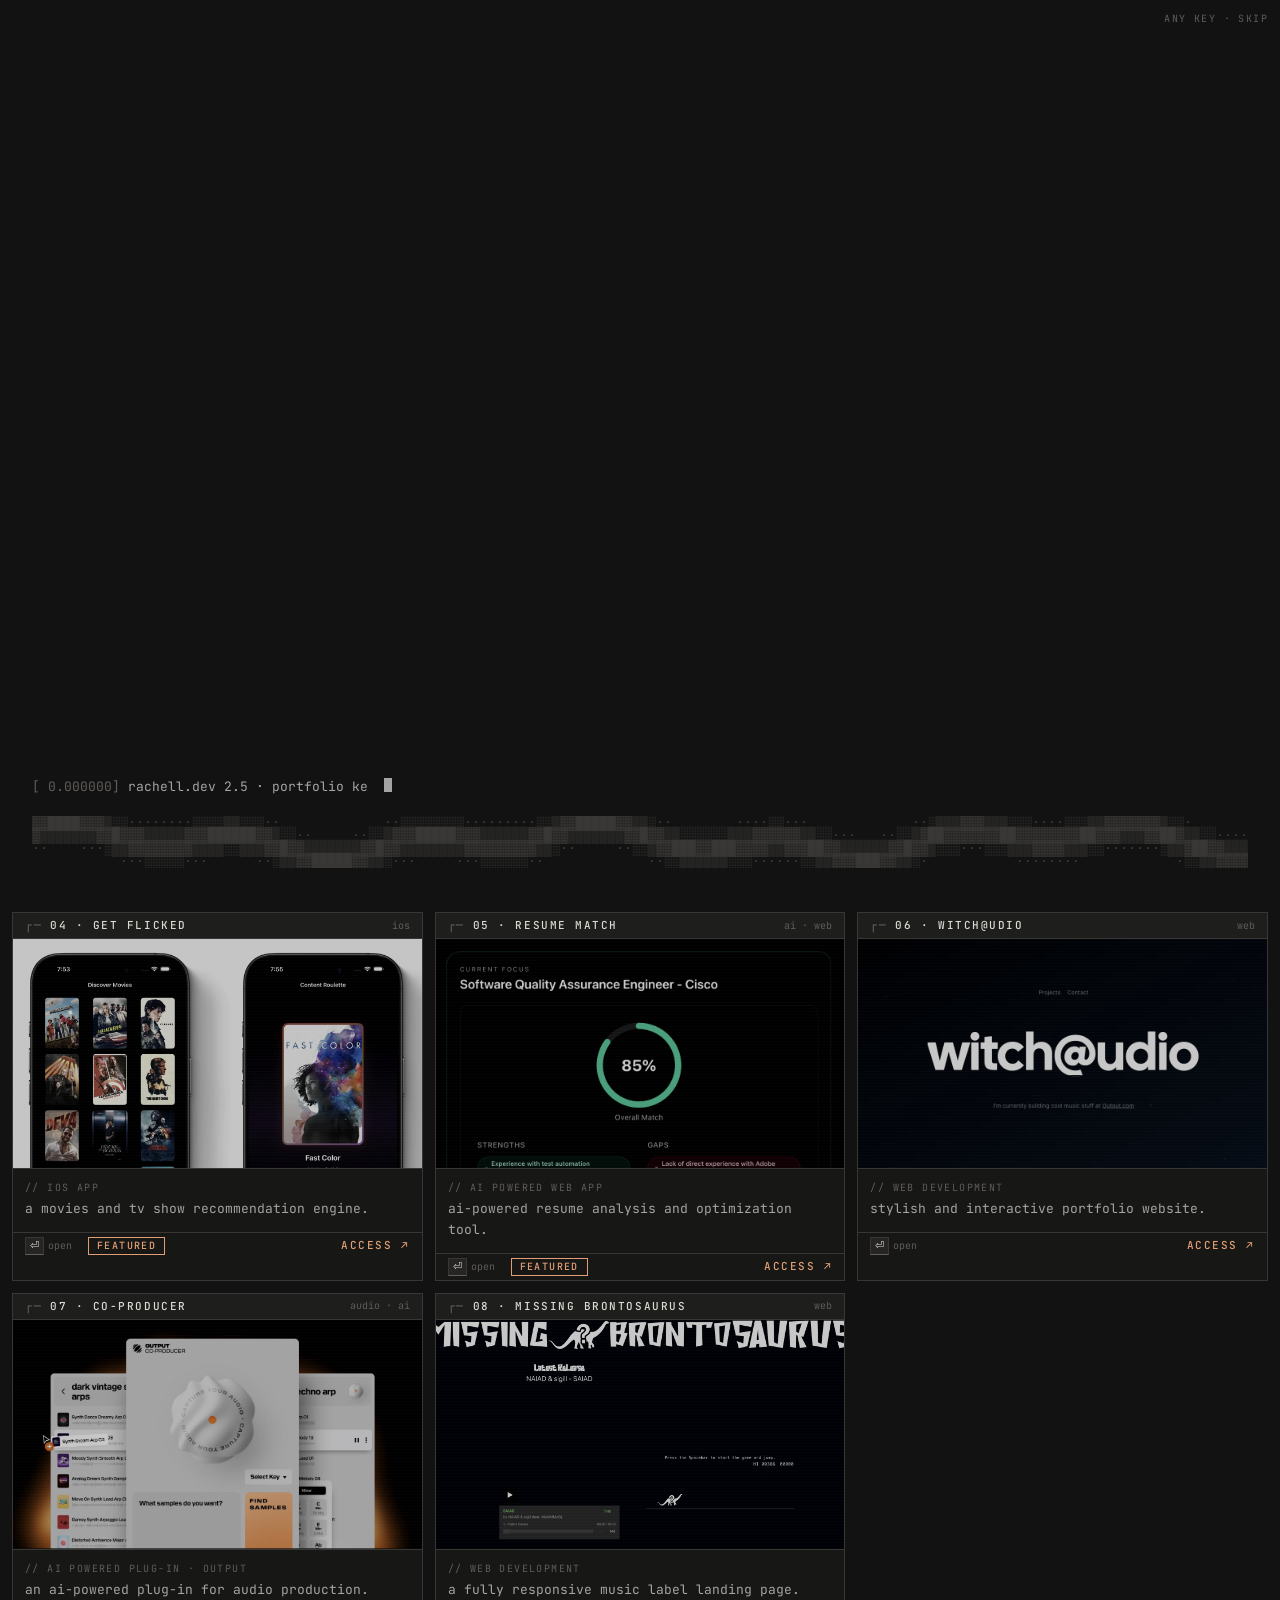
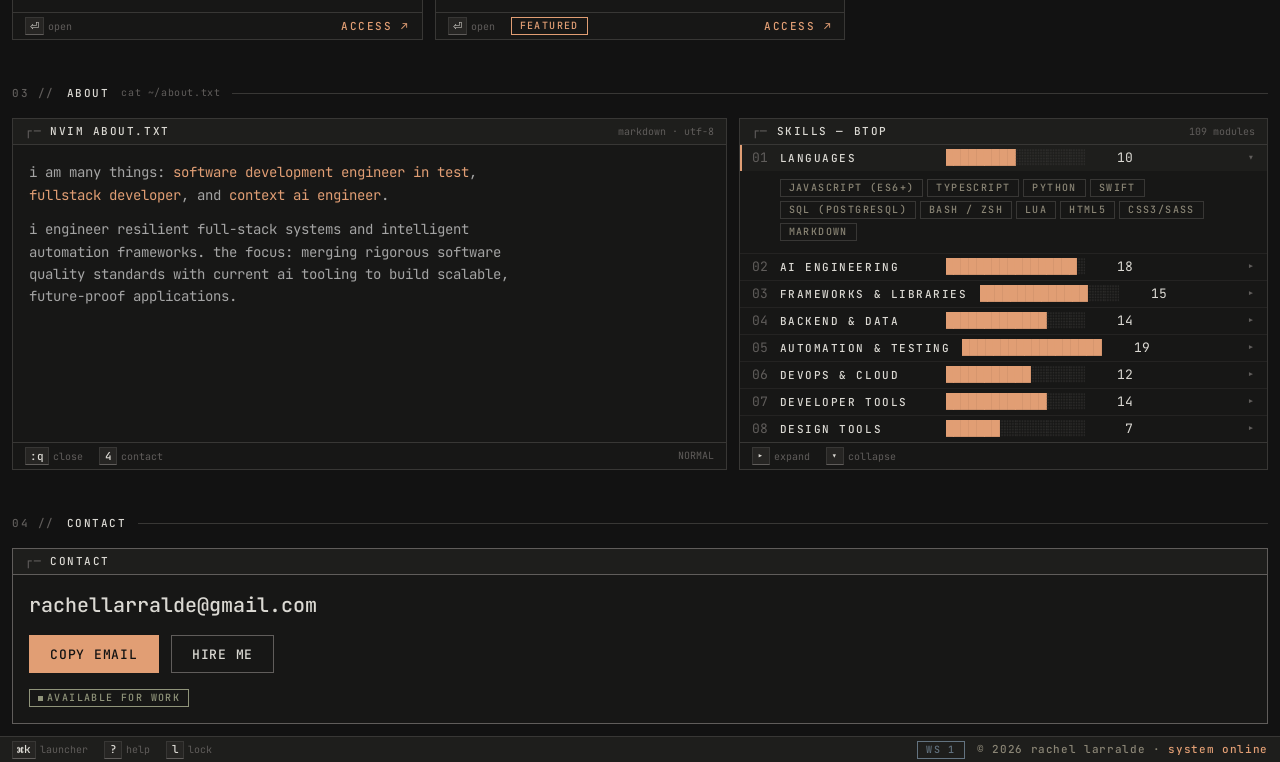
==== commit b35f2dbd: "feat: simplify pages, add ascii background, expand skills - remove alacritty terminal and btop monit" ====
--- a/index.html
+++ b/index.html
@@ -54,7 +54,6 @@
           <div class="hero__cta">
             <a href="#work" class="btn btn--lg">view work</a>
             <a href="/hire-me/" class="btn btn--lg btn--secondary">hire me</a>
-            <button class="kc kc--btn" type="button" data-action="terminal"><kbd>t</kbd><span>terminal</span></button>
             <button class="kc kc--btn" type="button" data-action="launcher"><kbd>⌘k</kbd><span>launcher</span></button>
           </div>
           <div class="hero__facts">
@@ -64,41 +63,6 @@
         </div>
       </div>
 
-      <!-- alacritty -->
-      <section class="panel panel--accent hero__term" aria-label="terminal">
-        <header class="panel__head"><span class="panel__title">alacritty</span><span class="panel__meta">zsh · interactive</span></header>
-        <div class="panel__body panel__body--flush">
-          <div class="term" id="term">
-            <div id="term-out"></div>
-            <form class="term__form" id="term-form" autocomplete="off">
-              <span class="p-user">rachel</span><span class="p-at">@</span><span class="p-host">rachell.dev</span><span class="p-cwd">~</span><span class="p-sym">❯</span>
-              <input class="term__input" id="term-input" type="text" aria-label="terminal command" placeholder="type help" spellcheck="false" autocapitalize="off" autocorrect="off" />
-            </form>
-          </div>
-        </div>
-        <footer class="panel__foot">
-          <span class="kc"><kbd>⏎</kbd><span>run</span></span>
-          <span class="kc"><kbd>↑↓</kbd><span>history</span></span>
-          <span class="kc"><kbd>⇥</kbd><span>complete</span></span>
-          <span class="kc"><kbd>^l</kbd><span>clear</span></span>
-        </footer>
-      </section>
-
-      <!-- btop -->
-      <section class="panel hero__mon" aria-label="system monitor">
-        <header class="panel__head"><span class="panel__title">btop</span><span class="panel__meta">uptime <span id="uptime">00:00:00</span></span></header>
-        <div class="panel__body mon">
-          <div class="mon__meters" id="mon-meters"></div>
-          <div class="divider">processes</div>
-          <div class="log" id="mon-procs"></div>
-          <div class="divider">status</div>
-          <div class="mon__row">
-            <span class="badge badge--ok badge--dot">available</span>
-            <span class="badge badge--info">remote · async</span>
-            <a class="kc" href="#contact"><kbd>4</kbd><span>contact</span></a>
-          </div>
-        </div>
-      </section>
     </section>
 
     <!-- ws 2 · work -->
@@ -127,20 +91,17 @@
 
     <!-- ws 4 · contact -->
     <section id="contact" class="screen" aria-label="contact">
-      <h2 class="screen__head"><span class="n">04 //</span> contact <span class="m">uplink</span></h2>
+      <h2 class="screen__head"><span class="n">04 //</span> contact</h2>
       <section class="panel panel--strong">
-        <header class="panel__head"><span class="panel__title">uplink</span><span class="panel__meta">smtp · ready</span></header>
+        <header class="panel__head"><span class="panel__title">contact</span></header>
         <div class="panel__body uplink">
-          <div class="term__line"><span class="p-user">rachel</span><span class="p-at">@</span><span class="p-host">rachell.dev</span><span class="p-cwd">~</span><span class="p-sym">❯</span><span class="p-cmd">mail -s "hello" rachellarralde@gmail.com</span></div>
           <p class="uplink__mail">rachellarralde@gmail.com</p>
           <div class="uplink__actions">
-            <a href="mailto:rachellarralde@gmail.com" class="btn btn--lg">initiate communication</a>
-            <button class="btn btn--lg btn--secondary" type="button" data-copy="rachellarralde@gmail.com">copy address</button>
-            <a href="/hire-me/" class="btn btn--lg btn--ghost">start a project ▸</a>
+            <button class="btn btn--lg" type="button" data-copy="rachellarralde@gmail.com">copy email</button>
+            <a href="/hire-me/" class="btn btn--lg btn--secondary">hire me</a>
           </div>
           <div class="hero__facts">
-            <span class="badge badge--ok badge--dot">accepting projects</span>
-            <span class="badge">web · automation · qa · ai</span>
+            <span class="badge badge--ok badge--dot">available for work</span>
           </div>
         </div>
       </section>
@@ -150,18 +111,19 @@
   <!-- bottom rail -->
   <footer class="bar bar--bottom">
     <button class="kc kc--btn" type="button" data-action="launcher"><kbd>⌘k</kbd><span>launcher</span></button>
-    <button class="kc kc--btn" type="button" data-action="terminal"><kbd>t</kbd><span>terminal</span></button>
     <button class="kc kc--btn" type="button" data-action="help"><kbd>?</kbd><span>help</span></button>
     <button class="kc kc--btn" type="button" data-action="lock"><kbd>l</kbd><span>lock</span></button>
     <span style="margin-left:auto;display:flex;gap:12px;align-items:center">
       <span class="badge badge--info" id="ws-badge">ws 1</span>
-      <span class="bar__copy"><span class="full">© 2025 rachel larralde · </span><span class="hl">system online</span></span>
+      <span class="bar__copy"><span class="full">© <span id="year">2025</span> rachel larralde · </span><span class="hl">system online</span></span>
     </span>
   </footer>
 
   <div id="toasts" class="toasts" aria-live="polite"></div>
 
   <script src="js/rachell-os.js" type="module"></script>
+  <script src="js/theme-switcher.js" type="module"></script>
+  <script src="js/ascii-bg.js" type="module"></script>
 </body>
 
 </html>
--- a/css/rachell.css
+++ b/css/rachell.css
@@ -306,3 +306,34 @@
   html{scroll-behavior:auto}
   .cursor{animation:none}
 }
+
+/* hire · email reveal */
+[hidden]{display:none!important}
+#reveal-mail{min-height:1.2em;margin:var(--space-5) 0}
+#reveal-mail.is-revealed{animation:reveal-in .32s ease-out}
+@keyframes reveal-in{from{opacity:.4;filter:blur(3px)}to{opacity:1;filter:none}}
+
+/* hire · single block */
+.desktop--single{place-content:center;justify-items:center;min-height:calc(100vh - 96px)}
+.hire{width:100%;max-width:760px}
+.hire__body{display:flex;flex-direction:column;gap:var(--space-5)}
+.hire__body .divider{margin-top:var(--space-4)}
+.hire__body .faq{margin:0 calc(var(--space-4) * -1)}
+.hire__body .brief__p{margin:0}
+#reveal-mail:empty{display:none}
+
+/* accent palette switcher (dev widget) */
+.palette{position:fixed;right:16px;bottom:44px;z-index:60;display:flex;flex-direction:column;align-items:flex-end;gap:6px;font:var(--type-meta)}
+.palette__toggle{display:flex;align-items:center;gap:8px;padding:6px 10px;background:var(--surface-panel);border:1px solid var(--border-default);color:var(--text-dim);cursor:pointer;font:inherit;letter-spacing:var(--ls-label);text-transform:uppercase}
+.palette__toggle:hover{border-color:var(--accent);color:var(--text-bright)}
+.palette__name{color:var(--accent)}
+.palette__list{display:flex;flex-direction:column;background:var(--surface-panel);border:1px solid var(--border-default);padding:4px;gap:2px}
+.palette__sw{display:flex;align-items:center;gap:8px;padding:5px 10px;background:none;border:0;cursor:pointer;color:var(--text-dim);font:inherit;text-transform:uppercase;letter-spacing:var(--ls-label)}
+.palette__sw:hover{background:var(--surface-hover);color:var(--text-bright)}
+.palette__sw.is-active{color:var(--text-bright)}
+.palette__dot{width:10px;height:10px;background:var(--sw);border:1px solid var(--border-hairline);flex:none}
+
+/* animated ascii background */
+html{background:var(--surface-root)}
+body{background:transparent}
+.ascii-bg{position:fixed;inset:0;z-index:-1;pointer-events:none;opacity:.9}
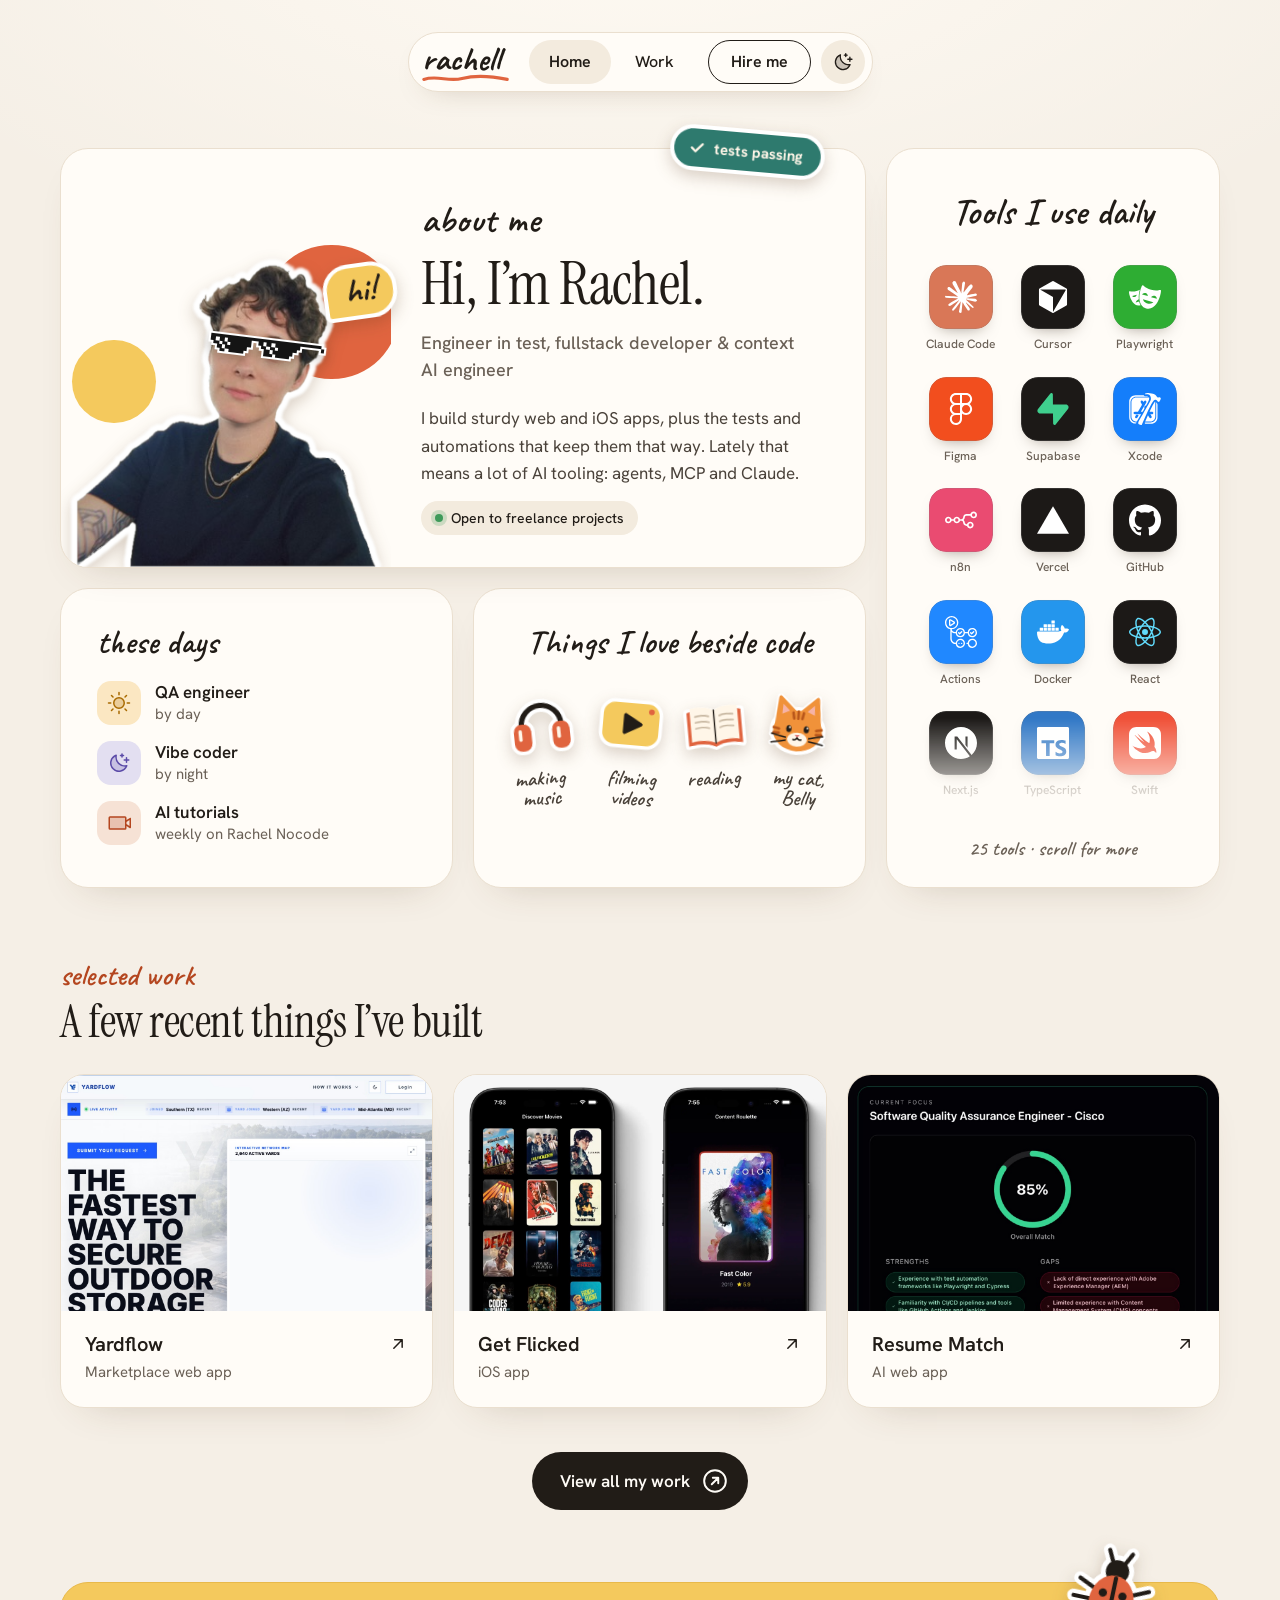
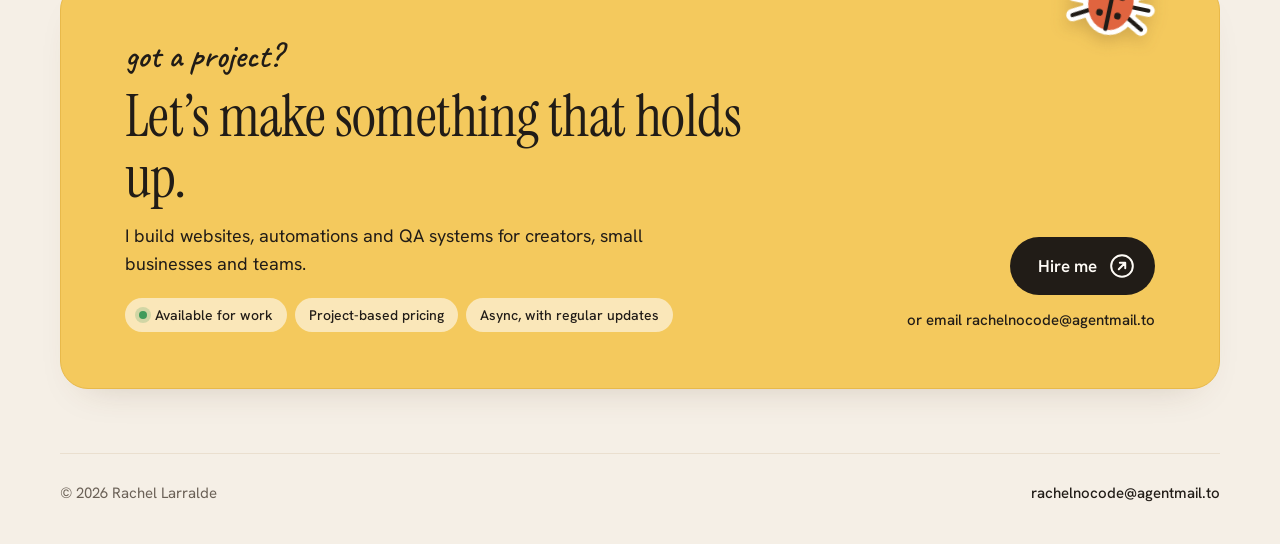
==== commit 98dc4940: "feat: redesign site as warm bento with light/dark themes - New Home, Work and Hire me pages replacin" ====
--- a/index.html
+++ b/index.html
@@ -1,129 +1,225 @@
-<!DOCTYPE html>
-<html lang="en">
-
+<!doctype html>
+<html lang="en" data-theme="light">
 <head>
-  <meta charset="UTF-8" />
-  <meta name="viewport" content="width=device-width, initial-scale=1.0" />
-  <meta name="description"
-    content="Rachel Larralde — freelance software development engineer in test, fullstack developer, and context ai engineer. portfolio and hire page." />
-  <meta name="author" content="Rachel Larralde" />
-  <meta name="theme-color" content="#121212" />
-  <link rel="icon" href="favicon.png" />
-  <title>rachell.dev // terminal</title>
-  <link rel="preconnect" href="https://fonts.googleapis.com" />
-  <link rel="preconnect" href="https://fonts.gstatic.com" crossorigin />
-  <link rel="stylesheet" href="css/rachell-tokens.css" />
-  <link rel="stylesheet" href="css/rachell.css" />
+  <meta charset="utf-8">
+  <meta name="viewport" content="width=device-width, initial-scale=1">
+  <script>(function(){try{var t=localStorage.getItem('rachell-theme');document.documentElement.setAttribute('data-theme',t==='dark'?'dark':'light')}catch(e){}})();</script>
+  <meta name="theme-color" content="#F5EFE6" media="(prefers-color-scheme: light)">
+  <meta name="theme-color" content="#141414" media="(prefers-color-scheme: dark)">
+  <link rel="icon" href="/favicon.png">
+  <link rel="preconnect" href="https://fonts.googleapis.com">
+  <link rel="preconnect" href="https://fonts.gstatic.com" crossorigin>
+  <link rel="stylesheet" href="https://fonts.googleapis.com/css2?family=Caveat:wght@500;600;700&family=Hanken+Grotesk:wght@400;500;600;700&family=Instrument+Serif:ital@0;1&display=swap">
+  <link rel="stylesheet" href="/css/site.css">
+  <script src="/js/site.js" defer></script>
+
+  <title>Rachel Larralde — engineer in test &amp; fullstack developer</title>
+  <meta name="description" content="Rachel Larralde builds sturdy web and iOS apps, plus the tests and automations that keep them that way. Engineer in test, fullstack developer and context AI engineer.">
+  <meta name="author" content="Rachel Larralde">
+  <meta property="og:type" content="website">
+  <meta property="og:title" content="Rachel Larralde — engineer in test &amp; fullstack developer">
+  <meta property="og:description" content="Sturdy web and iOS apps, plus the tests and automations that keep them that way.">
+  <meta name="twitter:card" content="summary">
 </head>
-
-<body class="is-booting">
-  <!-- boot splash (BootSequence) -->
-  <div id="boot" class="boot" aria-hidden="true"></div>
-
-  <!-- top rail (waybar) -->
-  <header class="bar bar--top" id="topbar">
-    <div class="bar__cell bar__left">
-      <button class="bar__launch" id="launcher-btn" aria-label="open launcher" title="launcher ⌘k">◆</button>
-      <nav class="ws" aria-label="workspaces">
-        <a href="#hero" class="ws__tab is-active"><span class="ws__n">1</span><span class="lbl">home</span></a>
-        <a href="#work" class="ws__tab"><span class="ws__n">2</span><span class="lbl">work</span></a>
-        <a href="#about" class="ws__tab"><span class="ws__n">3</span><span class="lbl">about</span></a>
-        <a href="#contact" class="ws__tab"><span class="ws__n">4</span><span class="lbl">contact</span></a>
-        <a href="/hire-me/" class="ws__tab ws__tab--hire"><span class="ws__n">▸</span><span class="lbl">hire me</span></a>
+<body>
+<div class="page">
+
+  <header class="site-header">
+    <div class="nav-pill">
+      <a class="wordmark" href="/" aria-label="Rachel Larralde, home">
+        <span class="wordmark__text" aria-hidden="true">rachell</span>
+        <svg class="wordmark__squiggle" viewBox="0 0 100 10" preserveAspectRatio="none" aria-hidden="true"><path d="M2 6 C18 1 30 9 46 5 S78 2 98 6"/></svg>
+      </a>
+      <nav aria-label="Main">
+        <ul class="nav-links">
+          <li class="nav-links__item--desk"><a class="nav-link" href="/" aria-current="page">Home</a></li>
+          <li class="nav-links__item--desk"><a class="nav-link" href="/work/">Work</a></li>
+          <li><a class="nav-hire" href="/hire-me/">Hire me</a></li>
+        </ul>
       </nav>
+      <button type="button" class="theme-toggle" aria-label="Switch to dark mode" aria-pressed="false" title="Switch to dark mode">
+        <svg class="theme-toggle__moon" viewBox="0 0 256 256" aria-hidden="true"><path d="M210.69,158.18A88,88,0,1,1,97.82,45.31,96.08,96.08,0,0,0,192,160,96.78,96.78,0,0,0,210.69,158.18Z" opacity="0.2"/><path d="M240,96a8,8,0,0,1-8,8H216v16a8,8,0,0,1-16,0V104H184a8,8,0,0,1,0-16h16V72a8,8,0,0,1,16,0V88h16A8,8,0,0,1,240,96ZM144,56h8v8a8,8,0,0,0,16,0V56h8a8,8,0,0,0,0-16h-8V32a8,8,0,0,0-16,0v8h-8a8,8,0,0,0,0,16Zm72.77,97a8,8,0,0,1,1.43,8A96,96,0,1,1,95.07,37.8a8,8,0,0,1,10.6,9.06A88.07,88.07,0,0,0,209.14,150.33,8,8,0,0,1,216.77,153Zm-19.39,14.88c-1.79.09-3.59.14-5.38.14A104.11,104.11,0,0,1,88,64c0-1.79,0-3.59.14-5.38A80,80,0,1,0,197.38,167.86Z"/></svg>
+        <svg class="theme-toggle__sun" viewBox="0 0 256 256" aria-hidden="true"><path d="M184,128a56,56,0,1,1-56-56A56,56,0,0,1,184,128Z" opacity="0.2"/><path d="M120,40V16a8,8,0,0,1,16,0V40a8,8,0,0,1-16,0Zm72,88a64,64,0,1,1-64-64A64.07,64.07,0,0,1,192,128Zm-16,0a48,48,0,1,0-48,48A48.05,48.05,0,0,0,176,128ZM58.34,69.66A8,8,0,0,0,69.66,58.34l-16-16A8,8,0,0,0,42.34,53.66Zm0,116.68-16,16a8,8,0,0,0,11.32,11.32l16-16a8,8,0,0,0-11.32-11.32ZM192,72a8,8,0,0,0,5.66-2.34l16-16a8,8,0,0,0-11.32-11.32l-16,16A8,8,0,0,0,192,72Zm5.66,114.34a8,8,0,0,0-11.32,11.32l16,16a8,8,0,0,0,11.32-11.32ZM48,128a8,8,0,0,0-8-8H16a8,8,0,0,0,0,16H40A8,8,0,0,0,48,128Zm80,80a8,8,0,0,0-8,8v24a8,8,0,0,0,16,0V216A8,8,0,0,0,128,208Zm112-88H216a8,8,0,0,0,0,16h24a8,8,0,0,0,0-16Z"/></svg>
+      </button>
+      <button type="button" class="menu-toggle" aria-label="Menu" aria-expanded="false" aria-controls="site-menu">
+        <svg class="ic menu-toggle__open" viewBox="0 0 24 24" aria-hidden="true"><path d="M4 9 H20 M4 15 H20"/></svg>
+        <svg class="ic menu-toggle__close" viewBox="0 0 24 24" aria-hidden="true"><path d="M6 6 L18 18 M18 6 L6 18"/></svg>
+      </button>
     </div>
-    <div class="bar__cell bar__center"><span id="clock">--:--:--</span>&nbsp;·&nbsp;<span id="date"></span></div>
-    <div class="bar__cell bar__right">
-      <span id="bar-cpu" class="meter meter--sm" aria-hidden="true"></span>
-      <span id="bar-mem" class="meter meter--sm" aria-hidden="true"></span>
-      <span class="badge badge--ok badge--dot">online</span>
-      <button class="bar__icon" id="power-btn" aria-label="lock session" title="lock (l)">⏻</button>
-    </div>
+    <nav class="nav-menu" id="site-menu" aria-label="Menu" hidden>
+      <a class="nav-menu__link" href="/" aria-current="page">Home<svg class="ic" viewBox="0 0 24 24" aria-hidden="true"><path d="M7 17 L17 7 M8 7 H17 V16"/></svg></a>
+      <a class="nav-menu__link" href="/work/">Work<svg class="ic" viewBox="0 0 24 24" aria-hidden="true"><path d="M7 17 L17 7 M8 7 H17 V16"/></svg></a>
+      <a class="nav-menu__link" href="/hire-me/">Hire me<svg class="ic" viewBox="0 0 24 24" aria-hidden="true"><path d="M7 17 L17 7 M8 7 H17 V16"/></svg></a>
+    </nav>
   </header>
 
-  <main class="desktop">
-    <!-- ws 1 · home -->
-    <section id="hero" class="screen hero" aria-label="home">
-      <div class="panel panel--flush hero__banner">
-        <div class="hero__rain" id="hero-rain" aria-hidden="true"></div>
-        <span class="panel__scan" aria-hidden="true"></span>
-        <div class="hero__inner">
-          <span class="hero__sub">section 9 // portfolio</span>
-          <pre class="banner" id="banner" aria-label="RACHELL">RACHELL</pre>
-          <h1 class="hero__role"><span class="p-sym">❯</span><span id="role" aria-live="polite">software development engineer in test</span><span class="cursor" aria-hidden="true"></span></h1>
-          <div class="hero__cta">
-            <a href="#work" class="btn btn--lg">view work</a>
-            <a href="/hire-me/" class="btn btn--lg btn--secondary">hire me</a>
-            <button class="kc kc--btn" type="button" data-action="launcher"><kbd>⌘k</kbd><span>launcher</span></button>
-          </div>
-          <div class="hero__facts">
-            <span class="badge badge--ok badge--dot">accepting freelance projects</span>
-            <span class="badge">web · ios · automation · ai</span>
-          </div>
+  <main class="site-main site-main--home" id="main">
+
+    <section class="bento" aria-label="Intro">
+
+      <article class="card intro">
+        <div class="intro__media">
+          <div class="intro__photo">
+            <div class="intro__figure">
+              <span class="intro__blob intro__blob--coral"></span>
+              <span class="intro__blob intro__blob--butter"></span>
+              <img class="intro__img sticker" src="/assets/site/img/rachel-cutout.png" alt="Rachel Larralde" width="355" height="347">
+              <div class="shades"><img class="shades__img" src="/assets/site/stickers/shades.svg" alt=""></div>
+            </div>
+          </div>
+          <span class="hi-bubble sticker wiggle" aria-hidden="true">hi!</span>
         </div>
-      </div>
+        <span class="tests-pill sticker wiggle">
+          <svg class="ic" viewBox="0 0 24 24" aria-hidden="true"><path d="M5 12.5 L10 17 L19 7"/></svg>tests passing
+        </span>
+        <div class="intro__body">
+          <span class="hand intro__eyebrow">about me</span>
+          <h1 class="serif display-2 intro__title">Hi, I’m Rachel.</h1>
+          <p class="intro__role">Engineer in test, fullstack developer &amp; context AI engineer</p>
+          <p class="intro__text">I build sturdy web and iOS apps, plus the tests and automations that keep them that way. Lately that means a lot of AI tooling: agents, MCP and Claude.</p>
+          <span class="chip intro__chip"><span class="dot" aria-hidden="true"></span>Open to freelance projects</span>
+        </div>
+      </article>
+
+      <article class="card tools" aria-labelledby="tools-h">
+        <h2 class="hand card-label--lg" id="tools-h">Tools I use daily</h2>
+        <div class="tools__frame">
+          <div class="tools__scroll" tabindex="0" role="region" aria-label="Tools, scrollable">
+            <ul class="tools__grid">
+              <li class="tool" title="Claude Code"><img class="tool__icon wiggle" src="/assets/site/logos/claude.svg" alt="" width="64" height="64"><span class="tool__name">Claude Code</span></li>
+              <li class="tool" title="Cursor"><img class="tool__icon wiggle" src="/assets/site/logos/cursor.svg" alt="" width="64" height="64"><span class="tool__name">Cursor</span></li>
+              <li class="tool" title="Playwright"><img class="tool__icon wiggle" src="/assets/site/logos/playwright.svg" alt="" width="64" height="64"><span class="tool__name">Playwright</span></li>
+              <li class="tool" title="Figma"><img class="tool__icon wiggle" src="/assets/site/logos/figma.svg" alt="" width="64" height="64"><span class="tool__name">Figma</span></li>
+              <li class="tool" title="Supabase"><img class="tool__icon wiggle" src="/assets/site/logos/supabase.svg" alt="" width="64" height="64"><span class="tool__name">Supabase</span></li>
+              <li class="tool" title="Xcode"><img class="tool__icon wiggle" src="/assets/site/logos/xcode.svg" alt="" width="64" height="64"><span class="tool__name">Xcode</span></li>
+              <li class="tool" title="n8n"><img class="tool__icon wiggle" src="/assets/site/logos/n8n.svg" alt="" width="64" height="64"><span class="tool__name">n8n</span></li>
+              <li class="tool" title="Vercel"><img class="tool__icon wiggle" src="/assets/site/logos/vercel.svg" alt="" width="64" height="64"><span class="tool__name">Vercel</span></li>
+              <li class="tool" title="GitHub"><img class="tool__icon wiggle" src="/assets/site/logos/github.svg" alt="" width="64" height="64"><span class="tool__name">GitHub</span></li>
+              <li class="tool" title="Actions"><img class="tool__icon wiggle" src="/assets/site/logos/githubactions.svg" alt="" width="64" height="64"><span class="tool__name">Actions</span></li>
+              <li class="tool" title="Docker"><img class="tool__icon wiggle" src="/assets/site/logos/docker.svg" alt="" width="64" height="64"><span class="tool__name">Docker</span></li>
+              <li class="tool" title="React"><img class="tool__icon wiggle" src="/assets/site/logos/react.svg" alt="" width="64" height="64"><span class="tool__name">React</span></li>
+              <li class="tool" title="Next.js"><img class="tool__icon wiggle" src="/assets/site/logos/nextdotjs.svg" alt="" width="64" height="64"><span class="tool__name">Next.js</span></li>
+              <li class="tool" title="TypeScript"><img class="tool__icon wiggle" src="/assets/site/logos/typescript.svg" alt="" width="64" height="64"><span class="tool__name">TypeScript</span></li>
+              <li class="tool" title="Swift"><img class="tool__icon wiggle" src="/assets/site/logos/swift.svg" alt="" width="64" height="64"><span class="tool__name">Swift</span></li>
+              <li class="tool" title="Python"><img class="tool__icon wiggle" src="/assets/site/logos/python.svg" alt="" width="64" height="64"><span class="tool__name">Python</span></li>
+              <li class="tool" title="Postgres"><img class="tool__icon wiggle" src="/assets/site/logos/postgresql.svg" alt="" width="64" height="64"><span class="tool__name">Postgres</span></li>
+              <li class="tool" title="Node.js"><img class="tool__icon wiggle" src="/assets/site/logos/nodedotjs.svg" alt="" width="64" height="64"><span class="tool__name">Node.js</span></li>
+              <li class="tool" title="Cypress"><img class="tool__icon wiggle" src="/assets/site/logos/cypress.svg" alt="" width="64" height="64"><span class="tool__name">Cypress</span></li>
+              <li class="tool" title="Selenium"><img class="tool__icon wiggle" src="/assets/site/logos/selenium.svg" alt="" width="64" height="64"><span class="tool__name">Selenium</span></li>
+              <li class="tool" title="Appium"><img class="tool__icon wiggle" src="/assets/site/logos/appium.svg" alt="" width="64" height="64"><span class="tool__name">Appium</span></li>
+              <li class="tool" title="Tailwind"><img class="tool__icon wiggle" src="/assets/site/logos/tailwindcss.svg" alt="" width="64" height="64"><span class="tool__name">Tailwind</span></li>
+              <li class="tool" title="Stripe"><img class="tool__icon wiggle" src="/assets/site/logos/stripe.svg" alt="" width="64" height="64"><span class="tool__name">Stripe</span></li>
+              <li class="tool" title="Convex"><img class="tool__icon wiggle" src="/assets/site/logos/convex.svg" alt="" width="64" height="64"><span class="tool__name">Convex</span></li>
+              <li class="tool" title="Notion"><img class="tool__icon wiggle" src="/assets/site/logos/notion.svg" alt="" width="64" height="64"><span class="tool__name">Notion</span></li>
+            </ul>
+          </div>
+        </div>
+        <span class="hand hand--muted tools__hint">25 tools · scroll for more</span>
+      </article>
+
+      <article class="card now" aria-labelledby="now-h">
+        <h2 class="hand card-label" id="now-h">these days</h2>
+        <ul class="now-list">
+          <li class="now-row">
+            <span class="now-row__icon now-row__icon--sun"><svg class="ic-fill" viewBox="0 0 256 256" aria-hidden="true"><path d="M184,128a56,56,0,1,1-56-56A56,56,0,0,1,184,128Z" opacity="0.2"/><path d="M120,40V16a8,8,0,0,1,16,0V40a8,8,0,0,1-16,0Zm72,88a64,64,0,1,1-64-64A64.07,64.07,0,0,1,192,128Zm-16,0a48,48,0,1,0-48,48A48.05,48.05,0,0,0,176,128ZM58.34,69.66A8,8,0,0,0,69.66,58.34l-16-16A8,8,0,0,0,42.34,53.66Zm0,116.68-16,16a8,8,0,0,0,11.32,11.32l16-16a8,8,0,0,0-11.32-11.32ZM192,72a8,8,0,0,0,5.66-2.34l16-16a8,8,0,0,0-11.32-11.32l-16,16A8,8,0,0,0,192,72Zm5.66,114.34a8,8,0,0,0-11.32,11.32l16,16a8,8,0,0,0,11.32-11.32ZM48,128a8,8,0,0,0-8-8H16a8,8,0,0,0,0,16H40A8,8,0,0,0,48,128Zm80,80a8,8,0,0,0-8,8v24a8,8,0,0,0,16,0V216A8,8,0,0,0,128,208Zm112-88H216a8,8,0,0,0,0,16h24a8,8,0,0,0,0-16Z"/></svg></span>
+            <span class="now-row__text"><span class="now-row__title">QA engineer</span><span class="now-row__sub">by day</span></span>
+          </li>
+          <li class="now-row">
+            <span class="now-row__icon now-row__icon--moon"><svg class="ic-fill" viewBox="0 0 256 256" aria-hidden="true"><path d="M210.69,158.18A88,88,0,1,1,97.82,45.31,96.08,96.08,0,0,0,192,160,96.78,96.78,0,0,0,210.69,158.18Z" opacity="0.2"/><path d="M240,96a8,8,0,0,1-8,8H216v16a8,8,0,0,1-16,0V104H184a8,8,0,0,1,0-16h16V72a8,8,0,0,1,16,0V88h16A8,8,0,0,1,240,96ZM144,56h8v8a8,8,0,0,0,16,0V56h8a8,8,0,0,0,0-16h-8V32a8,8,0,0,0-16,0v8h-8a8,8,0,0,0,0,16Zm72.77,97a8,8,0,0,1,1.43,8A96,96,0,1,1,95.07,37.8a8,8,0,0,1,10.6,9.06A88.07,88.07,0,0,0,209.14,150.33,8,8,0,0,1,216.77,153Zm-19.39,14.88c-1.79.09-3.59.14-5.38.14A104.11,104.11,0,0,1,88,64c0-1.79,0-3.59.14-5.38A80,80,0,1,0,197.38,167.86Z"/></svg></span>
+            <span class="now-row__text"><span class="now-row__title">Vibe coder</span><span class="now-row__sub">by night</span></span>
+          </li>
+          <li class="now-row">
+            <span class="now-row__icon now-row__icon--video"><svg class="ic-fill" viewBox="0 0 256 256" aria-hidden="true"><path d="M200,72V184a8,8,0,0,1-8,8H32a8,8,0,0,1-8-8V72a8,8,0,0,1,8-8H192A8,8,0,0,1,200,72Z" opacity="0.2"/><path d="M251.77,73a8,8,0,0,0-8.21.39L208,97.05V72a16,16,0,0,0-16-16H32A16,16,0,0,0,16,72V184a16,16,0,0,0,16,16H192a16,16,0,0,0,16-16V159l35.56,23.71A8,8,0,0,0,248,184a8,8,0,0,0,8-8V80A8,8,0,0,0,251.77,73ZM192,184H32V72H192V184Zm48-22.95-32-21.33V116.28L240,95Z"/></svg></span>
+            <span class="now-row__text"><span class="now-row__title">AI tutorials</span><span class="now-row__sub">weekly on Rachel Nocode</span></span>
+          </li>
+        </ul>
+      </article>
+
+      <article class="card love" aria-labelledby="love-h">
+        <h2 class="hand card-label" id="love-h">Things I love beside code</h2>
+        <ul class="love-list">
+          <li class="love-item">
+            <img class="love-item__sticker sticker wiggle" style="--r:-6deg" src="/assets/site/stickers/headphones.svg" alt="" width="70" height="70">
+            <span class="hand love-item__label" style="--r:-4deg">making music</span>
+          </li>
+          <li class="love-item">
+            <img class="love-item__sticker sticker wiggle" style="--r:5deg" src="/assets/site/stickers/play.svg" alt="" width="70" height="70">
+            <span class="hand love-item__label" style="--r:3deg">filming videos</span>
+          </li>
+          <li class="love-item">
+            <img class="love-item__sticker sticker wiggle" style="--r:-5deg" src="/assets/site/stickers/book.svg" alt="" width="70" height="70">
+            <span class="hand love-item__label" style="--r:-2deg">reading</span>
+          </li>
+          <li class="love-item">
+            <img class="love-item__sticker sticker wiggle" style="--r:4deg" src="/assets/site/stickers/cat.svg" alt="" width="70" height="70">
+            <span class="hand love-item__label" style="--r:3deg">my cat, Belly</span>
+          </li>
+        </ul>
+      </article>
 
     </section>
 
-    <!-- ws 2 · work -->
-    <section id="work" class="screen" aria-label="work">
-      <h2 class="screen__head"><span class="n">02 //</span> work <span class="m">~/work · ls -la</span></h2>
-      <div class="filters" id="filters" role="tablist" aria-label="filter projects"></div>
-      <div id="projects-grid" class="proj-grid"><p class="faint">probing projects…</p></div>
+    <section class="selected" aria-labelledby="sel-h">
+      <div class="section-head">
+        <span class="hand hand--coral eyebrow">selected work</span>
+        <h2 class="serif section-title" id="sel-h">A few recent things I’ve built</h2>
+      </div>
+      <div class="project-grid">
+        <a class="project-card lift" href="https://getyardflow.com" target="_blank" rel="noopener">
+          <img class="project-card__img" src="/assets/site/img/yardflow.jpg" alt="Yardflow screenshot" width="1200" height="750" loading="lazy">
+          <div class="project-card__body">
+            <div class="project-card__head"><h3 class="project-card__title">Yardflow</h3><svg class="ic" viewBox="0 0 24 24" aria-hidden="true"><path d="M7 17 L17 7 M8 7 H17 V16"/></svg></div>
+            <span class="project-card__cat">Marketplace web app</span>
+            <span class="visually-hidden">(opens in a new tab)</span>
+          </div>
+        </a>
+        <a class="project-card lift" href="https://getflicked.app" target="_blank" rel="noopener">
+          <img class="project-card__img" src="/assets/site/img/flicked.jpg" alt="Get Flicked screenshot" width="1200" height="1079" loading="lazy">
+          <div class="project-card__body">
+            <div class="project-card__head"><h3 class="project-card__title">Get Flicked</h3><svg class="ic" viewBox="0 0 24 24" aria-hidden="true"><path d="M7 17 L17 7 M8 7 H17 V16"/></svg></div>
+            <span class="project-card__cat">iOS app</span>
+            <span class="visually-hidden">(opens in a new tab)</span>
+          </div>
+        </a>
+        <a class="project-card lift" href="https://www.resumematch.online" target="_blank" rel="noopener">
+          <img class="project-card__img" src="/assets/site/img/resume-match-dashboard.jpg" alt="Resume Match screenshot" width="1200" height="1026" loading="lazy">
+          <div class="project-card__body">
+            <div class="project-card__head"><h3 class="project-card__title">Resume Match</h3><svg class="ic" viewBox="0 0 24 24" aria-hidden="true"><path d="M7 17 L17 7 M8 7 H17 V16"/></svg></div>
+            <span class="project-card__cat">AI web app</span>
+            <span class="visually-hidden">(opens in a new tab)</span>
+          </div>
+        </a>
+      </div>
+      <div class="btn-row selected__more">
+        <a class="btn lift" href="/work/">View all my work<svg class="ic btn__icon" viewBox="0 0 24 24" aria-hidden="true"><circle cx="12" cy="12" r="10"/><path d="M9 15 L15 9 M10 9 H15 V14"/></svg></a>
+      </div>
     </section>
 
-    <!-- ws 3 · about -->
-    <section id="about" class="screen" aria-label="about">
-      <h2 class="screen__head"><span class="n">03 //</span> about <span class="m">cat ~/about.txt</span></h2>
-      <div class="tiles tiles--2">
-        <section class="panel">
-          <header class="panel__head"><span class="panel__title">nvim  about.txt</span><span class="panel__meta">markdown · utf-8</span></header>
-          <div class="panel__body prose" id="about-text"></div>
-          <footer class="panel__foot"><span class="kc"><kbd>:q</kbd><span>close</span></span><span class="kc"><kbd>4</kbd><span>contact</span></span><span style="margin-left:auto">NORMAL</span></footer>
-        </section>
-        <section class="panel">
-          <header class="panel__head"><span class="panel__title">skills — btop</span><span class="panel__meta" id="skills-meta"></span></header>
-          <div class="panel__body panel__body--flush skills" id="skills"></div>
-          <footer class="panel__foot"><span class="kc"><kbd>▸</kbd><span>expand</span></span><span class="kc"><kbd>▾</kbd><span>collapse</span></span></footer>
-        </section>
-      </div>
+    <section class="card hire-band" aria-labelledby="hire-h">
+      <div class="hire-band__text">
+        <span class="hand hire-band__eyebrow">got a project?</span>
+        <h2 class="serif hire-band__title" id="hire-h">Let’s make something that holds up.</h2>
+        <p class="hire-band__lede">I build websites, automations and QA systems for creators, small businesses and teams.</p>
+        <ul class="chip-row">
+          <li class="chip chip--glass"><span class="dot" aria-hidden="true"></span>Available for work</li>
+          <li class="chip chip--glass">Project-based pricing</li>
+          <li class="chip chip--glass">Async, with regular updates</li>
+        </ul>
+      </div>
+      <div class="hire-band__actions">
+        <a class="btn btn--ink0 lift" href="/hire-me/">Hire me<svg class="ic btn__icon" viewBox="0 0 24 24" aria-hidden="true"><circle cx="12" cy="12" r="10"/><path d="M9 15 L15 9 M10 9 H15 V14"/></svg></a>
+        <a class="hire-band__email" href="mailto:rachelnocode@agentmail.to">or email rachelnocode@agentmail.to</a>
+      </div>
+      <img class="hire-band__sticker sticker wiggle" src="/assets/site/stickers/bug.svg" alt="" width="100" height="100">
     </section>
 
-    <!-- ws 4 · contact -->
-    <section id="contact" class="screen" aria-label="contact">
-      <h2 class="screen__head"><span class="n">04 //</span> contact</h2>
-      <section class="panel panel--strong">
-        <header class="panel__head"><span class="panel__title">contact</span></header>
-        <div class="panel__body uplink">
-          <p class="uplink__mail">rachellarralde@gmail.com</p>
-          <div class="uplink__actions">
-            <button class="btn btn--lg" type="button" data-copy="rachellarralde@gmail.com">copy email</button>
-            <a href="/hire-me/" class="btn btn--lg btn--secondary">hire me</a>
-          </div>
-          <div class="hero__facts">
-            <span class="badge badge--ok badge--dot">available for work</span>
-          </div>
-        </div>
-      </section>
-    </section>
   </main>
 
-  <!-- bottom rail -->
-  <footer class="bar bar--bottom">
-    <button class="kc kc--btn" type="button" data-action="launcher"><kbd>⌘k</kbd><span>launcher</span></button>
-    <button class="kc kc--btn" type="button" data-action="help"><kbd>?</kbd><span>help</span></button>
-    <button class="kc kc--btn" type="button" data-action="lock"><kbd>l</kbd><span>lock</span></button>
-    <span style="margin-left:auto;display:flex;gap:12px;align-items:center">
-      <span class="badge badge--info" id="ws-badge">ws 1</span>
-      <span class="bar__copy"><span class="full">© <span id="year">2025</span> rachel larralde · </span><span class="hl">system online</span></span>
-    </span>
+  <footer class="site-footer">
+    <span>© <span data-year>2026</span> Rachel Larralde</span>
+    <a class="site-footer__email" href="mailto:rachelnocode@agentmail.to">rachelnocode@agentmail.to</a>
   </footer>
 
-  <div id="toasts" class="toasts" aria-live="polite"></div>
-
-  <script src="js/rachell-os.js" type="module"></script>
-  <script src="js/theme-switcher.js" type="module"></script>
-  <script src="js/ascii-bg.js" type="module"></script>
+</div>
 </body>
-
 </html>
--- a/css/site.css
+++ b/css/site.css
@@ -0,0 +1,827 @@
+/* =====================================================================
+   rachell.dev — "warm bento" shared stylesheet
+   Tokens, base styles and every shared component. Page extras live in
+   /css/work.css and /css/hire.css.
+
+   HEAD SNIPPET (copy verbatim into every page, then set title/meta):
+   ---------------------------------------------------------------------
+   <meta charset="utf-8">
+   <meta name="viewport" content="width=device-width, initial-scale=1">
+   <script>(function(){try{var t=localStorage.getItem('rachell-theme');document.documentElement.setAttribute('data-theme',t==='dark'?'dark':'light')}catch(e){}})();</script>
+   <meta name="theme-color" content="#F5EFE6" media="(prefers-color-scheme: light)">
+   <meta name="theme-color" content="#141414" media="(prefers-color-scheme: dark)">
+   <link rel="icon" href="/favicon.png">
+   <link rel="preconnect" href="https://fonts.googleapis.com">
+   <link rel="preconnect" href="https://fonts.gstatic.com" crossorigin>
+   <link rel="stylesheet" href="https://fonts.googleapis.com/css2?family=Caveat:wght@500;600;700&family=Hanken+Grotesk:wght@400;500;600;700&family=Instrument+Serif:ital@0;1&display=swap">
+   <link rel="stylesheet" href="/css/site.css">
+   <script src="/js/site.js" defer></script>
+   ---------------------------------------------------------------------
+   Also: <html lang="en" data-theme="light">, and body markup:
+   <body><div class="page"> header.site-header · main.site-main · footer.site-footer </div></body>
+   Copy the header/footer markup from /index.html (only change aria-current).
+
+   CLASS INDEX
+   ---------------------------------------------------------------------
+   Layout      .page .container .site-main .site-main--home
+   Type        .hand .hand--coral .hand--muted .serif .display-1 .display-2
+               .section-head .eyebrow .section-title .card-label .card-label--lg
+               .lede .body-text .visually-hidden
+   Nav         .site-header .nav-pill .wordmark .wordmark__text .wordmark__squiggle
+               .nav-links .nav-links__item--desk .nav-link .nav-hire
+               .menu-toggle .menu-toggle__open .menu-toggle__close
+               .nav-menu .nav-menu__link          (active = aria-current="page")
+   Theme       .theme-toggle .theme-toggle__moon .theme-toggle__sun   .stars .star
+   Footer      .site-footer .site-footer__email
+   Card        .card .lift
+   Buttons     .btn .btn--ink0 .btn--outline .btn--block .btn__icon .btn-row
+   Chips       .chip .chip--glass .chip-row .dot
+   Stickers    .sticker .wiggle (rotation via --r, e.g. style="--r:-6deg")
+               .hi-bubble .tests-pill
+   Shades      .shades .shades__img
+   Tools       .tools .tools__frame .tools__scroll .tools__grid .tool .tool__icon .tool__name .tools__hint
+   Projects    .project-grid .project-card .project-card__img .project-card__body
+               .project-card__head .project-card__title .project-card__cat .project-card__desc
+               .project-card--detailed
+   Hire band   .hire-band .hire-band__text .hire-band__eyebrow .hire-band__title .hire-band__lede
+               .hire-band__actions .hire-band__email .hire-band__sticker
+   Home only   .bento .intro .intro__media .intro__photo .intro__figure .intro__blob(--coral|--butter)
+               .intro__img .intro__body .intro__eyebrow .intro__title .intro__role .intro__text .intro__chip
+               .now .now-list .now-row .now-row__icon(--sun|--moon|--video) .now-row__title .now-row__sub
+               .love .love-list .love-item .love-item__sticker .love-item__label
+               .selected .selected__more
+   Icons       .ic (stroke icon), .ic-fill (fill currentColor)
+
+   BREAKPOINTS   phone < 700 · tablet 700–1099 · desktop ≥ 1100 · nav switches at 900
+   ===================================================================== */
+
+
+/* ---------- Tokens ---------- */
+@property --bg { syntax: '<color>'; inherits: true; initial-value: #F5EFE6; }
+@property --card { syntax: '<color>'; inherits: true; initial-value: #FFFCF7; }
+@property --line { syntax: '<color>'; inherits: true; initial-value: #EADFCF; }
+@property --ink { syntax: '<color>'; inherits: true; initial-value: #211C17; }
+@property --muted { syntax: '<color>'; inherits: true; initial-value: #6B6157; }
+@property --body { syntax: '<color>'; inherits: true; initial-value: #4A423A; }
+@property --coral { syntax: '<color>'; inherits: true; initial-value: #E0643F; }
+@property --coralText { syntax: '<color>'; inherits: true; initial-value: #B4461F; }
+@property --teal { syntax: '<color>'; inherits: true; initial-value: #2E7A6E; }
+@property --chip { syntax: '<color>'; inherits: true; initial-value: #F3EBDE; }
+@property --green { syntax: '<color>'; inherits: true; initial-value: #3F9A5A; }
+@property --glow { syntax: '<color>'; inherits: true; initial-value: #FFFBF4; }
+
+:root {
+  --bg: #F5EFE6;
+  --card: #FFFCF7;
+  --line: #EADFCF;
+  --ink: #211C17;
+  --muted: #6B6157;
+  --body: #4A423A;
+  --coral: #E0643F;
+  --coralText: #B4461F;
+  --butter: #F4C95D;
+  --teal: #2E7A6E;
+  --chip: #F3EBDE;
+  --green: #3F9A5A;
+  --glow: #FFFBF4;
+
+  /* Fixed in both themes */
+  --ink0: #211C17;
+  --cream: #FFF6E8;
+  --paper: #FFFCF7;
+  --butter-edge: #E8B94A;
+
+  --font-display: 'Instrument Serif', Georgia, serif;
+  --font-body: 'Hanken Grotesk', ui-sans-serif, system-ui, sans-serif;
+  --font-hand: 'Caveat', cursive;
+
+  --radius-card: 28px;
+  --radius-tile: 24px;
+  --shadow-card: 0 18px 40px -26px rgba(90, 60, 30, 0.28);
+  --shadow-tile: 0 18px 40px -28px rgba(90, 60, 30, 0.3);
+  --shadow-lift: 0 26px 50px -26px rgba(90, 60, 30, 0.4);
+  --shadow-float: 0 12px 30px -20px rgba(90, 60, 30, 0.35);
+  --shadow-sticker: drop-shadow(0 6px 8px rgba(80, 50, 20, 0.22));
+  --spring: cubic-bezier(.3, 1.5, .5, 1);
+  --t-theme: .45s ease;
+
+  --content: 1160px;
+  --gutter: 40px;
+
+  color-scheme: light;
+  transition: --bg var(--t-theme), --card var(--t-theme), --line var(--t-theme), --ink var(--t-theme),
+    --muted var(--t-theme), --body var(--t-theme), --coral var(--t-theme), --coralText var(--t-theme),
+    --teal var(--t-theme), --chip var(--t-theme), --green var(--t-theme), --glow var(--t-theme);
+}
+
+[data-theme="dark"] {
+  --bg: #141414;
+  --card: #1F1F1F;
+  --line: #333333;
+  --ink: #F2F2F2;
+  --muted: #A6A6A6;
+  --body: #D0D0D0;
+  --coral: #EE7A55;
+  --coralText: #F4A07C;
+  --butter: #F4C95D;
+  --teal: #3E9C8D;
+  --chip: #2B2B2B;
+  --green: #5CC27A;
+  --glow: #262626;
+  color-scheme: dark;
+}
+
+@media (max-width: 1099px) { :root { --gutter: 24px; } }
+@media (max-width: 699px) { :root { --gutter: 16px; } }
+
+
+/* ---------- Base ---------- */
+*, *::before, *::after { box-sizing: border-box; }
+
+html { -webkit-text-size-adjust: 100%; }
+
+body {
+  position: relative;
+  margin: 0;
+  min-height: 100vh;
+  background: radial-gradient(1200px 600px at 50% -120px, var(--glow) 0%, transparent 70%), var(--bg);
+  color: var(--ink);
+  font-family: var(--font-body);
+  font-size: 16px;
+  line-height: 1.5;
+  -webkit-font-smoothing: antialiased;
+  -moz-osx-font-smoothing: grayscale;
+}
+
+img, svg { display: block; max-width: 100%; }
+a { color: inherit; }
+button { font: inherit; color: inherit; cursor: pointer; }
+h1, h2, h3, p, ul, figure { margin: 0; }
+ul[class] { list-style: none; padding: 0; }
+[hidden] { display: none !important; }
+
+:focus-visible {
+  outline: 2px solid var(--coral);
+  outline-offset: 3px;
+}
+
+.visually-hidden {
+  position: absolute !important;
+  width: 1px;
+  height: 1px;
+  padding: 0;
+  margin: -1px;
+  overflow: hidden;
+  clip: rect(0 0 0 0);
+  white-space: nowrap;
+  border: 0;
+}
+
+/* Stroke / fill icon helpers (arrows, check, hamburger) */
+.ic { fill: none; stroke: currentColor; stroke-width: 1.8px; stroke-linecap: round; stroke-linejoin: round; flex-shrink: 0; }
+.ic-fill { fill: currentColor; flex-shrink: 0; }
+
+
+/* ---------- Layout ---------- */
+.page {
+  position: relative;
+  z-index: 1;
+  display: flex;
+  flex-direction: column;
+  min-height: 100vh;
+  width: min(var(--content), 100% - 2 * var(--gutter));
+  margin-inline: auto;
+  padding: 32px 0 40px;
+}
+
+.container { width: min(var(--content), 100% - 2 * var(--gutter)); margin-inline: auto; }
+
+.site-main { flex: 1; display: flex; flex-direction: column; margin-top: 56px; }
+.site-main--home { gap: 72px; }
+
+@media (max-width: 699px) {
+  .page { padding: 20px 0 32px; }
+  .site-main { margin-top: 20px; }
+  .site-main--home { gap: 40px; }
+}
+
+
+/* ---------- Typography ---------- */
+.hand {
+  font-family: var(--font-hand);
+  font-weight: 600;
+  line-height: 1;
+  color: var(--ink);
+}
+.hand--coral { color: var(--coralText); }
+.hand--muted { color: var(--muted); }
+
+.serif {
+  font-family: var(--font-display);
+  font-weight: 400;
+  line-height: 1.04;
+  letter-spacing: -0.01em;
+  color: var(--ink);
+}
+.display-1 { font-size: 80px; }            /* Work h1 */
+.display-2 { font-size: 60px; }            /* Home / Hire h1 */
+
+.section-head { display: flex; flex-direction: column; gap: 8px; }
+.eyebrow { font-size: 30px; }              /* use with .hand .hand--coral */
+.section-title { font-size: 46px; }        /* use with .serif */
+.card-label { font-size: 34px; }           /* card h2 in Caveat */
+.card-label--lg { font-size: 38px; }
+
+.lede { font-size: 19px; line-height: 1.55; color: var(--body); }
+.body-text { font-size: 17px; line-height: 1.6; color: var(--body); }
+
+@media (max-width: 1099px) {
+  .display-1 { font-size: 64px; }
+}
+@media (max-width: 699px) {
+  .display-1 { font-size: 52px; }
+  .display-2 { font-size: 46px; }
+  .section-head { gap: 6px; padding: 0 4px; }
+  .eyebrow { font-size: 26px; }
+  .section-title { font-size: 36px; }
+  .card-label, .card-label--lg { font-size: 30px; }
+  .lede { font-size: 16px; }
+  .body-text { font-size: 16px; }
+}
+
+
+/* ---------- Card ---------- */
+.card {
+  background: var(--card);
+  border: 1px solid var(--line);
+  border-radius: var(--radius-card);
+  box-shadow: var(--shadow-card);
+}
+
+.lift { transition: transform .25s ease, box-shadow .25s ease; }
+@media (hover: hover) {
+  .lift:hover { transform: translateY(-4px); box-shadow: var(--shadow-lift); }
+}
+
+
+/* ---------- Nav (desktop pill ≥ 900, mobile bar < 900) ---------- */
+.site-header { position: relative; z-index: 5; display: flex; justify-content: center; }
+
+.nav-pill {
+  display: flex;
+  align-items: center;
+  gap: 4px;
+  padding: 7px;
+  background: var(--card);
+  border: 1px solid var(--line);
+  border-radius: 999px;
+  box-shadow: var(--shadow-float);
+}
+
+.wordmark {
+  display: inline-flex;
+  flex-direction: column;
+  justify-content: center;
+  align-items: flex-start;
+  min-height: 44px;
+  margin-right: 10px;
+  padding: 0 6px;
+  flex-shrink: 0;
+  text-decoration: none;
+  color: var(--ink);
+  border-radius: 999px;
+}
+.wordmark__text { font-family: var(--font-hand); font-weight: 700; font-size: 34px; line-height: 1; }
+.wordmark__squiggle { width: 87px; height: 9px; margin-top: -2px; overflow: visible; }
+.wordmark__squiggle path { fill: none; stroke: var(--coral); stroke-width: 3.5px; stroke-linecap: round; }
+
+.nav-links { display: flex; align-items: center; gap: 4px; }
+
+.nav-link {
+  display: inline-flex;
+  align-items: center;
+  min-height: 44px;
+  padding: 12px 20px;
+  border-radius: 999px;
+  font-size: 16px;
+  font-weight: 500;
+  line-height: 1.25;
+  color: var(--ink);
+  text-decoration: none;
+  transition: background-color .2s ease;
+}
+.nav-link:hover { background: var(--chip); }
+.nav-link[aria-current="page"] { background: var(--chip); font-weight: 600; }
+
+.nav-hire {
+  display: inline-flex;
+  align-items: center;
+  min-height: 44px;
+  margin-left: 10px;
+  padding: 11px 22px;
+  border: 1.5px solid var(--ink);
+  border-radius: 999px;
+  font-size: 16px;
+  font-weight: 600;
+  line-height: 1.25;
+  color: var(--ink);
+  text-decoration: none;
+  transition: background-color .2s ease, color .2s ease;
+}
+.nav-hire:hover { background: var(--chip); }
+.nav-hire[aria-current="page"] { background: var(--ink); color: var(--card); }
+
+.site-header .theme-toggle { margin-left: 6px; }
+
+.menu-toggle {
+  display: none;
+  place-items: center;
+  width: 44px;
+  height: 44px;
+  flex-shrink: 0;
+  padding: 0;
+  border: 0;
+  border-radius: 50%;
+  background: var(--chip);
+  color: var(--ink);
+}
+.menu-toggle:hover { background: var(--line); }
+.menu-toggle svg { width: 20px; height: 20px; stroke-width: 2.2px; }
+.menu-toggle__close, .menu-toggle[aria-expanded="true"] .menu-toggle__open { display: none; }
+.menu-toggle[aria-expanded="true"] .menu-toggle__close { display: block; }
+
+.nav-menu {
+  position: absolute;
+  left: 0;
+  right: 0;
+  top: 66px;
+  display: flex;
+  flex-direction: column;
+  padding: 10px;
+  background: var(--card);
+  border: 1px solid var(--line);
+  border-radius: 24px;
+  box-shadow: 0 24px 50px -20px rgba(60, 40, 20, 0.4);
+}
+.nav-menu__link {
+  display: flex;
+  align-items: center;
+  justify-content: space-between;
+  min-height: 52px;
+  padding: 0 16px;
+  border-radius: 16px;
+  font-family: var(--font-display);
+  font-size: 28px;
+  color: var(--ink);
+  text-decoration: none;
+}
+.nav-menu__link svg { width: 18px; height: 18px; }
+.nav-menu__link:hover, .nav-menu__link[aria-current="page"] { background: var(--chip); }
+
+@media (min-width: 900px) {
+  .nav-menu { display: none !important; }
+}
+
+@media (max-width: 899px) {
+  .site-header { display: block; }
+  .nav-pill { gap: 10px; padding: 6px; }
+  .wordmark { margin-right: 0; padding: 0 5px; }
+  .wordmark__text { font-size: 31px; }
+  .wordmark__squiggle { width: 80px; height: 8px; }
+  .nav-pill > nav { margin-left: auto; }
+  .nav-links__item--desk { display: none; }
+  .nav-hire { margin-left: 0; height: 44px; padding: 0 18px; font-size: 15px; }
+  .site-header .theme-toggle { margin-left: 0; }
+  .menu-toggle { display: grid; }
+}
+
+
+/* ---------- Theme toggle ---------- */
+.theme-toggle {
+  position: relative;
+  display: block;
+  width: 44px;
+  height: 44px;
+  flex-shrink: 0;
+  padding: 0;
+  border: 0;
+  border-radius: 50%;
+  overflow: hidden;
+  background: var(--chip);
+  color: var(--ink);
+  transition: background-color .2s ease;
+}
+.theme-toggle:hover { background: var(--line); }
+.theme-toggle svg {
+  position: absolute;
+  inset: 0;
+  margin: auto;
+  transition: transform .55s cubic-bezier(.3, 1.5, .5, 1), opacity .3s ease;
+}
+.theme-toggle__moon { width: 22px; height: 22px; fill: currentColor; }
+.theme-toggle__sun { width: 24px; height: 24px; fill: var(--butter); transform: rotate(90deg) scale(0); opacity: 0; }
+[data-theme="dark"] .theme-toggle__sun { transform: none; opacity: 1; }
+[data-theme="dark"] .theme-toggle__moon { transform: rotate(-90deg) scale(0); opacity: 0; }
+
+
+/* ---------- Star field (dark only, built by site.js) ---------- */
+.stars {
+  position: absolute;
+  inset: 0;
+  z-index: 0;
+  overflow: hidden;
+  pointer-events: none;
+  opacity: 0;
+  transition: opacity .8s ease;
+}
+[data-theme="dark"] .stars { opacity: 1; }
+.star { position: absolute; animation: tw 3.4s ease-in-out infinite; }
+@keyframes tw {
+  0%, 100% { opacity: .25; transform: scale(.6) rotate(0deg); }
+  50% { opacity: 1; transform: scale(1) rotate(20deg); }
+}
+
+
+/* ---------- Footer ---------- */
+.site-footer {
+  display: flex;
+  justify-content: space-between;
+  align-items: center;
+  flex-wrap: wrap;
+  gap: 16px;
+  margin-top: 64px;
+  padding-top: 28px;
+  border-top: 1px solid var(--line);
+  font-size: 15px;
+  color: var(--muted);
+}
+.site-footer__email { color: var(--ink); font-weight: 500; text-decoration: none; }
+.site-footer__email:hover { color: var(--coralText); text-decoration: underline; }
+@media (max-width: 699px) { .site-footer { margin-top: 48px; } }
+
+
+/* ---------- Buttons ---------- */
+.btn {
+  display: inline-flex;
+  align-items: center;
+  gap: 12px;
+  min-height: 44px;
+  padding: 16px 20px 16px 28px;
+  border: 0;
+  border-radius: 999px;
+  background: var(--ink);
+  color: var(--card);
+  font-size: 17px;
+  font-weight: 600;
+  line-height: 1.2;
+  text-decoration: none;
+}
+.btn__icon { width: 26px; height: 26px; }
+.btn--ink0 { background: var(--ink0); color: var(--paper); }
+.btn--outline { background: transparent; color: var(--ink); border: 1.5px solid var(--ink); padding: 15px 22px; }
+.btn--block { display: flex; width: 100%; justify-content: space-between; padding: 16px 22px; }
+.btn--block.btn--outline { padding: 15px 22px; }
+.btn-row { display: flex; justify-content: center; }
+
+
+/* ---------- Chips ---------- */
+.chip-row { display: flex; flex-wrap: wrap; gap: 10px; }
+.chip {
+  display: inline-flex;
+  align-items: center;
+  gap: 8px;
+  padding: 8px 14px;
+  border-radius: 999px;
+  background: var(--chip);
+  font-size: 14px;
+  font-weight: 500;
+  line-height: 1.3;
+  color: var(--ink);
+}
+.chip--glass { background: rgba(255, 252, 247, 0.6); color: var(--ink0); }
+.dot {
+  --dot: var(--green);
+  width: 8px;
+  height: 8px;
+  flex-shrink: 0;
+  border-radius: 50%;
+  background: var(--dot);
+  box-shadow: 0 0 0 4px color-mix(in srgb, var(--dot) 22%, transparent);
+}
+
+
+/* ---------- Stickers ---------- */
+.sticker { filter: var(--shadow-sticker); }
+.wiggle {
+  transform: rotate(var(--r, 0deg));
+  transition: transform .3s cubic-bezier(.3, 1.6, .5, 1);
+}
+@media (hover: hover) {
+  .wiggle:hover { transform: rotate(0deg) scale(1.08); }
+}
+
+.hi-bubble {
+  --r: -8deg;
+  position: absolute;
+  z-index: 3;
+  display: inline-block;
+  padding: 6px 18px 8px;
+  background: var(--butter);
+  border: 4px solid #fff;
+  border-radius: 26px 26px 26px 6px;
+  font-family: var(--font-hand);
+  font-size: 34px;
+  font-weight: 700;
+  line-height: 1;
+  color: var(--ink0);
+}
+
+.tests-pill {
+  --r: 5deg;
+  position: absolute;
+  z-index: 3;
+  display: inline-flex;
+  align-items: center;
+  gap: 8px;
+  padding: 10px 18px 10px 14px;
+  background: var(--teal);
+  color: var(--cream);
+  border: 4px solid #fff;
+  border-radius: 999px;
+  font-size: 15px;
+  font-weight: 700;
+  line-height: 1.2;
+  white-space: nowrap;
+}
+.tests-pill svg { width: 18px; height: 18px; stroke-width: 3px; }
+
+
+/* ---------- Pixel shades (sit on the Home photo) ----------
+   Place inside a box that has the photo's 355:347 ratio. */
+.shades {
+  position: absolute;
+  left: 45.13%;
+  top: 26.68%;
+  width: 35.76%;
+  z-index: 2;
+  transform: rotate(7deg);
+  transform-origin: 38.4% 55%;
+}
+.shades__img {
+  display: block;
+  width: 100%;
+  height: auto;
+  filter: drop-shadow(2px 0 0 #fff) drop-shadow(-2px 0 0 #fff) drop-shadow(0 2px 0 #fff) drop-shadow(0 -2px 0 #fff) drop-shadow(0 5px 6px rgba(40, 25, 10, .3));
+  animation: shadesDrop .9s cubic-bezier(.3, 1.5, .5, 1) .5s both;
+  transition: opacity .35s ease, transform .5s ease;
+}
+[data-theme="dark"] .shades__img {
+  animation: none;
+  opacity: 0;
+  transform: translateY(-70px) rotate(-14deg);
+}
+@keyframes shadesDrop {
+  from { opacity: 0; transform: translateY(-110px); }
+  to { opacity: 1; transform: none; }
+}
+
+
+/* ---------- Tool tiles + scroll area ---------- */
+.tools { display: flex; flex-direction: column; align-items: center; gap: 28px; padding: 44px 28px 28px; }
+.tools__frame { width: 100%; border-radius: 12px; }
+.tools__frame:has(.tools__scroll:focus-visible) { outline: 2px solid var(--coral); outline-offset: 4px; }
+.tools__scroll {
+  width: 100%;
+  height: 560px;
+  overflow-y: auto;
+  padding: 6px 4px 28px;
+  scrollbar-width: thin;
+  scrollbar-color: var(--line) transparent;
+  overscroll-behavior: contain;
+  -webkit-mask-image: linear-gradient(to bottom, #000 82%, transparent);
+  mask-image: linear-gradient(to bottom, #000 82%, transparent);
+}
+.tools__scroll:focus-visible { outline: none; }
+.tools__scroll::-webkit-scrollbar { width: 6px; }
+.tools__scroll::-webkit-scrollbar-thumb { background: var(--line); border-radius: 6px; }
+.tools__grid {
+  display: grid;
+  grid-template-columns: repeat(var(--cols, 3), minmax(0, 1fr));
+  row-gap: 24px;
+  column-gap: 8px;
+}
+.tool { display: flex; flex-direction: column; align-items: center; gap: 8px; min-width: 0; }
+.tool__icon {
+  width: var(--tile, 64px);
+  height: var(--tile, 64px);
+  border-radius: calc(var(--tile, 64px) * 0.27);
+  box-shadow: 0 8px 16px -10px rgba(40, 25, 10, 0.5);
+}
+.tool__name { font-size: 12px; font-weight: 500; line-height: 1.3; color: var(--muted); white-space: nowrap; }
+.tools__hint { margin-top: -8px; font-size: 20px; }  /* use with .hand .hand--muted */
+
+@media (max-width: 1099px) { .tools__scroll { height: 480px; } }
+@media (max-width: 699px) {
+  .tools { padding: 28px 18px; gap: 24px; }
+  .tools__scroll { height: 250px; }
+  .tools__grid { --cols: 4; }
+  .tool { --tile: 54px; }
+}
+
+
+/* ---------- Project cards ---------- */
+.project-grid { display: grid; grid-template-columns: repeat(3, minmax(0, 1fr)); gap: 20px; }
+.project-card {
+  display: flex;
+  flex-direction: column;
+  overflow: hidden;
+  background: var(--card);
+  border: 1px solid var(--line);
+  border-radius: var(--radius-tile);
+  box-shadow: var(--shadow-tile);
+  color: var(--ink);
+  text-decoration: none;
+}
+.project-card__img { width: 100%; height: 236px; object-fit: cover; object-position: top center; }
+.project-card__body { display: flex; flex-direction: column; gap: 4px; padding: 20px 24px 24px; }
+.project-card--detailed .project-card__body { gap: 6px; }
+.project-card__head { display: flex; justify-content: space-between; align-items: center; gap: 12px; }
+.project-card__head svg { width: 20px; height: 20px; }
+.project-card__title { font-size: 20px; font-weight: 600; line-height: 1.3; }
+.project-card__cat { font-size: 15px; color: var(--muted); }
+.project-card__desc { margin-top: 6px; font-size: 15px; line-height: 1.55; color: var(--body); text-wrap: pretty; }
+
+@media (max-width: 1099px) { .project-grid { grid-template-columns: repeat(2, minmax(0, 1fr)); } }
+@media (max-width: 699px) {
+  .project-grid { grid-template-columns: 1fr; gap: 16px; }
+  .project-card__img { height: 208px; }
+}
+
+
+/* ---------- Hire band (butter; text stays ink0 in dark mode) ---------- */
+.hire-band {
+  position: relative;
+  display: grid;
+  grid-template-columns: minmax(0, 1fr) auto;
+  align-items: end;
+  gap: 48px;
+  padding: 56px 64px;
+  background: var(--butter);
+  border-color: var(--butter-edge);
+  color: var(--ink0);
+}
+.hire-band :focus-visible { outline-color: var(--ink0); }
+.hire-band__text { display: flex; flex-direction: column; gap: 14px; }
+.hire-band__eyebrow { font-size: 34px; color: var(--ink0); }
+.hire-band__title { font-size: 58px; max-width: 640px; color: var(--ink0); }
+.hire-band__lede { max-width: 560px; font-size: 18px; line-height: 1.55; }
+.hire-band .chip-row { gap: 8px; margin-top: 6px; }
+.hire-band__actions { display: flex; flex-direction: column; align-items: flex-end; gap: 14px; }
+.hire-band__email { font-size: 15px; font-weight: 500; color: var(--ink0); text-decoration: none; }
+.hire-band__email:hover { text-decoration: underline; }
+.hire-band__sticker { --r: 12deg; position: absolute; right: 56px; top: -40px; width: 100px; height: 100px; }
+
+@media (max-width: 899px) {
+  .hire-band { display: flex; flex-direction: column; align-items: stretch; gap: 14px; padding: 44px 40px 36px; }
+  .hire-band__actions { align-items: flex-start; margin-top: 10px; }
+}
+@media (max-width: 699px) {
+  .hire-band { padding: 32px 24px 28px; }
+  .hire-band__eyebrow { font-size: 28px; }
+  .hire-band__title { font-size: 36px; }
+  .hire-band__lede { font-size: 16px; }
+  .hire-band__sticker { right: -6px; top: -30px; width: 80px; height: 80px; }
+}
+
+
+/* =====================================================================
+   HOME
+   ===================================================================== */
+
+/* Bento grid: desktop 400/400/340 cols, 420/300 rows */
+.bento {
+  display: grid;
+  grid-template-columns: minmax(0, 400fr) minmax(0, 400fr) minmax(0, 340fr);
+  grid-template-rows: 420px 300px;
+  gap: 20px;
+}
+.bento > .intro { grid-column: span 2; }
+.bento > .tools { grid-row: span 2; }
+
+/* Intro card */
+.intro { position: relative; display: flex; min-height: 420px; }
+.intro__media { position: absolute; left: 0; bottom: 0; width: 330px; height: 400px; }
+.intro__photo { position: absolute; inset: 0; overflow: hidden; border-bottom-left-radius: 27px; }
+.intro__figure { position: absolute; left: 5px; bottom: 0; width: 320px; aspect-ratio: 355 / 347; }
+.intro__blob { position: absolute; aspect-ratio: 1; border-radius: 50%; }
+.intro__blob--coral { left: 62%; bottom: 60%; width: 42%; background: var(--coral); }
+.intro__blob--butter { left: 2%; bottom: 46%; width: 26%; background: var(--butter); }
+.intro__img { position: absolute; inset: 0; width: 100%; height: 100%; }
+.intro .hi-bubble { left: 262px; top: 96px; }
+.intro .tests-pill { right: 40px; top: -20px; }
+.intro__body {
+  flex: 1;
+  display: flex;
+  flex-direction: column;
+  gap: 14px;
+  margin-left: 360px;
+  padding: 52px 56px 48px 0;
+}
+.intro__eyebrow { font-size: 38px; }
+.intro__role { font-size: 18px; font-weight: 500; color: var(--muted); }
+.intro__text { margin-top: 8px; font-size: 17px; line-height: 1.6; color: var(--body); text-wrap: pretty; }
+.intro__chip { margin-top: auto; align-self: flex-start; }
+
+/* "these days" */
+.now { display: flex; flex-direction: column; gap: 22px; padding: 36px; }
+.now-list { display: flex; flex-direction: column; gap: 16px; }
+.now-row { display: flex; align-items: center; gap: 14px; }
+.now-row__icon {
+  display: grid;
+  place-items: center;
+  width: 44px;
+  height: 44px;
+  flex-shrink: 0;
+  border-radius: 14px;
+}
+.now-row__icon svg { width: 24px; height: 24px; }
+.now-row__icon--sun { background: #FBE7C2; color: #A86A00; }
+.now-row__icon--moon { background: #E3DFF1; color: #5B4BA8; }
+.now-row__icon--video { background: #F6E2D5; color: #B4461F; }
+.now-row__text { display: flex; flex-direction: column; gap: 2px; }
+.now-row__title { font-size: 17px; font-weight: 600; line-height: 1.3; }
+.now-row__sub { font-size: 15px; line-height: 1.3; color: var(--muted); }
+
+/* "Things I love beside code" */
+.love { display: flex; flex-direction: column; align-items: center; gap: 30px; padding: 36px 28px; }
+.love .card-label { text-align: center; }
+.love-list { display: flex; justify-content: center; gap: 12px; }
+.love-item { --s: 70px; display: flex; flex-direction: column; align-items: center; gap: 10px; min-width: 0; }
+.love-item__sticker { width: var(--s); height: var(--s); }
+.love-item__label {
+  max-width: calc(var(--s) + 14px);
+  font-size: 21px;
+  line-height: .95;
+  text-align: center;
+  color: var(--body);
+  transform: rotate(var(--r, 0deg));
+}
+
+/* Selected work */
+.selected { display: flex; flex-direction: column; gap: 28px; }
+.selected__more { margin-top: 16px; }
+
+/* Tablet: intro full width; tools | these days + love */
+@media (max-width: 1099px) {
+  .bento { grid-template-columns: repeat(2, minmax(0, 1fr)); grid-template-rows: auto; }
+  .bento > .intro { grid-column: 1 / -1; }
+  .bento > .tools { grid-column: 1; grid-row: 2 / span 2; }
+  .intro__body { padding-right: 40px; }
+  .intro__title { font-size: clamp(44px, 5.4vw, 60px); }
+  .love { padding: 36px 16px; }
+  .love-list { gap: 8px; }
+  .love-item { --s: 64px; }
+}
+
+/* Phone: single column, photo on top (MobileHome) */
+@media (max-width: 699px) {
+  .bento { display: flex; flex-direction: column; gap: 12px; }
+  .bento > .intro { order: 1; }
+  .bento > .now { order: 2; }
+  .bento > .love { order: 3; }
+  .bento > .tools { order: 4; }
+
+  .intro { flex-direction: column; min-height: 0; }
+  .intro__media { position: relative; width: auto; height: 300px; }
+  .intro__photo { border-radius: 27px 27px 0 0; }
+  .intro__figure { left: 50%; width: min(100% - 10px, 299px); transform: translateX(-50%); }
+  .intro .hi-bubble { left: calc(50% + 92px); top: 62px; font-size: 30px; }
+  .intro .tests-pill { right: 16px; top: -14px; }
+  .intro__body { margin-left: 0; gap: 12px; padding: 22px 24px 28px; border-top: 1px solid var(--line); }
+  .intro__eyebrow { font-size: 32px; }
+  .intro__title { font-size: 46px; }
+  .intro__role { font-size: 16px; }
+  .intro__text { margin-top: 4px; font-size: 16px; }
+  .intro__chip { margin-top: 6px; }
+
+  .now { gap: 18px; padding: 28px 24px; }
+  .now-list { gap: 18px; }
+  .now-row__icon { width: 40px; height: 40px; }
+
+  .love { gap: 22px; padding: 28px 12px; }
+
+  .selected { gap: 16px; }
+  .selected__more .btn__icon { width: 24px; height: 24px; }
+  .site-main--home > .hire-band { margin-top: 24px; }
+}
+
+
+/* ---------- Reduced motion ---------- */
+@media (prefers-reduced-motion: reduce) {
+  :root { transition: none; }
+  *, *::before, *::after { scroll-behavior: auto !important; }
+  .lift, .wiggle, .theme-toggle svg, .stars { transition: none; }
+  .lift:hover, .wiggle:hover { transform: rotate(var(--r, 0deg)); }
+  .star { animation: none; opacity: .7; }
+  .shades__img { animation: none; transition: none; }
+}
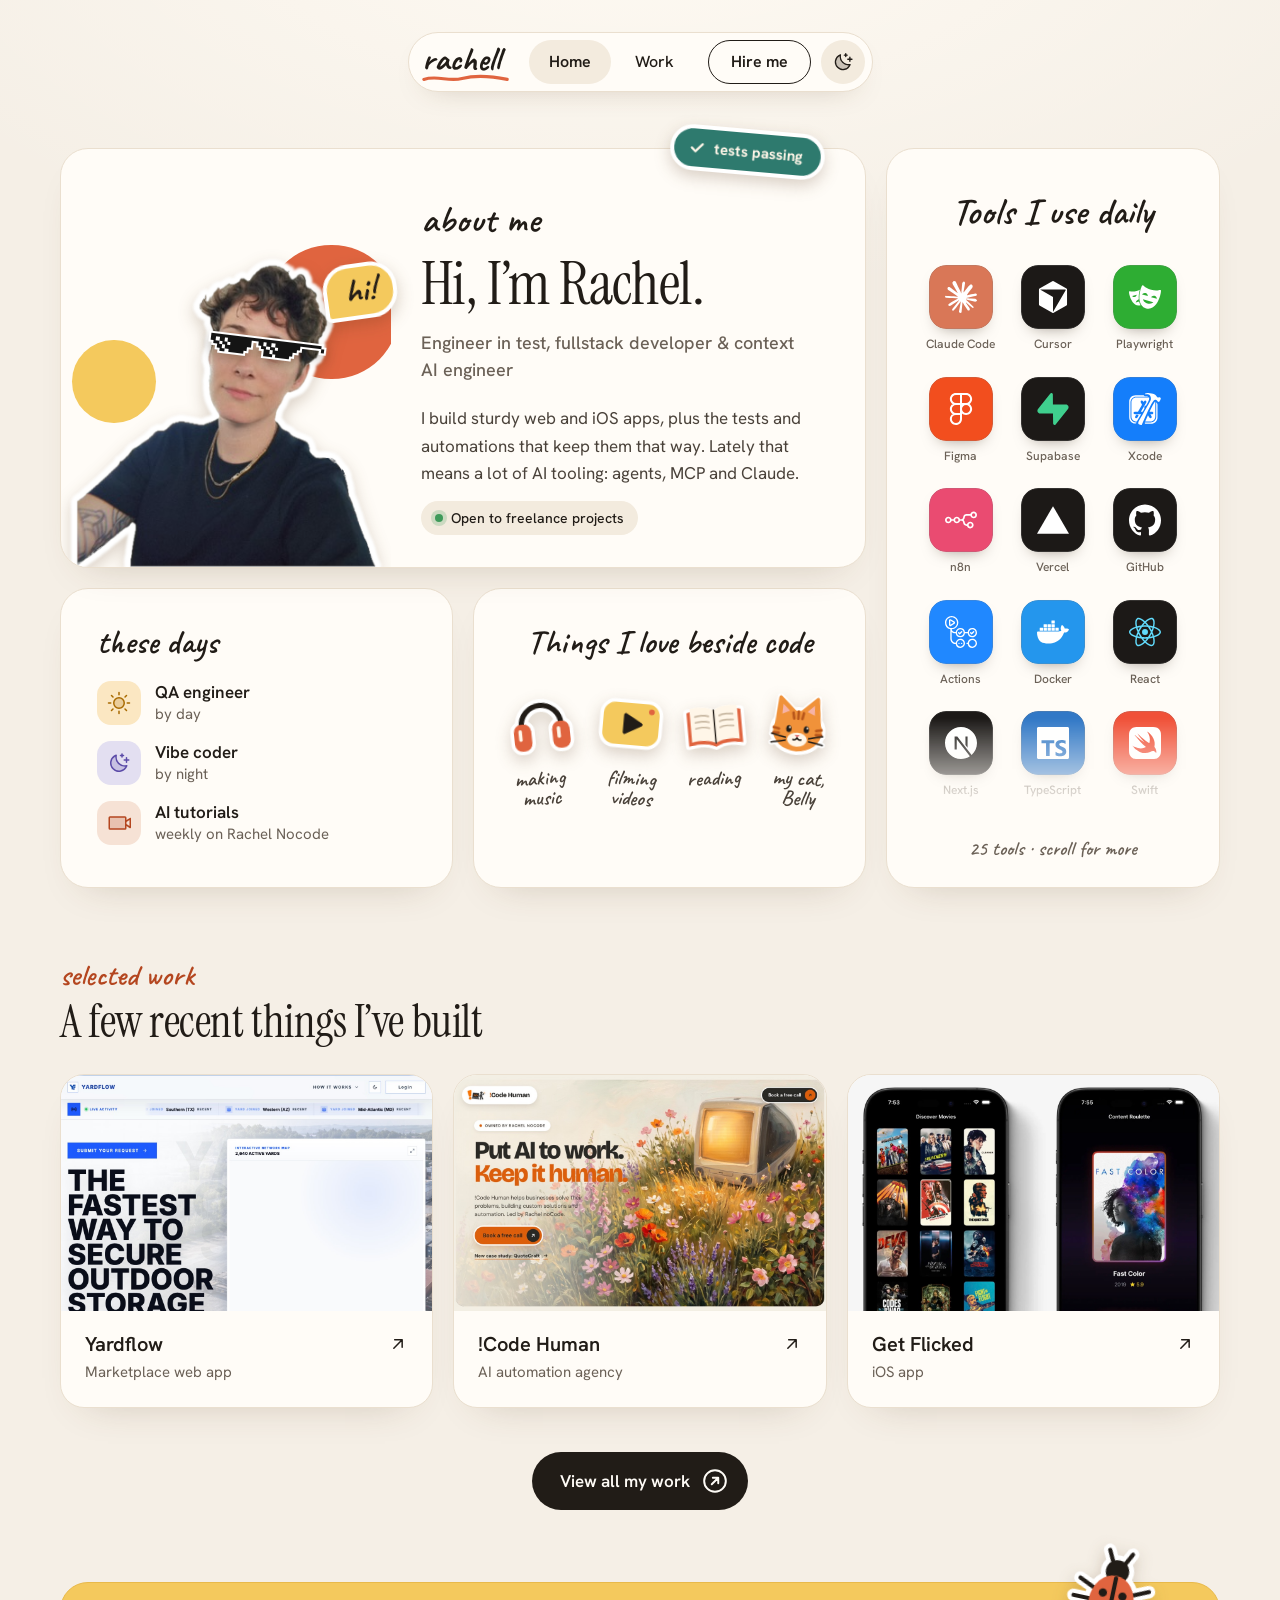
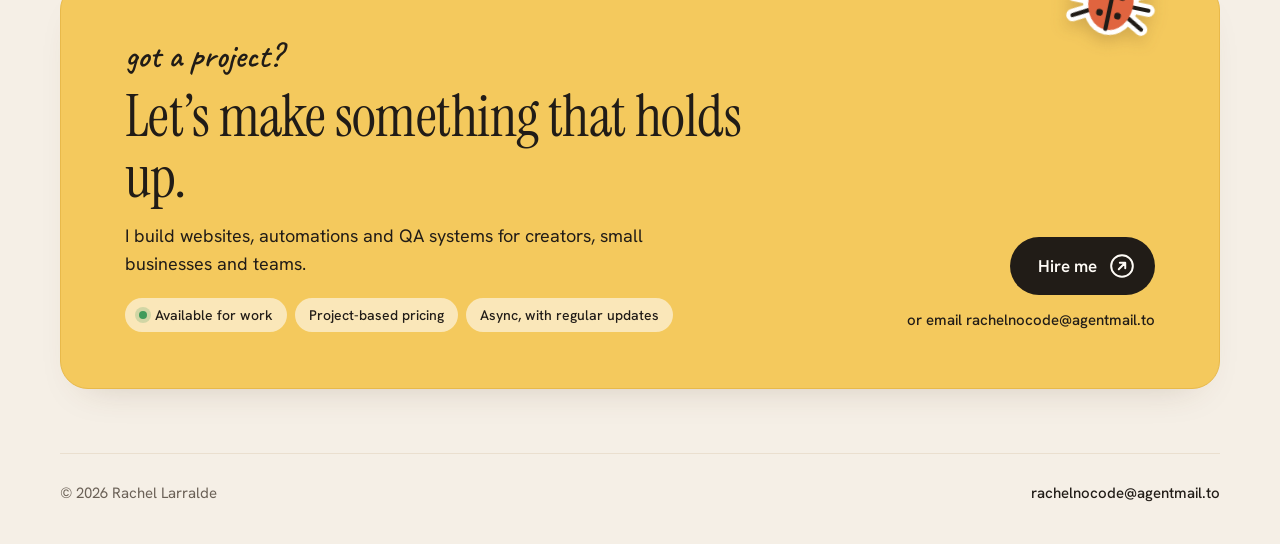
==== commit 0b80d43a: "feat: add !Code Human as second featured project Co-Authored-By: Claude <noreply@anthropic.com>" ====
--- a/index.html
+++ b/index.html
@@ -173,19 +173,19 @@
             <span class="visually-hidden">(opens in a new tab)</span>
           </div>
         </a>
+        <a class="project-card lift" href="https://nocodehuman.ai/" target="_blank" rel="noopener">
+          <img class="project-card__img" src="/assets/site/img/nocodehuman.jpg" alt="!Code Human screenshot" width="1200" height="750" loading="lazy">
+          <div class="project-card__body">
+            <div class="project-card__head"><h3 class="project-card__title">!Code Human</h3><svg class="ic" viewBox="0 0 24 24" aria-hidden="true"><path d="M7 17 L17 7 M8 7 H17 V16"/></svg></div>
+            <span class="project-card__cat">AI automation agency</span>
+            <span class="visually-hidden">(opens in a new tab)</span>
+          </div>
+        </a>
         <a class="project-card lift" href="https://getflicked.app" target="_blank" rel="noopener">
           <img class="project-card__img" src="/assets/site/img/flicked.jpg" alt="Get Flicked screenshot" width="1200" height="1079" loading="lazy">
           <div class="project-card__body">
             <div class="project-card__head"><h3 class="project-card__title">Get Flicked</h3><svg class="ic" viewBox="0 0 24 24" aria-hidden="true"><path d="M7 17 L17 7 M8 7 H17 V16"/></svg></div>
             <span class="project-card__cat">iOS app</span>
-            <span class="visually-hidden">(opens in a new tab)</span>
-          </div>
-        </a>
-        <a class="project-card lift" href="https://www.resumematch.online" target="_blank" rel="noopener">
-          <img class="project-card__img" src="/assets/site/img/resume-match-dashboard.jpg" alt="Resume Match screenshot" width="1200" height="1026" loading="lazy">
-          <div class="project-card__body">
-            <div class="project-card__head"><h3 class="project-card__title">Resume Match</h3><svg class="ic" viewBox="0 0 24 24" aria-hidden="true"><path d="M7 17 L17 7 M8 7 H17 V16"/></svg></div>
-            <span class="project-card__cat">AI web app</span>
             <span class="visually-hidden">(opens in a new tab)</span>
           </div>
         </a>
